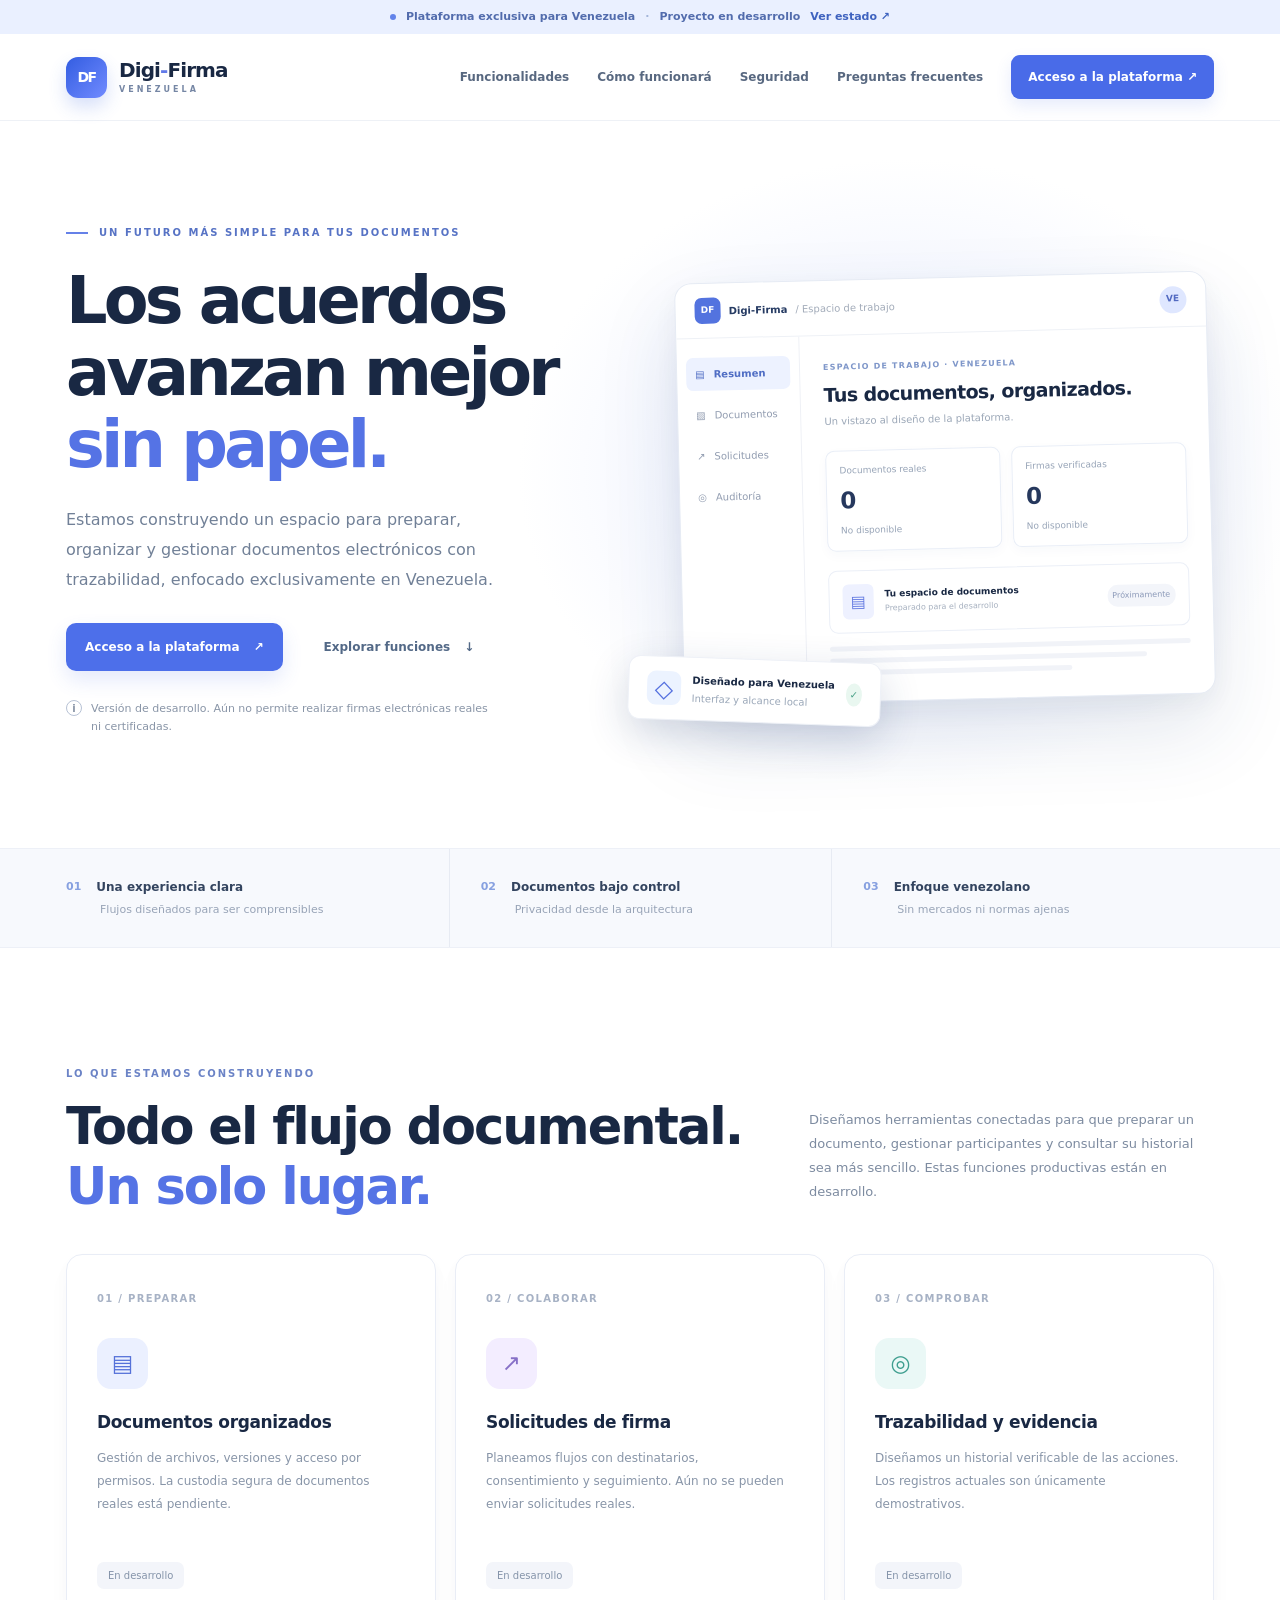
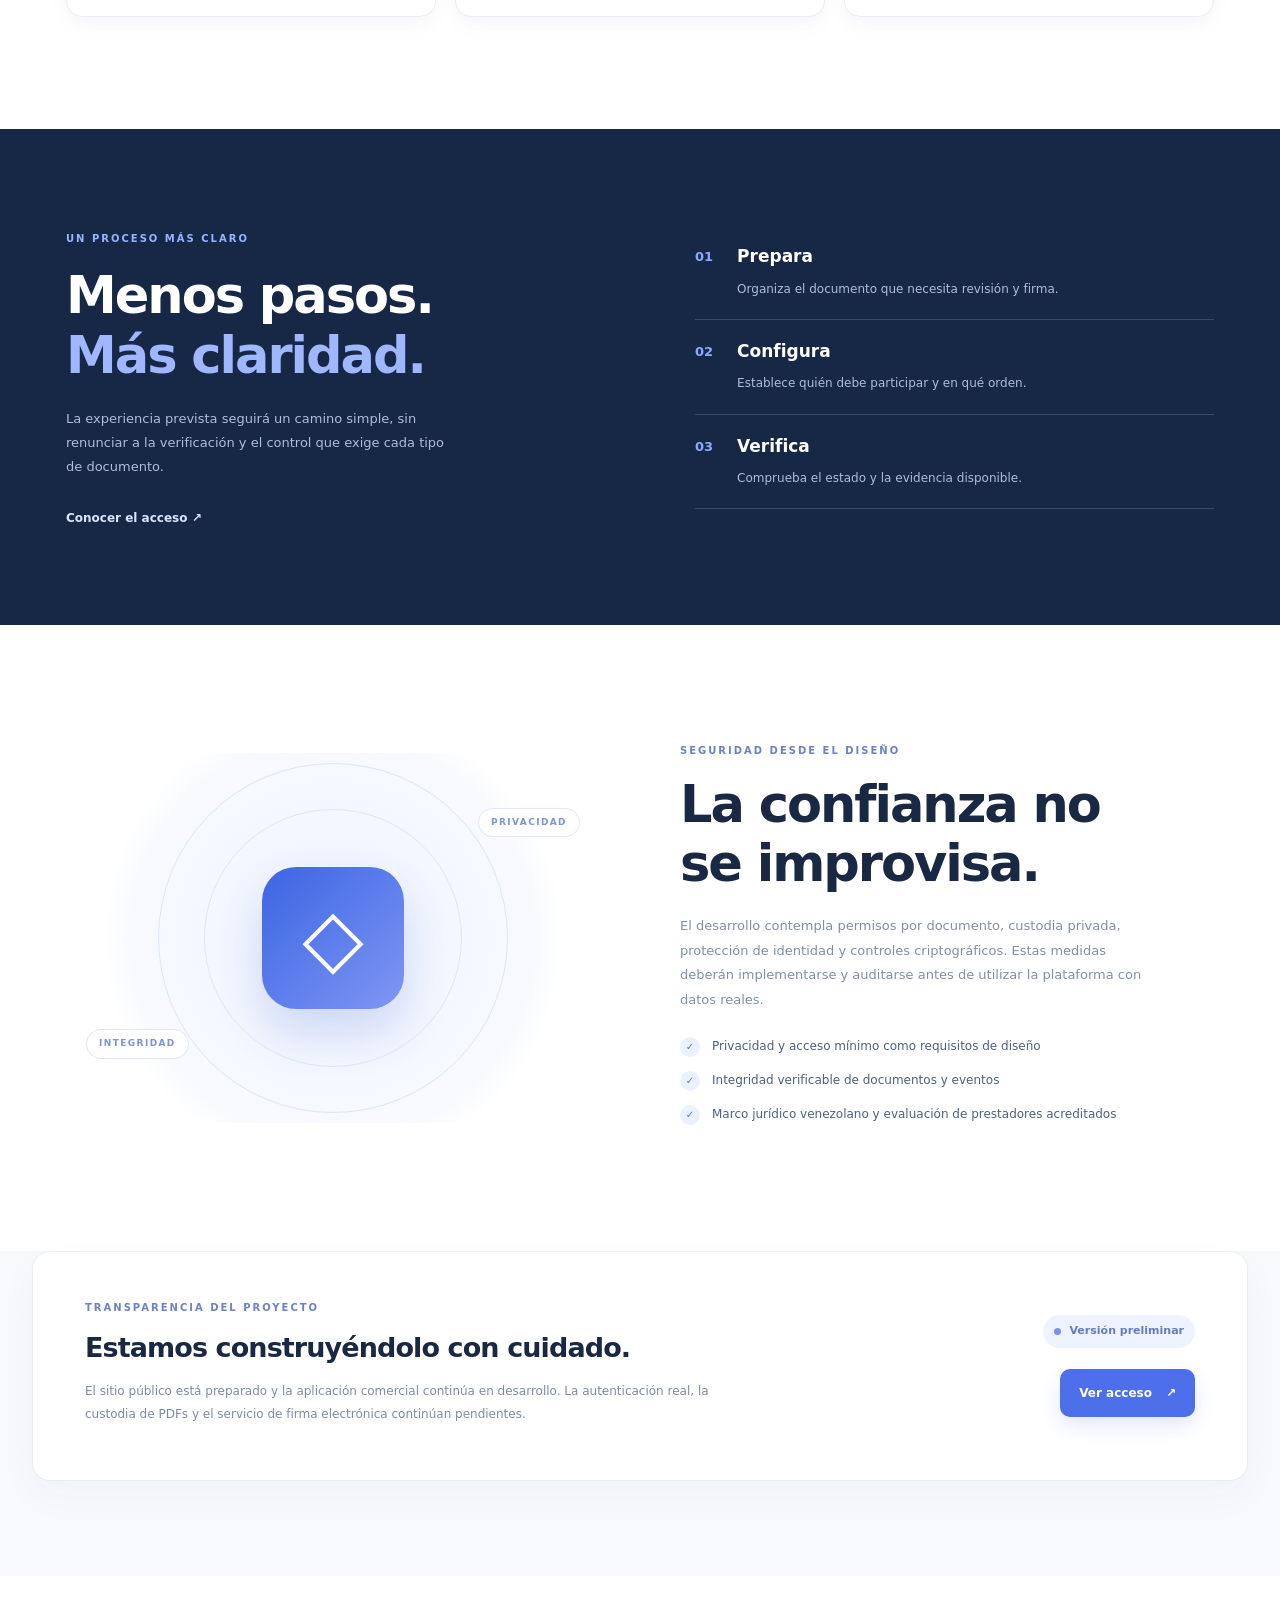
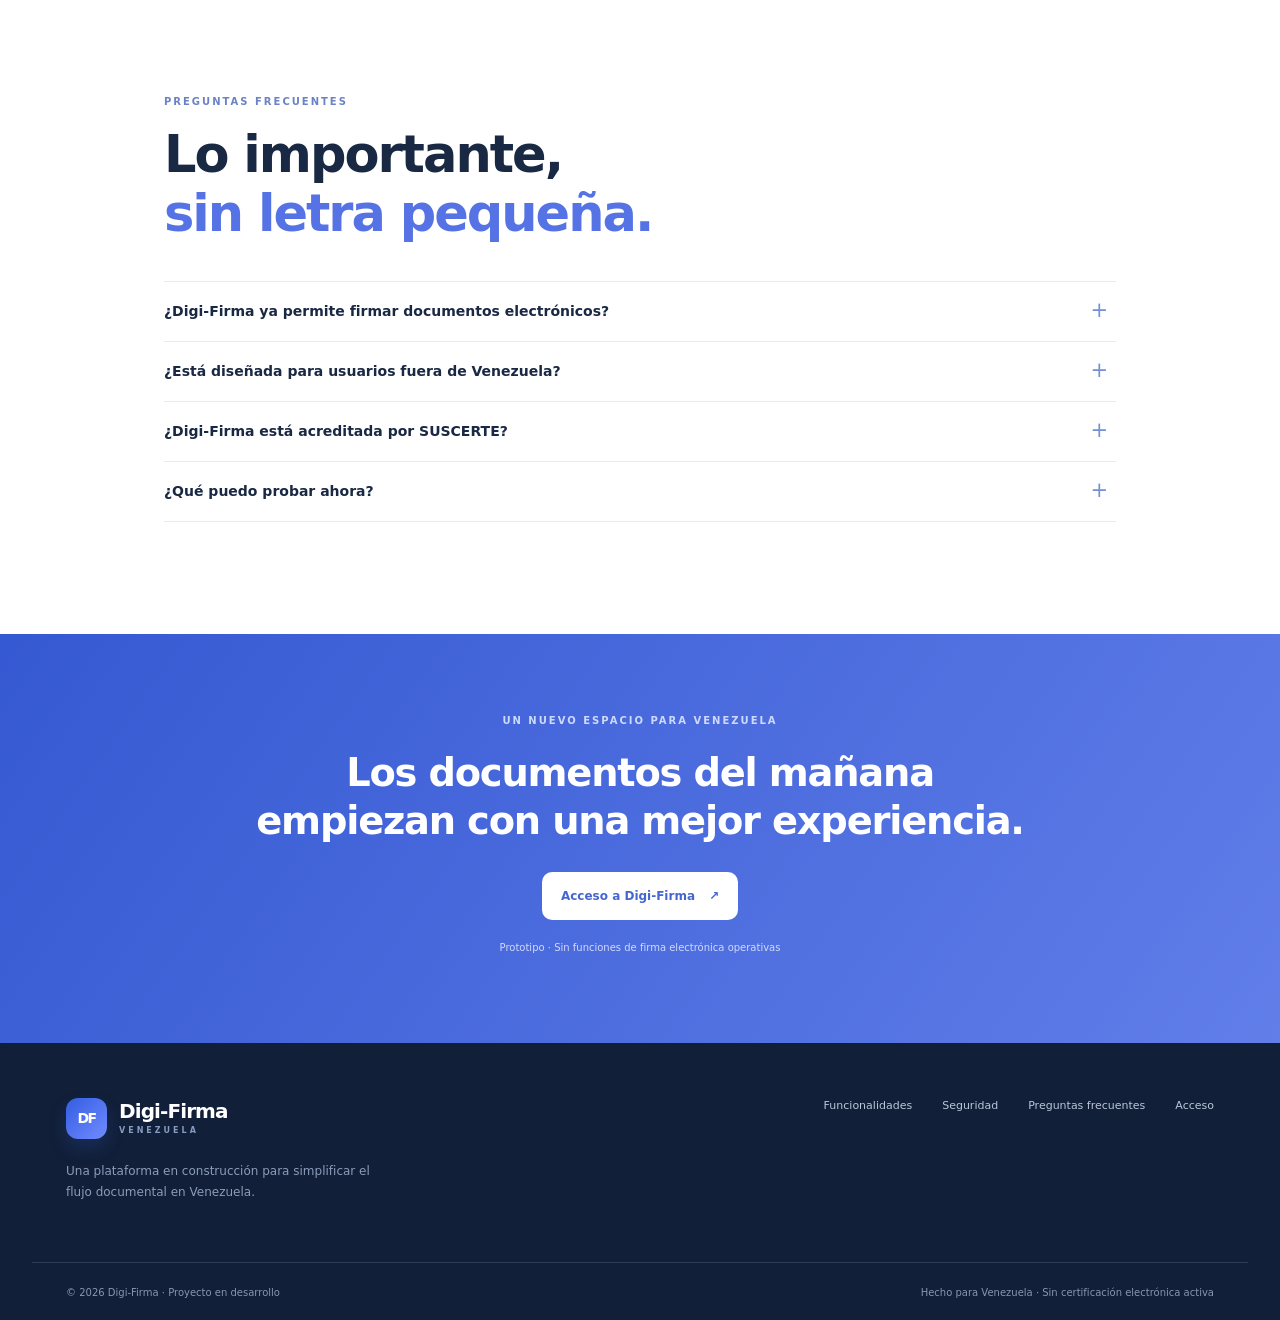
==== index.html @ 8fe1af33 "Publish static Digi-Firma informational website" ====
<!doctype html>
<html lang="es-VE">
<head>
  <meta charset="utf-8">
  <meta name="viewport" content="width=device-width, initial-scale=1">
  <meta name="theme-color" content="#f7f9fc">
  <meta name="description" content="Digi-Firma Venezuela: plataforma de gestión documental y firma electrónica en desarrollo para el mercado venezolano. Conoce el proyecto y explora la demostración local.">
  <meta name="robots" content="index,follow">
  <meta http-equiv="Content-Security-Policy" content="default-src 'self'; script-src 'self'; style-src 'self'; img-src 'self' data:; object-src 'none'; base-uri 'none'; form-action 'none'">
  <title>Digi-Firma Venezuela · Documentos con claridad, seguridad y control</title>
  <link rel="stylesheet" href="./assets/site.css">
  <script type="module" src="./assets/site.js"></script>
</head>
<body>
<a href="#principal" class="skip-link">Saltar al contenido</a>
<div class="announcement" role="note"><span class="announcement-dot"></span> Plataforma exclusiva para Venezuela <span class="announcement-divider">·</span> Proyecto en desarrollo <a href="#estado">Ver estado <span aria-hidden="true">↗</span></a></div>
<header class="header">
  <div class="wrap nav">
    <a href="./" class="brand" aria-label="Digi-Firma Venezuela, inicio"><span class="brand-symbol" aria-hidden="true"><span>DF</span></span><span>Digi<span class="brand-hyphen">-</span>Firma<small>VENEZUELA</small></span></a>
    <button class="nav-toggle" id="nav-toggle" type="button" aria-expanded="false" aria-controls="site-nav" aria-label="Abrir menú"><span></span><span></span><span></span></button>
    <nav id="site-nav" class="nav-links" aria-label="Navegación principal">
      <a href="#funciones">Funcionalidades</a>
      <a href="#proceso">Cómo funcionará</a>
      <a href="#seguridad">Seguridad</a>
      <a href="#preguntas">Preguntas frecuentes</a>
      <a href="./app/" class="nav-cta">Acceso a la plataforma <span aria-hidden="true">↗</span></a>
    </nav>
  </div>
</header>
<main id="principal">
  <section class="hero wrap" aria-labelledby="hero-title">
    <div class="hero-copy">
      <span class="eyebrow"><span class="eyebrow-line"></span> UN FUTURO MÁS SIMPLE PARA TUS DOCUMENTOS</span>
      <h1 id="hero-title">Los acuerdos<br> avanzan mejor <em>sin papel.</em></h1>
      <p>Estamos construyendo un espacio para preparar, organizar y gestionar documentos electrónicos con trazabilidad, enfocado exclusivamente en Venezuela.</p>
      <div class="hero-actions"><a class="button button-primary" href="./app/">Acceso a la plataforma <span aria-hidden="true">↗</span></a><a class="button button-plain" href="#funciones">Explorar funciones <span aria-hidden="true">↓</span></a></div>
      <div class="hero-note"><span class="hero-note-icon" aria-hidden="true">i</span><span>Versión de desarrollo. Aún no permite realizar firmas electrónicas reales ni certificadas.</span></div>
    </div>
    <div class="hero-visual" aria-label="Vista ilustrativa de la interfaz de gestión documental. No representa datos ni documentos reales.">
      <div class="hero-glow"></div>
      <div class="preview-window">
        <div class="preview-head"><div class="preview-brand"><span class="preview-logo">DF</span><b>Digi-Firma</b><span> / Espacio de trabajo</span></div><div class="preview-profile">VE</div></div>
        <div class="preview-body"><div class="preview-aside"><span class="preview-nav active">▤ <span>Resumen</span></span><span class="preview-nav">▧ <span>Documentos</span></span><span class="preview-nav">↗ <span>Solicitudes</span></span><span class="preview-nav">◎ <span>Auditoría</span></span><div class="preview-aside-foot">Solo demostración</div></div>
          <div class="preview-content"><div class="preview-label">ESPACIO DE TRABAJO · VENEZUELA</div><div class="preview-heading">Tus documentos, organizados.</div><div class="preview-subtitle">Un vistazo al diseño de la plataforma.</div>
            <div class="preview-stats"><div><span>Documentos reales</span><strong>0</strong><small>No disponible</small></div><div><span>Firmas verificadas</span><strong>0</strong><small>No disponible</small></div></div>
            <div class="preview-document"><span class="preview-file">▤</span><div><b>Tu espacio de documentos</b><small>Preparado para el desarrollo</small></div><span class="preview-pill">Próximamente</span></div>
            <div class="preview-lines"><span></span><span></span><span></span></div>
          </div>
        </div>
      </div>
      <div class="float-card"><span class="float-icon">◇</span><div><b>Diseñado para Venezuela</b><small>Interfaz y alcance local</small></div><span class="float-tick">✓</span></div>
    </div>
  </section>

  <section class="benefit-bar"><div class="wrap benefit-grid"><div><span>01</span><strong>Una experiencia clara</strong><small>Flujos diseñados para ser comprensibles</small></div><div><span>02</span><strong>Documentos bajo control</strong><small>Privacidad desde la arquitectura</small></div><div><span>03</span><strong>Enfoque venezolano</strong><small>Sin mercados ni normas ajenas</small></div></div></section>

  <section id="funciones" class="section wrap" aria-labelledby="features-title">
    <div class="section-top"><div><span class="section-kicker">LO QUE ESTAMOS CONSTRUYENDO</span><h2 id="features-title">Todo el flujo documental.<br><em>Un solo lugar.</em></h2></div><p>Diseñamos herramientas conectadas para que preparar un documento, gestionar participantes y consultar su historial sea más sencillo. Estas funciones productivas están en desarrollo.</p></div>
    <div class="feature-cards">
      <article class="feature-card"><span class="feature-number">01 / PREPARAR</span><div class="feature-glyph blue">▤</div><h3>Documentos organizados</h3><p>Gestión de archivos, versiones y acceso por permisos. La custodia segura de documentos reales está pendiente.</p><span class="feature-status">En desarrollo</span></article>
      <article class="feature-card"><span class="feature-number">02 / COLABORAR</span><div class="feature-glyph purple">↗</div><h3>Solicitudes de firma</h3><p>Planeamos flujos con destinatarios, consentimiento y seguimiento. Aún no se pueden enviar solicitudes reales.</p><span class="feature-status">En desarrollo</span></article>
      <article class="feature-card"><span class="feature-number">03 / COMPROBAR</span><div class="feature-glyph mint">◎</div><h3>Trazabilidad y evidencia</h3><p>Diseñamos un historial verificable de las acciones. Los registros actuales son únicamente demostrativos.</p><span class="feature-status">En desarrollo</span></article>
    </div>
  </section>

  <section id="proceso" class="process-section"><div class="wrap process-grid"><div><span class="section-kicker light">UN PROCESO MÁS CLARO</span><h2>Menos pasos.<br><em>Más claridad.</em></h2><p>La experiencia prevista seguirá un camino simple, sin renunciar a la verificación y el control que exige cada tipo de documento.</p><a href="./app/" class="link-light">Conocer el acceso <span aria-hidden="true">↗</span></a></div><ol class="process-list"><li><span>01</span><div><h3>Prepara</h3><p>Organiza el documento que necesita revisión y firma.</p></div></li><li><span>02</span><div><h3>Configura</h3><p>Establece quién debe participar y en qué orden.</p></div></li><li><span>03</span><div><h3>Verifica</h3><p>Comprueba el estado y la evidencia disponible.</p></div></li></ol></div></section>

  <section id="seguridad" class="section wrap security-grid">
    <div class="security-art" aria-hidden="true"><div class="shield-orbit outer"></div><div class="shield-orbit middle"></div><div class="shield-inner">◇</div><span class="shield-label upper">PRIVACIDAD</span><span class="shield-label lower">INTEGRIDAD</span></div>
    <div class="security-copy"><span class="section-kicker">SEGURIDAD DESDE EL DISEÑO</span><h2>La confianza no<br>se improvisa.</h2><p>El desarrollo contempla permisos por documento, custodia privada, protección de identidad y controles criptográficos. Estas medidas deberán implementarse y auditarse antes de utilizar la plataforma con datos reales.</p><ul><li>Privacidad y acceso mínimo como requisitos de diseño</li><li>Integridad verificable de documentos y eventos</li><li>Marco jurídico venezolano y evaluación de prestadores acreditados</li></ul></div>
  </section>

  <section id="estado" class="status-section"><div class="wrap status-card"><div><span class="section-kicker">TRANSPARENCIA DEL PROYECTO</span><h2>Estamos construyéndolo con cuidado.</h2><p>El sitio público está preparado y la aplicación comercial continúa en desarrollo. La autenticación real, la custodia de PDFs y el servicio de firma electrónica continúan pendientes.</p></div><div class="status-side"><span class="status-pill"><i></i> Versión preliminar</span><a class="button button-primary" href="./app/">Ver acceso <span aria-hidden="true">↗</span></a></div></div></section>

  <section id="preguntas" class="section wrap faq" aria-labelledby="faq-title"><div class="section-top"><div><span class="section-kicker">PREGUNTAS FRECUENTES</span><h2 id="faq-title">Lo importante,<br><em>sin letra pequeña.</em></h2></div></div><div class="faq-list">
    <details><summary>¿Digi-Firma ya permite firmar documentos electrónicos?</summary><p>No. En esta etapa solo existe una interfaz en desarrollo y herramientas de prueba. No se genera una firma electrónica real ni certificada.</p></details>
    <details><summary>¿Está diseñada para usuarios fuera de Venezuela?</summary><p>No. El mercado del producto es exclusivamente Venezuela. La elegibilidad de firmantes y operaciones debe determinarse jurídicamente por caso, no por la dirección IP.</p></details>
    <details><summary>¿Digi-Firma está acreditada por SUSCERTE?</summary><p>No se ha obtenido ni afirmado una acreditación. Si se ofrece certificación electrónica en el futuro, deberá evaluarse la integración con un prestador acreditado y el marco jurídico aplicable.</p></details>
    <details><summary>¿Qué puedo probar ahora?</summary><p>Puedes explorar el espacio de trabajo, crear borradores ficticios en un servidor local y calcular huellas SHA-256 de PDFs directamente en el navegador, sin transmitirlos.</p></details>
  </div></section>

  <section class="closing-section"><div class="wrap closing"><span>UN NUEVO ESPACIO PARA VENEZUELA</span><h2>Los documentos del mañana<br>empiezan con una mejor experiencia.</h2><a href="./app/" class="button button-white">Acceso a Digi-Firma <span aria-hidden="true">↗</span></a><p>Prototipo · Sin funciones de firma electrónica operativas</p></div></section>
</main>
<footer class="footer"><div class="wrap footer-main"><div><a class="brand" href="./"><span class="brand-symbol" aria-hidden="true"><span>DF</span></span><span>Digi-Firma<small>VENEZUELA</small></span></a><p>Una plataforma en construcción para simplificar el flujo documental en Venezuela.</p></div><nav aria-label="Enlaces del pie"><a href="#funciones">Funcionalidades</a><a href="#seguridad">Seguridad</a><a href="#preguntas">Preguntas frecuentes</a><a href="./app/">Acceso</a></nav></div><div class="wrap footer-bottom"><span>© <span id="copyright-year">2026</span> Digi-Firma · Proyecto en desarrollo</span><span>Hecho para Venezuela · Sin certificación electrónica activa</span></div></footer>
</body>
</html>
---- assets/site.css ----
:root{--ink:#192843;--muted:#66768d;--brand:#4869e8;--light:#f7f9fc;--line:#e8edf6;--navy:#111f3a;font:16px/1.5 system-ui,-apple-system,"Segoe UI",Roboto,sans-serif;color:var(--ink);background:#fff;font-synthesis:none;-webkit-font-smoothing:antialiased;scroll-behavior:smooth}*{box-sizing:border-box}body{margin:0;overflow-x:hidden}a{color:inherit;text-decoration:none}button{font:inherit}button:focus-visible,a:focus-visible,summary:focus-visible{outline:3px solid #7496ff;outline-offset:4px}.wrap{max-width:1216px;margin-inline:auto;padding-inline:34px}.skip-link{position:absolute;top:-60px;left:12px;background:#fff;color:#15254a;padding:12px;z-index:99}.skip-link:focus{top:8px}.announcement{min-height:34px;background:#eaf0ff;text-align:center;display:flex;gap:10px;align-items:center;justify-content:center;color:#526cad;font-size:11px;font-weight:600;padding:8px 16px}.announcement-dot{background:#6283ea;width:6px;height:6px;border-radius:50%}.announcement-divider{color:#a4b5d9}.announcement a{color:#3e62bf;font-weight:750}.header{height:87px;background:#fff;border-bottom:1px solid #eef1f6;position:relative;z-index:12}.nav{height:100%;display:flex;align-items:center;justify-content:space-between;gap:22px}.brand{display:flex;align-items:center;gap:12px;font-size:20px;font-weight:800;letter-spacing:-.9px;line-height:1.05;white-space:nowrap}.brand>span:last-child{display:block}.brand small{display:block;margin-top:5px;font-size:8px;letter-spacing:3px;font-weight:850;color:#7586a4}.brand-symbol{width:41px;height:41px;border-radius:12px;background:linear-gradient(135deg,#335de1,#718bff);display:grid;place-items:center;color:#fff;box-shadow:0 9px 18px #3862df33}.brand-symbol span{font-weight:850;font-size:14px;letter-spacing:-1.7px}.brand-hyphen{color:#637be9}.nav-links{display:flex;align-items:center;gap:28px;color:#586880;font-size:12px;font-weight:650}.nav-links>a:not(.nav-cta):hover{color:#4769e3}.nav-cta{color:#fff;background:#496be8;border-radius:9px;padding:13px 17px;box-shadow:0 7px 16px #4265e620;transition:transform .2s,box-shadow .2s}.nav-cta:hover,.button-primary:hover{transform:translateY(-2px);box-shadow:0 12px 25px #4265e632}.nav-toggle{display:none;border:0;background:transparent;padding:12px}.nav-toggle span{display:block;width:23px;height:2px;background:#273953;margin:4px 0}.hero{display:grid;grid-template-columns:1.02fr 1fr;align-items:center;gap:52px;padding-top:104px;padding-bottom:112px;min-height:655px}.eyebrow{font-size:10px;font-weight:800;letter-spacing:2px;color:#5773c5;display:flex;gap:11px;align-items:center}.eyebrow-line{width:22px;height:2px;background:#6581e8}.hero h1{font-size:clamp(44px,5.1vw,75px);line-height:1.105;letter-spacing:-3.8px;font-weight:780;margin:24px 0 25px;max-width:700px}.hero h1 em,.section h2 em,.process-section h2 em,.faq h2 em{font-style:normal;color:#5573e5}.hero-copy>p{font-size:16px;max-width:475px;line-height:1.86;color:#718097;margin:0 0 28px}.hero-actions{display:flex;align-items:center;gap:22px;flex-wrap:wrap}.button{display:inline-flex;align-items:center;justify-content:center;gap:14px;font-size:12px;font-weight:750;border-radius:10px;padding:15px 19px;transition:transform .2s,box-shadow .2s}.button-primary{background:#4d6fea;color:#fff;box-shadow:0 9px 20px #4265e624}.button-plain{color:#536987}.button-plain:hover{color:#3c61d6}.hero-note{margin-top:29px;display:flex;align-items:flex-start;gap:9px;color:#8995a7;font-size:11px;line-height:1.65;max-width:430px}.hero-note-icon{width:16px;height:16px;border:1px solid #b7c2d5;border-radius:50%;display:grid;place-items:center;font-size:10px;font-weight:800;flex:none}.hero-visual{position:relative;padding:43px 3px 26px 8px;min-width:0}.hero-glow{position:absolute;inset:-17% -17% -14% -30%;background:radial-gradient(ellipse,#e5ecff 0%,#f3f6ff 35%,transparent 69%);z-index:-1}.preview-window{border:1px solid #e6ebf4;border-radius:17px;overflow:hidden;background:#fff;box-shadow:0 35px 80px #213c7b20,0 10px 26px #17254f0b;transform:rotate(-1.4deg)}.preview-head{height:55px;display:flex;align-items:center;justify-content:space-between;padding:0 19px;border-bottom:1px solid #eef1f6}.preview-brand{font-size:10px;display:flex;align-items:center;gap:8px;color:#263b63}.preview-brand>span:last-child{color:#a2abb9;font-weight:500}.preview-logo{display:grid;place-items:center;background:#5373df;color:#fff;border-radius:7px;width:26px;height:26px;font-weight:800;font-size:9px}.preview-profile{width:27px;height:27px;border-radius:50%;background:#dfe7ff;color:#526ac1;display:grid;place-items:center;font-size:9px;font-weight:800}.preview-body{display:grid;grid-template-columns:123px 1fr;min-height:315px}.preview-aside{border-right:1px solid #eff1f6;padding:19px 9px;display:flex;flex-direction:column;gap:8px}.preview-nav{display:flex;gap:9px;align-items:center;padding:9px;border-radius:7px;color:#919cb0;font-size:10px}.preview-nav.active{background:#edf2ff;color:#4f6dc4;font-weight:700}.preview-aside-foot{margin-top:auto;color:#b2bac6;font-size:8px;padding:8px}.preview-content{padding:26px 23px}.preview-label{font-size:8px;letter-spacing:1.2px;color:#7e96c9;font-weight:800}.preview-heading{font-size:19px;font-weight:800;letter-spacing:-.6px;margin:7px 0 4px}.preview-subtitle{font-size:10px;color:#9ba7b7}.preview-stats{display:grid;grid-template-columns:1fr 1fr;gap:11px;margin:22px 0 19px}.preview-stats>div{border:1px solid #e9eef7;border-radius:9px;padding:13px;box-shadow:0 4px 12px #2a478408}.preview-stats span,.preview-stats small{display:block;color:#97a4b7;font-size:9px}.preview-stats strong{display:block;font-size:23px;margin:6px 0;color:#26385d}.preview-document{display:flex;align-items:center;gap:11px;border:1px solid #ebeff7;border-radius:9px;padding:13px}.preview-file{display:grid;place-items:center;width:31px;height:35px;background:#eef1ff;border-radius:6px;color:#647be2}.preview-document b,.preview-document small{display:block;font-size:9px}.preview-document small{font-size:8px;color:#a6b0bf;margin-top:2px}.preview-pill{margin-left:auto;color:#8b99b8;background:#f3f5fa;border-radius:10px;padding:5px;font-size:8px;white-space:nowrap}.preview-lines{margin-top:13px;display:grid;gap:7px}.preview-lines span{height:5px;background:#f1f3f8;border-radius:9px;width:100%}.preview-lines span:nth-child(2){width:88%}.preview-lines span:nth-child(3){width:67%}.float-card{position:absolute;left:-43px;bottom:3px;display:flex;align-items:center;gap:11px;background:#fff;padding:14px 18px;border-radius:12px;box-shadow:0 14px 40px #223b7130;border:1px solid #eef1f7;transform:rotate(2deg)}.float-icon{width:34px;height:34px;border-radius:9px;background:#ecf3ff;color:#5470df;display:grid;place-items:center;font-size:24px}.float-card b,.float-card small{display:block;font-size:10px}.float-card small{color:#9aa7b8;margin-top:3px}.float-tick{color:#479f85;background:#e9f7f0;border-radius:50%;font-size:10px;padding:4px}.benefit-bar{background:#f7f9fd;border-block:1px solid #edf0f7}.benefit-grid{display:grid;grid-template-columns:repeat(3,1fr)}.benefit-grid>div{padding:29px 18px 29px 0;display:flex;gap:6px 15px;align-items:center;flex-wrap:wrap}.benefit-grid>div+div{border-left:1px solid #e7ebf3;padding-left:31px}.benefit-grid span{font-size:11px;font-weight:800;color:#86a0e0}.benefit-grid strong{font-size:12px;color:#33445f}.benefit-grid small{width:100%;margin-left:34px;font-size:11px;color:#98a4b7}.section{padding-block:112px}.section-top{display:flex;align-items:end;justify-content:space-between;gap:55px;margin-bottom:37px}.section-kicker{font-size:10px;letter-spacing:2px;font-weight:800;color:#6b83c6}.section h2,.process-section h2{font-size:clamp(34px,4vw,51px);letter-spacing:-2px;line-height:1.17;margin:13px 0 0}.section-top>p{max-width:405px;color:#7d8ba0;font-size:13px;line-height:1.85}.feature-cards{display:grid;grid-template-columns:repeat(3,1fr);gap:19px}.feature-card{border-radius:16px;border:1px solid #e9edf6;padding:30px;box-shadow:0 6px 15px #243c7306,0 12px 30px #243c7305;transition:transform .2s,box-shadow .2s}.feature-card:hover{transform:translateY(-4px);box-shadow:0 16px 40px #203b7412}.feature-number{font-size:10px;font-weight:800;letter-spacing:1.3px;color:#a7b2c5}.feature-glyph{margin:29px 0 21px;width:51px;height:51px;border-radius:14px;display:grid;place-items:center;font-size:23px}.feature-glyph.blue{color:#5571d9;background:#ebf0ff}.feature-glyph.purple{color:#8670c7;background:#f3edff}.feature-glyph.mint{color:#3e9e8f;background:#eaf8f6}.feature-card h3{font-size:17px;margin:0 0 12px;letter-spacing:-.35px}.feature-card p{font-size:12px;line-height:1.9;color:#8895a8;min-height:91px;margin:0 0 24px}.feature-status{font-size:10px;background:#f3f5fa;border-radius:7px;padding:8px 11px;color:#8493a9}.process-section{background:#172847;color:#fff;padding:96px 0}.process-grid{display:grid;grid-template-columns:1fr 1fr;gap:110px}.section-kicker.light{color:#97b4ff}.process-section h2{margin:17px 0 21px}.process-section h2 em{color:#a0b6ff}.process-section p{color:#aebed5;line-height:1.85;font-size:13px;max-width:390px}.link-light{display:inline-block;margin-top:17px;color:#dae5ff;font-weight:700;font-size:12px}.process-list{list-style:none;padding:0;margin:0}.process-list li{display:flex;gap:24px;padding:19px 0;border-bottom:1px solid #374764}.process-list li>span{font-size:13px;font-weight:800;color:#8ca8fb;margin-top:3px}.process-list h3{font-size:17px;margin:0 0 8px}.process-list p{font-size:12px;margin:0}.security-grid{display:grid;grid-template-columns:1fr 1fr;align-items:center;gap:80px}.security-art{height:370px;position:relative;display:grid;place-items:center;overflow:hidden;background:radial-gradient(circle,#ecf2ff 0%,#f8faff 62%,transparent 71%)}.shield-orbit{position:absolute;border-radius:50%;border:1px solid #dce6ff}.shield-orbit.outer{width:350px;height:350px}.shield-orbit.middle{width:258px;height:258px}.shield-inner{width:142px;height:142px;border-radius:34px;display:grid;place-items:center;background:linear-gradient(135deg,#3b65e3,#8096f4);box-shadow:0 24px 45px #3a60ce30;color:#fff;font-size:80px}.shield-label{position:absolute;letter-spacing:1.4px;font-size:9px;font-weight:800;color:#7b96d5;border-radius:20px;border:1px solid #e0e7f9;padding:7px 12px;background:#fff}.shield-label.upper{right:20px;top:55px}.shield-label.lower{left:20px;bottom:64px}.security-copy h2{margin:14px 0 20px}.security-copy>p{color:#8190a4;font-size:13px;line-height:1.9;max-width:470px}.security-copy ul{padding:0;list-style:none;margin:24px 0 0}.security-copy li{font-size:12px;color:#4d617f;margin:14px 0;display:flex;gap:12px;align-items:flex-start}.security-copy li:before{content:"✓";background:#eaf1ff;border-radius:50%;color:#5571d9;width:20px;height:20px;flex:none;display:grid;place-items:center;font-size:10px;font-weight:900}.status-section{background:#f7f9fd;padding:0 0 95px}.status-card{background:#fff;border:1px solid #e8edf6;border-radius:18px;box-shadow:0 15px 40px #233d7309;padding:42px 52px;display:grid;grid-template-columns:1fr auto;gap:30px;align-items:center}.status-card h2{font-size:27px;letter-spacing:-.9px;margin:10px 0}.status-card p{max-width:650px;font-size:12px;line-height:1.9;color:#7e8ca1}.status-side{display:flex;flex-direction:column;gap:21px;align-items:flex-end}.status-pill{font-size:11px;font-weight:700;color:#627cc1;background:#eff3ff;border-radius:20px;padding:8px 11px;display:inline-flex;align-items:center;gap:8px}.status-pill i{width:7px;height:7px;background:#7594eb;border-radius:50%}.faq{max-width:1020px}.faq-list{border-top:1px solid #e6ebf4}.faq-list details{border-bottom:1px solid #e6ebf4;padding:19px 0}.faq-list summary{font-size:14px;font-weight:700;cursor:pointer;list-style:none;position:relative;padding-right:35px}.faq-list summary::-webkit-details-marker{display:none}.faq-list summary:after{content:"+";position:absolute;right:8px;font-size:21px;color:#7690d5;top:-6px;font-weight:400}.faq-list details[open] summary:after{content:"−"}.faq-list p{font-size:12px;color:#8290a4;line-height:1.9;max-width:780px}.closing-section{background:linear-gradient(125deg,#3559d2,#617ee9);color:#fff;padding:73px 0 78px;text-align:center}.closing>span{font-size:10px;font-weight:800;letter-spacing:2px;color:#ced9ff}.closing h2{font-size:clamp(26px,3vw,40px);letter-spacing:-1.2px;line-height:1.25;margin:18px 0 27px}.button-white{background:#fff;color:#4566d2}.closing p{font-size:10px;color:#d1dafe;margin-top:20px}.footer{background:#111f38;color:#e7edff;padding:55px 0 20px}.footer .brand{color:#fff}.footer .brand small{color:#869bc2}.footer-main{display:flex;justify-content:space-between;align-items:start;gap:50px}.footer-main>div>p{max-width:320px;color:#8c9db9;font-size:12px;line-height:1.7;margin:22px 0}.footer-main nav{display:flex;gap:30px;font-size:11px;color:#bbc6da;flex-wrap:wrap}.footer-main nav a:hover{color:#fff}.footer-bottom{border-top:1px solid #293b57;margin-top:38px;padding-top:22px;display:flex;justify-content:space-between;gap:12px;color:#8797b2;font-size:10px}
@media(max-width:1060px){.nav-links{gap:14px}.hero{gap:25px}.hero h1{font-size:54px}.float-card{left:-12px}.preview-body{grid-template-columns:88px 1fr}.preview-aside-foot{font-size:7px}.preview-nav{gap:5px}.preview-content{padding:21px 12px}.process-grid{gap:45px}}
@media(max-width:780px){.wrap{padding-inline:24px}.header{height:70px}.nav-toggle{display:block}.nav-links{display:none;position:absolute;top:70px;left:0;right:0;background:#fff;box-shadow:0 15px 30px #172f5f17;border-top:1px solid #e9eef5;padding:18px 24px 24px;flex-direction:column;align-items:stretch;gap:8px}.nav-links.open{display:flex}.nav-links a{padding:11px 8px}.nav-links .nav-cta{text-align:center}.hero{grid-template-columns:1fr;gap:10px;padding-top:65px;padding-bottom:75px}.hero h1{font-size:clamp(43px,8vw,62px)}.hero-visual{max-width:600px;width:95%;margin:auto}.float-card{left:0}.benefit-grid{grid-template-columns:1fr}.benefit-grid>div,.benefit-grid>div+div{padding:19px 0;border:0;border-bottom:1px solid #e8edf5}.benefit-grid small{margin-left:29px}.section{padding-block:75px}.section-top{flex-direction:column;align-items:flex-start;gap:8px}.feature-cards{grid-template-columns:1fr}.feature-card p{min-height:0}.process-grid,.security-grid{grid-template-columns:1fr;gap:30px}.process-section{padding:75px 0}.security-art{height:310px;grid-row:2}.status-card{grid-template-columns:1fr;padding:30px}.status-side{align-items:flex-start}.footer-main,.footer-bottom{flex-direction:column;gap:25px}.footer-main nav{gap:15px 25px}}
@media(max-width:410px){.wrap{padding-inline:18px}.announcement{font-size:9px;gap:5px}.hero h1{letter-spacing:-2.5px}.preview-body{grid-template-columns:71px 1fr}.preview-aside{padding:13px 4px}.preview-nav{font-size:10px}.preview-nav span{display:none}.preview-content{padding:18px 9px}.preview-stats{gap:7px}.preview-stats>div{padding:10px 7px}.preview-document{padding:7px}.preview-pill{display:none}.float-card{padding:8px}.float-card b{font-size:9px}.section h2,.process-section h2{letter-spacing:-1.3px}.security-art{height:270px}}
@media(prefers-reduced-motion:reduce){:root{scroll-behavior:auto}.feature-card,.nav-cta,.button{transition:none}}
/* Pantalla de acceso no operativo: parte del paquete público, no de la demo. */
.public-access{min-height:calc(100svh - 220px);display:flex;flex-direction:column;align-items:flex-start;justify-content:center;padding-top:70px;padding-bottom:95px}
.public-access h1{font-size:clamp(34px,5vw,57px);max-width:780px;line-height:1.12;letter-spacing:-2px;margin:18px 0 20px}
.public-access>p{max-width:720px;color:#6b7e9a;line-height:1.85;font-size:15px}
.public-access .status-pill{margin:16px 0}
.public-access>.button{margin-top:15px}
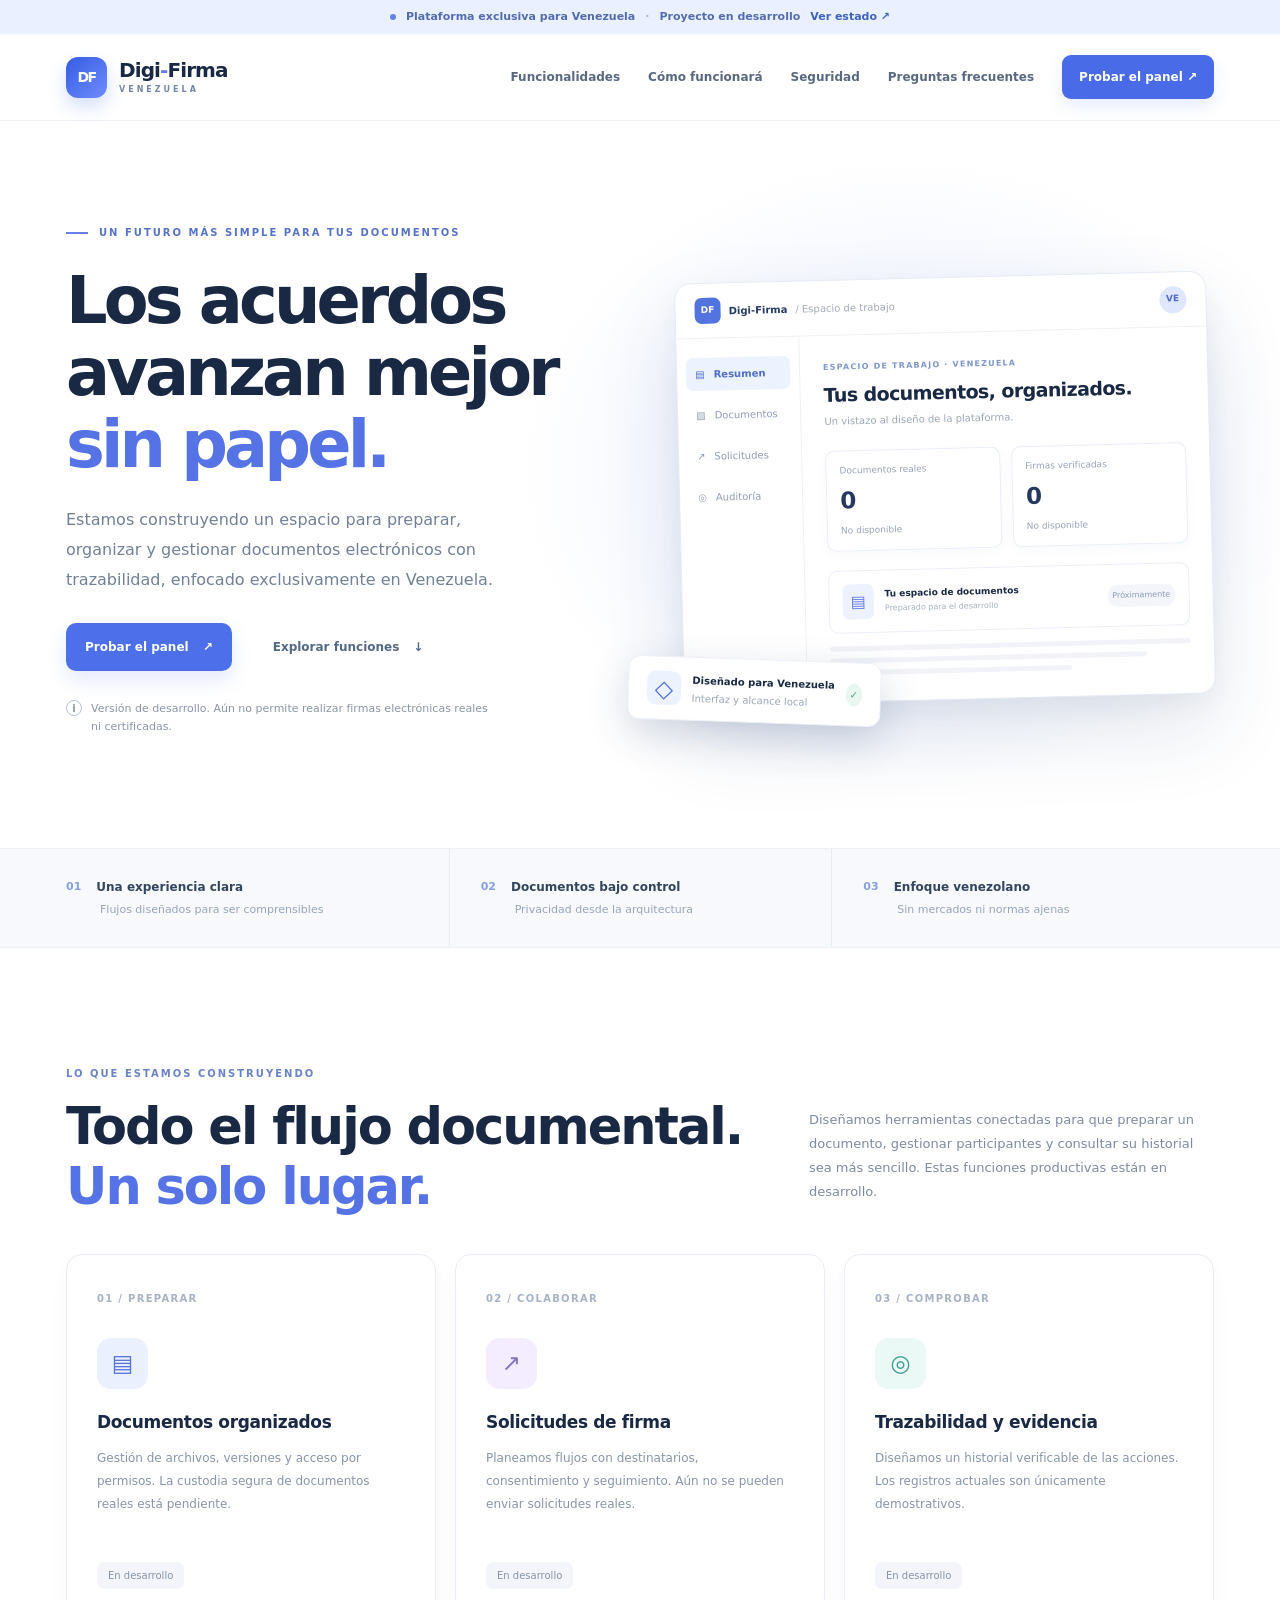
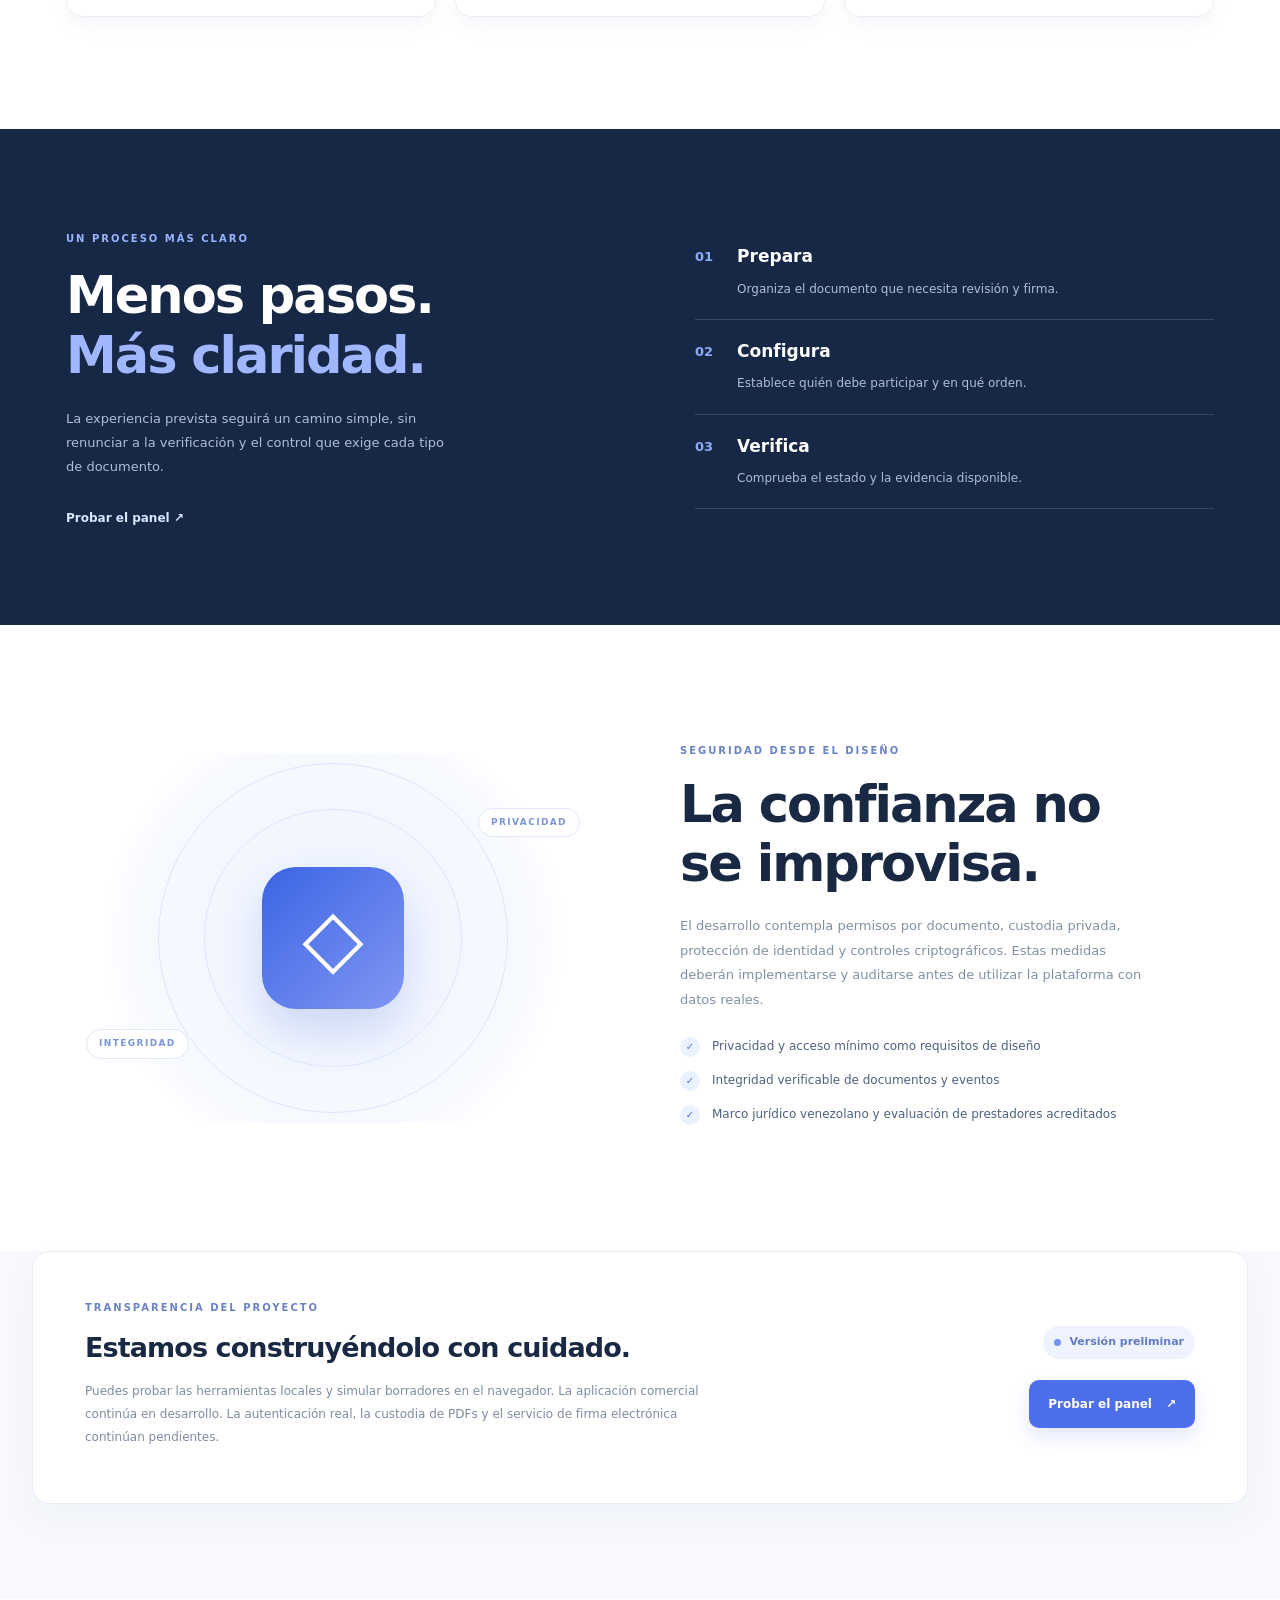
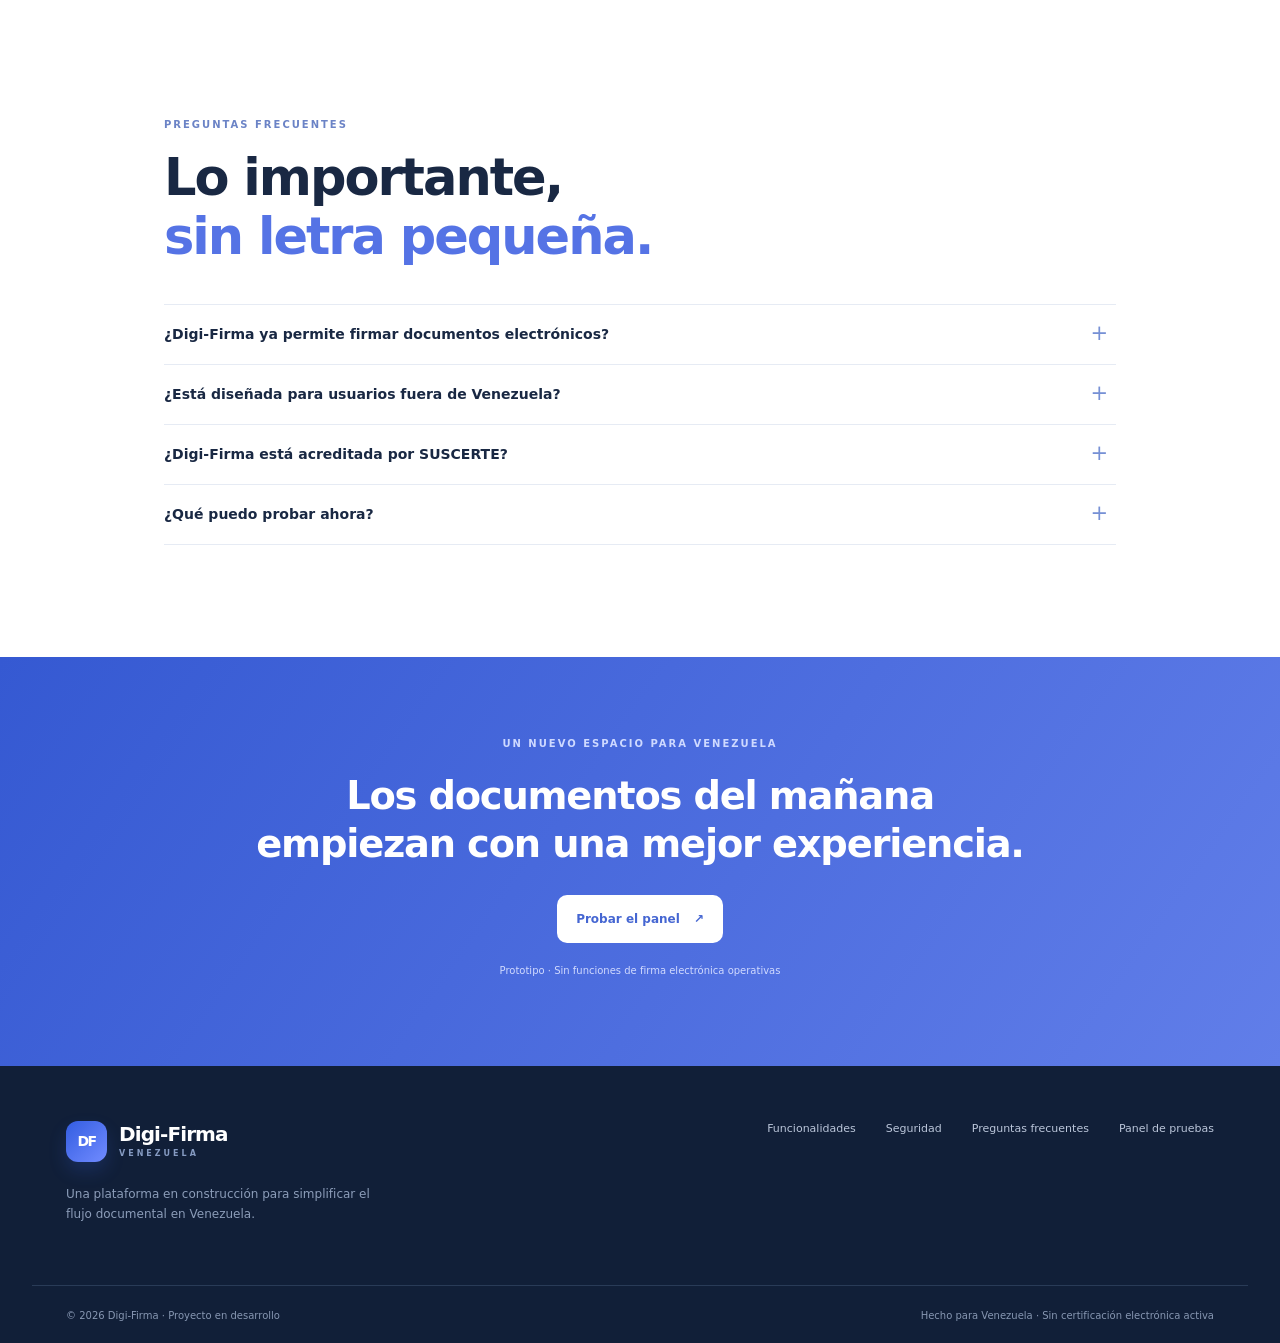
==== commit 2545bb12: "Publish browser demo panel from ad69414" ====
--- a/index.html
+++ b/index.html
@@ -23,7 +23,7 @@
       <a href="#proceso">Cómo funcionará</a>
       <a href="#seguridad">Seguridad</a>
       <a href="#preguntas">Preguntas frecuentes</a>
-      <a href="./app/" class="nav-cta">Acceso a la plataforma <span aria-hidden="true">↗</span></a>
+      <a href="./app/" class="nav-cta">Probar el panel <span aria-hidden="true">↗</span></a>
     </nav>
   </div>
 </header>
@@ -33,7 +33,7 @@
       <span class="eyebrow"><span class="eyebrow-line"></span> UN FUTURO MÁS SIMPLE PARA TUS DOCUMENTOS</span>
       <h1 id="hero-title">Los acuerdos<br> avanzan mejor <em>sin papel.</em></h1>
       <p>Estamos construyendo un espacio para preparar, organizar y gestionar documentos electrónicos con trazabilidad, enfocado exclusivamente en Venezuela.</p>
-      <div class="hero-actions"><a class="button button-primary" href="./app/">Acceso a la plataforma <span aria-hidden="true">↗</span></a><a class="button button-plain" href="#funciones">Explorar funciones <span aria-hidden="true">↓</span></a></div>
+      <div class="hero-actions"><a class="button button-primary" href="./app/">Probar el panel <span aria-hidden="true">↗</span></a><a class="button button-plain" href="#funciones">Explorar funciones <span aria-hidden="true">↓</span></a></div>
       <div class="hero-note"><span class="hero-note-icon" aria-hidden="true">i</span><span>Versión de desarrollo. Aún no permite realizar firmas electrónicas reales ni certificadas.</span></div>
     </div>
     <div class="hero-visual" aria-label="Vista ilustrativa de la interfaz de gestión documental. No representa datos ni documentos reales.">
@@ -63,24 +63,24 @@
     </div>
   </section>
 
-  <section id="proceso" class="process-section"><div class="wrap process-grid"><div><span class="section-kicker light">UN PROCESO MÁS CLARO</span><h2>Menos pasos.<br><em>Más claridad.</em></h2><p>La experiencia prevista seguirá un camino simple, sin renunciar a la verificación y el control que exige cada tipo de documento.</p><a href="./app/" class="link-light">Conocer el acceso <span aria-hidden="true">↗</span></a></div><ol class="process-list"><li><span>01</span><div><h3>Prepara</h3><p>Organiza el documento que necesita revisión y firma.</p></div></li><li><span>02</span><div><h3>Configura</h3><p>Establece quién debe participar y en qué orden.</p></div></li><li><span>03</span><div><h3>Verifica</h3><p>Comprueba el estado y la evidencia disponible.</p></div></li></ol></div></section>
+  <section id="proceso" class="process-section"><div class="wrap process-grid"><div><span class="section-kicker light">UN PROCESO MÁS CLARO</span><h2>Menos pasos.<br><em>Más claridad.</em></h2><p>La experiencia prevista seguirá un camino simple, sin renunciar a la verificación y el control que exige cada tipo de documento.</p><a href="./app/" class="link-light">Probar el panel <span aria-hidden="true">↗</span></a></div><ol class="process-list"><li><span>01</span><div><h3>Prepara</h3><p>Organiza el documento que necesita revisión y firma.</p></div></li><li><span>02</span><div><h3>Configura</h3><p>Establece quién debe participar y en qué orden.</p></div></li><li><span>03</span><div><h3>Verifica</h3><p>Comprueba el estado y la evidencia disponible.</p></div></li></ol></div></section>
 
   <section id="seguridad" class="section wrap security-grid">
     <div class="security-art" aria-hidden="true"><div class="shield-orbit outer"></div><div class="shield-orbit middle"></div><div class="shield-inner">◇</div><span class="shield-label upper">PRIVACIDAD</span><span class="shield-label lower">INTEGRIDAD</span></div>
     <div class="security-copy"><span class="section-kicker">SEGURIDAD DESDE EL DISEÑO</span><h2>La confianza no<br>se improvisa.</h2><p>El desarrollo contempla permisos por documento, custodia privada, protección de identidad y controles criptográficos. Estas medidas deberán implementarse y auditarse antes de utilizar la plataforma con datos reales.</p><ul><li>Privacidad y acceso mínimo como requisitos de diseño</li><li>Integridad verificable de documentos y eventos</li><li>Marco jurídico venezolano y evaluación de prestadores acreditados</li></ul></div>
   </section>
 
-  <section id="estado" class="status-section"><div class="wrap status-card"><div><span class="section-kicker">TRANSPARENCIA DEL PROYECTO</span><h2>Estamos construyéndolo con cuidado.</h2><p>El sitio público está preparado y la aplicación comercial continúa en desarrollo. La autenticación real, la custodia de PDFs y el servicio de firma electrónica continúan pendientes.</p></div><div class="status-side"><span class="status-pill"><i></i> Versión preliminar</span><a class="button button-primary" href="./app/">Ver acceso <span aria-hidden="true">↗</span></a></div></div></section>
+  <section id="estado" class="status-section"><div class="wrap status-card"><div><span class="section-kicker">TRANSPARENCIA DEL PROYECTO</span><h2>Estamos construyéndolo con cuidado.</h2><p>Puedes probar las herramientas locales y simular borradores en el navegador. La aplicación comercial continúa en desarrollo. La autenticación real, la custodia de PDFs y el servicio de firma electrónica continúan pendientes.</p></div><div class="status-side"><span class="status-pill"><i></i> Versión preliminar</span><a class="button button-primary" href="./app/">Probar el panel <span aria-hidden="true">↗</span></a></div></div></section>
 
   <section id="preguntas" class="section wrap faq" aria-labelledby="faq-title"><div class="section-top"><div><span class="section-kicker">PREGUNTAS FRECUENTES</span><h2 id="faq-title">Lo importante,<br><em>sin letra pequeña.</em></h2></div></div><div class="faq-list">
     <details><summary>¿Digi-Firma ya permite firmar documentos electrónicos?</summary><p>No. En esta etapa solo existe una interfaz en desarrollo y herramientas de prueba. No se genera una firma electrónica real ni certificada.</p></details>
     <details><summary>¿Está diseñada para usuarios fuera de Venezuela?</summary><p>No. El mercado del producto es exclusivamente Venezuela. La elegibilidad de firmantes y operaciones debe determinarse jurídicamente por caso, no por la dirección IP.</p></details>
     <details><summary>¿Digi-Firma está acreditada por SUSCERTE?</summary><p>No se ha obtenido ni afirmado una acreditación. Si se ofrece certificación electrónica en el futuro, deberá evaluarse la integración con un prestador acreditado y el marco jurídico aplicable.</p></details>
-    <details><summary>¿Qué puedo probar ahora?</summary><p>Puedes explorar el espacio de trabajo, crear borradores ficticios en un servidor local y calcular huellas SHA-256 de PDFs directamente en el navegador, sin transmitirlos.</p></details>
+    <details><summary>¿Qué puedo probar ahora?</summary><p>Puedes explorar el espacio de trabajo, simular borradores ficticios en el navegador y calcular huellas SHA-256 de PDFs directamente en el navegador, sin transmitirlos.</p></details>
   </div></section>
 
-  <section class="closing-section"><div class="wrap closing"><span>UN NUEVO ESPACIO PARA VENEZUELA</span><h2>Los documentos del mañana<br>empiezan con una mejor experiencia.</h2><a href="./app/" class="button button-white">Acceso a Digi-Firma <span aria-hidden="true">↗</span></a><p>Prototipo · Sin funciones de firma electrónica operativas</p></div></section>
+  <section class="closing-section"><div class="wrap closing"><span>UN NUEVO ESPACIO PARA VENEZUELA</span><h2>Los documentos del mañana<br>empiezan con una mejor experiencia.</h2><a href="./app/" class="button button-white">Probar el panel <span aria-hidden="true">↗</span></a><p>Prototipo · Sin funciones de firma electrónica operativas</p></div></section>
 </main>
-<footer class="footer"><div class="wrap footer-main"><div><a class="brand" href="./"><span class="brand-symbol" aria-hidden="true"><span>DF</span></span><span>Digi-Firma<small>VENEZUELA</small></span></a><p>Una plataforma en construcción para simplificar el flujo documental en Venezuela.</p></div><nav aria-label="Enlaces del pie"><a href="#funciones">Funcionalidades</a><a href="#seguridad">Seguridad</a><a href="#preguntas">Preguntas frecuentes</a><a href="./app/">Acceso</a></nav></div><div class="wrap footer-bottom"><span>© <span id="copyright-year">2026</span> Digi-Firma · Proyecto en desarrollo</span><span>Hecho para Venezuela · Sin certificación electrónica activa</span></div></footer>
+<footer class="footer"><div class="wrap footer-main"><div><a class="brand" href="./"><span class="brand-symbol" aria-hidden="true"><span>DF</span></span><span>Digi-Firma<small>VENEZUELA</small></span></a><p>Una plataforma en construcción para simplificar el flujo documental en Venezuela.</p></div><nav aria-label="Enlaces del pie"><a href="#funciones">Funcionalidades</a><a href="#seguridad">Seguridad</a><a href="#preguntas">Preguntas frecuentes</a><a href="./app/">Panel de pruebas</a></nav></div><div class="wrap footer-bottom"><span>© <span id="copyright-year">2026</span> Digi-Firma · Proyecto en desarrollo</span><span>Hecho para Venezuela · Sin certificación electrónica activa</span></div></footer>
 </body>
 </html>
--- a/assets/site.css
+++ b/assets/site.css
@@ -2,10 +2,4 @@
 @media(max-width:1060px){.nav-links{gap:14px}.hero{gap:25px}.hero h1{font-size:54px}.float-card{left:-12px}.preview-body{grid-template-columns:88px 1fr}.preview-aside-foot{font-size:7px}.preview-nav{gap:5px}.preview-content{padding:21px 12px}.process-grid{gap:45px}}
 @media(max-width:780px){.wrap{padding-inline:24px}.header{height:70px}.nav-toggle{display:block}.nav-links{display:none;position:absolute;top:70px;left:0;right:0;background:#fff;box-shadow:0 15px 30px #172f5f17;border-top:1px solid #e9eef5;padding:18px 24px 24px;flex-direction:column;align-items:stretch;gap:8px}.nav-links.open{display:flex}.nav-links a{padding:11px 8px}.nav-links .nav-cta{text-align:center}.hero{grid-template-columns:1fr;gap:10px;padding-top:65px;padding-bottom:75px}.hero h1{font-size:clamp(43px,8vw,62px)}.hero-visual{max-width:600px;width:95%;margin:auto}.float-card{left:0}.benefit-grid{grid-template-columns:1fr}.benefit-grid>div,.benefit-grid>div+div{padding:19px 0;border:0;border-bottom:1px solid #e8edf5}.benefit-grid small{margin-left:29px}.section{padding-block:75px}.section-top{flex-direction:column;align-items:flex-start;gap:8px}.feature-cards{grid-template-columns:1fr}.feature-card p{min-height:0}.process-grid,.security-grid{grid-template-columns:1fr;gap:30px}.process-section{padding:75px 0}.security-art{height:310px;grid-row:2}.status-card{grid-template-columns:1fr;padding:30px}.status-side{align-items:flex-start}.footer-main,.footer-bottom{flex-direction:column;gap:25px}.footer-main nav{gap:15px 25px}}
 @media(max-width:410px){.wrap{padding-inline:18px}.announcement{font-size:9px;gap:5px}.hero h1{letter-spacing:-2.5px}.preview-body{grid-template-columns:71px 1fr}.preview-aside{padding:13px 4px}.preview-nav{font-size:10px}.preview-nav span{display:none}.preview-content{padding:18px 9px}.preview-stats{gap:7px}.preview-stats>div{padding:10px 7px}.preview-document{padding:7px}.preview-pill{display:none}.float-card{padding:8px}.float-card b{font-size:9px}.section h2,.process-section h2{letter-spacing:-1.3px}.security-art{height:270px}}
-@media(prefers-reduced-motion:reduce){:root{scroll-behavior:auto}.feature-card,.nav-cta,.button{transition:none}}
-/* Pantalla de acceso no operativo: parte del paquete público, no de la demo. */
-.public-access{min-height:calc(100svh - 220px);display:flex;flex-direction:column;align-items:flex-start;justify-content:center;padding-top:70px;padding-bottom:95px}
-.public-access h1{font-size:clamp(34px,5vw,57px);max-width:780px;line-height:1.12;letter-spacing:-2px;margin:18px 0 20px}
-.public-access>p{max-width:720px;color:#6b7e9a;line-height:1.85;font-size:15px}
-.public-access .status-pill{margin:16px 0}
-.public-access>.button{margin-top:15px}
+@media(prefers-reduced-motion:reduce){:root{scroll-behavior:auto}.feature-card,.nav-cta,.button{transition:none}}
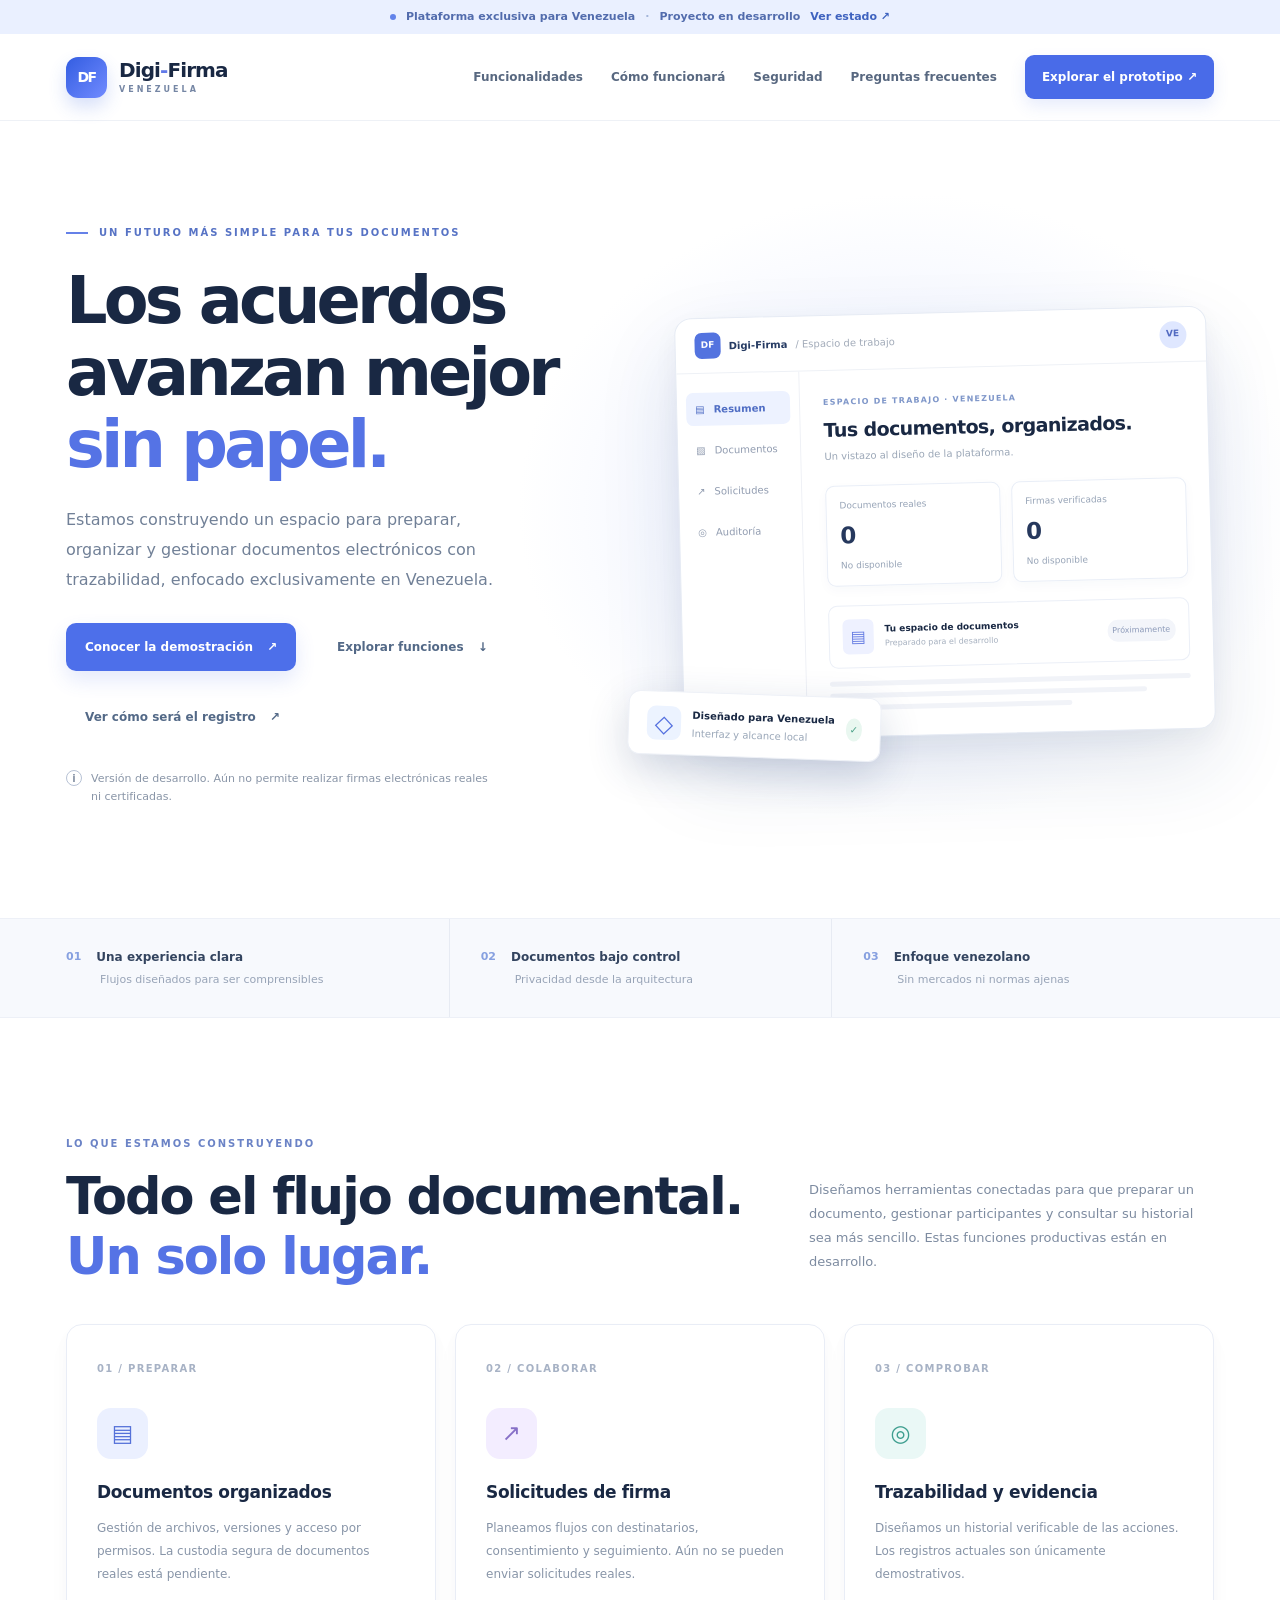
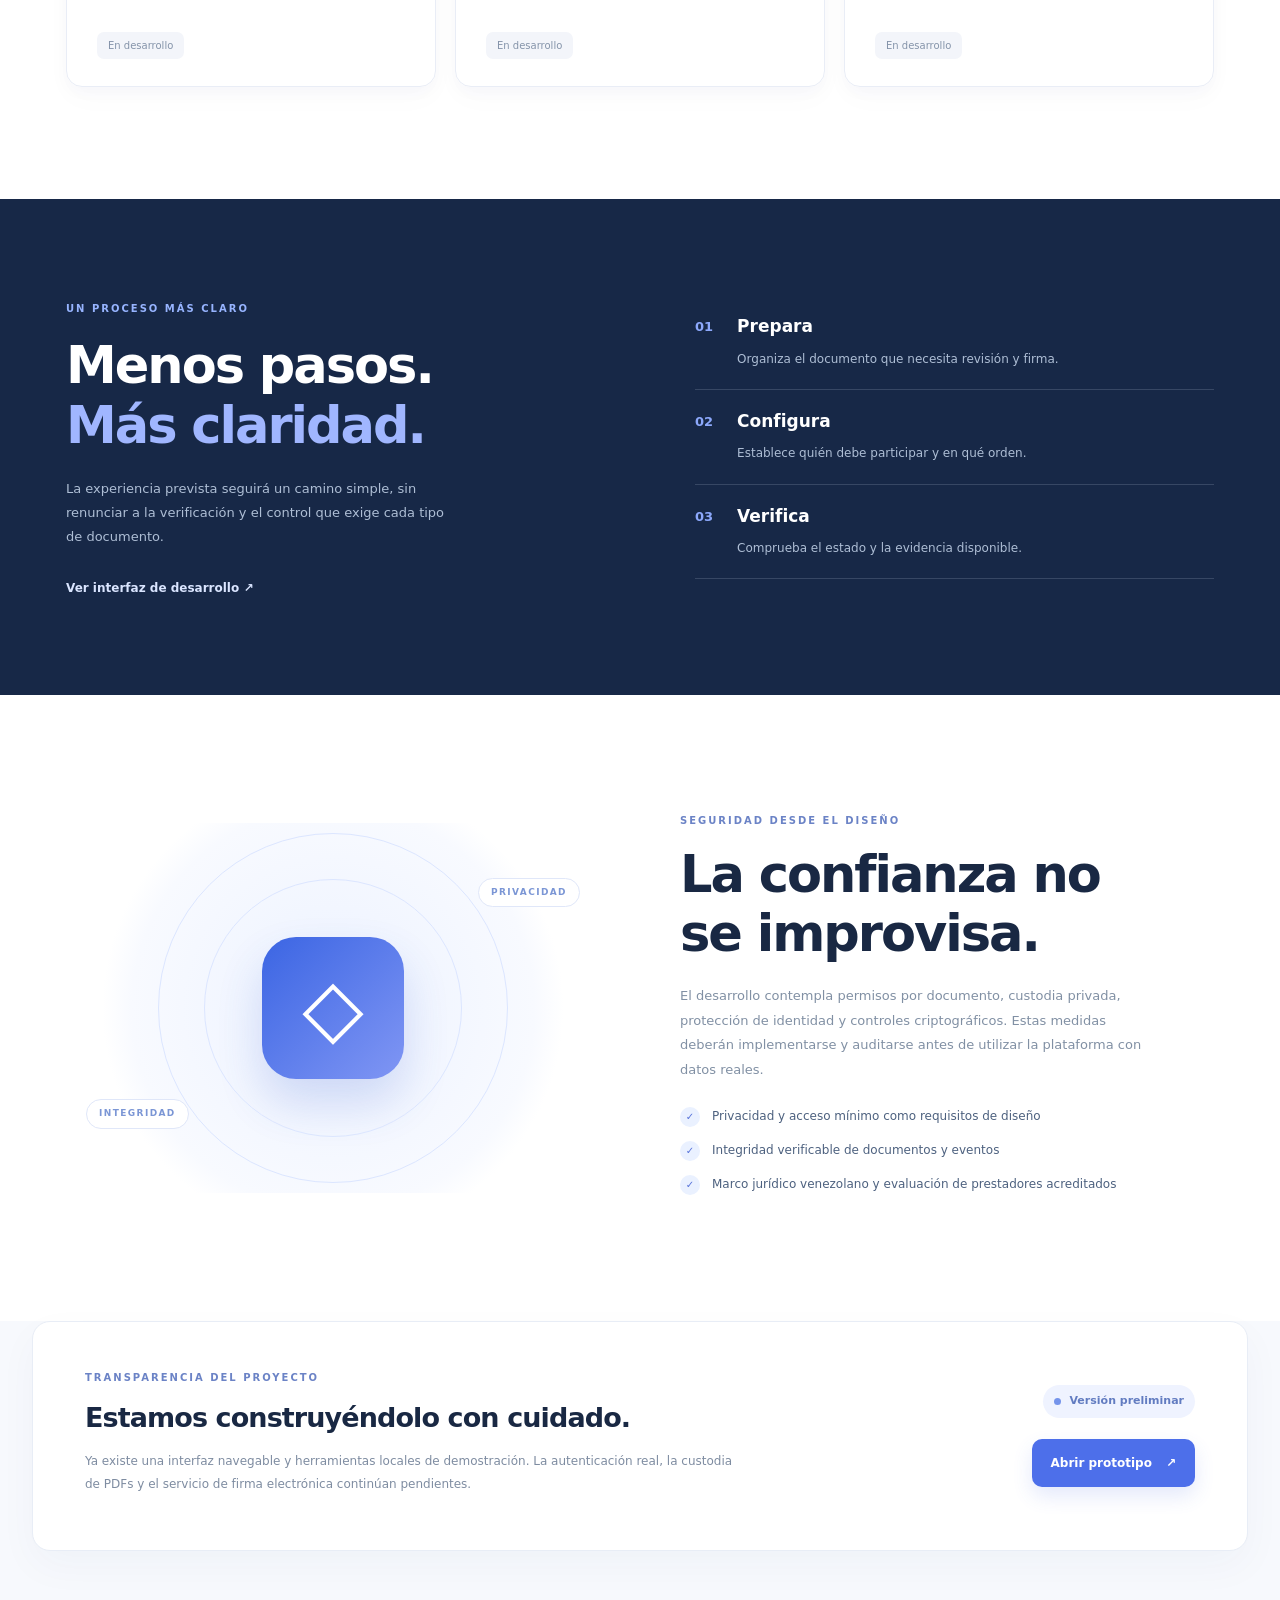
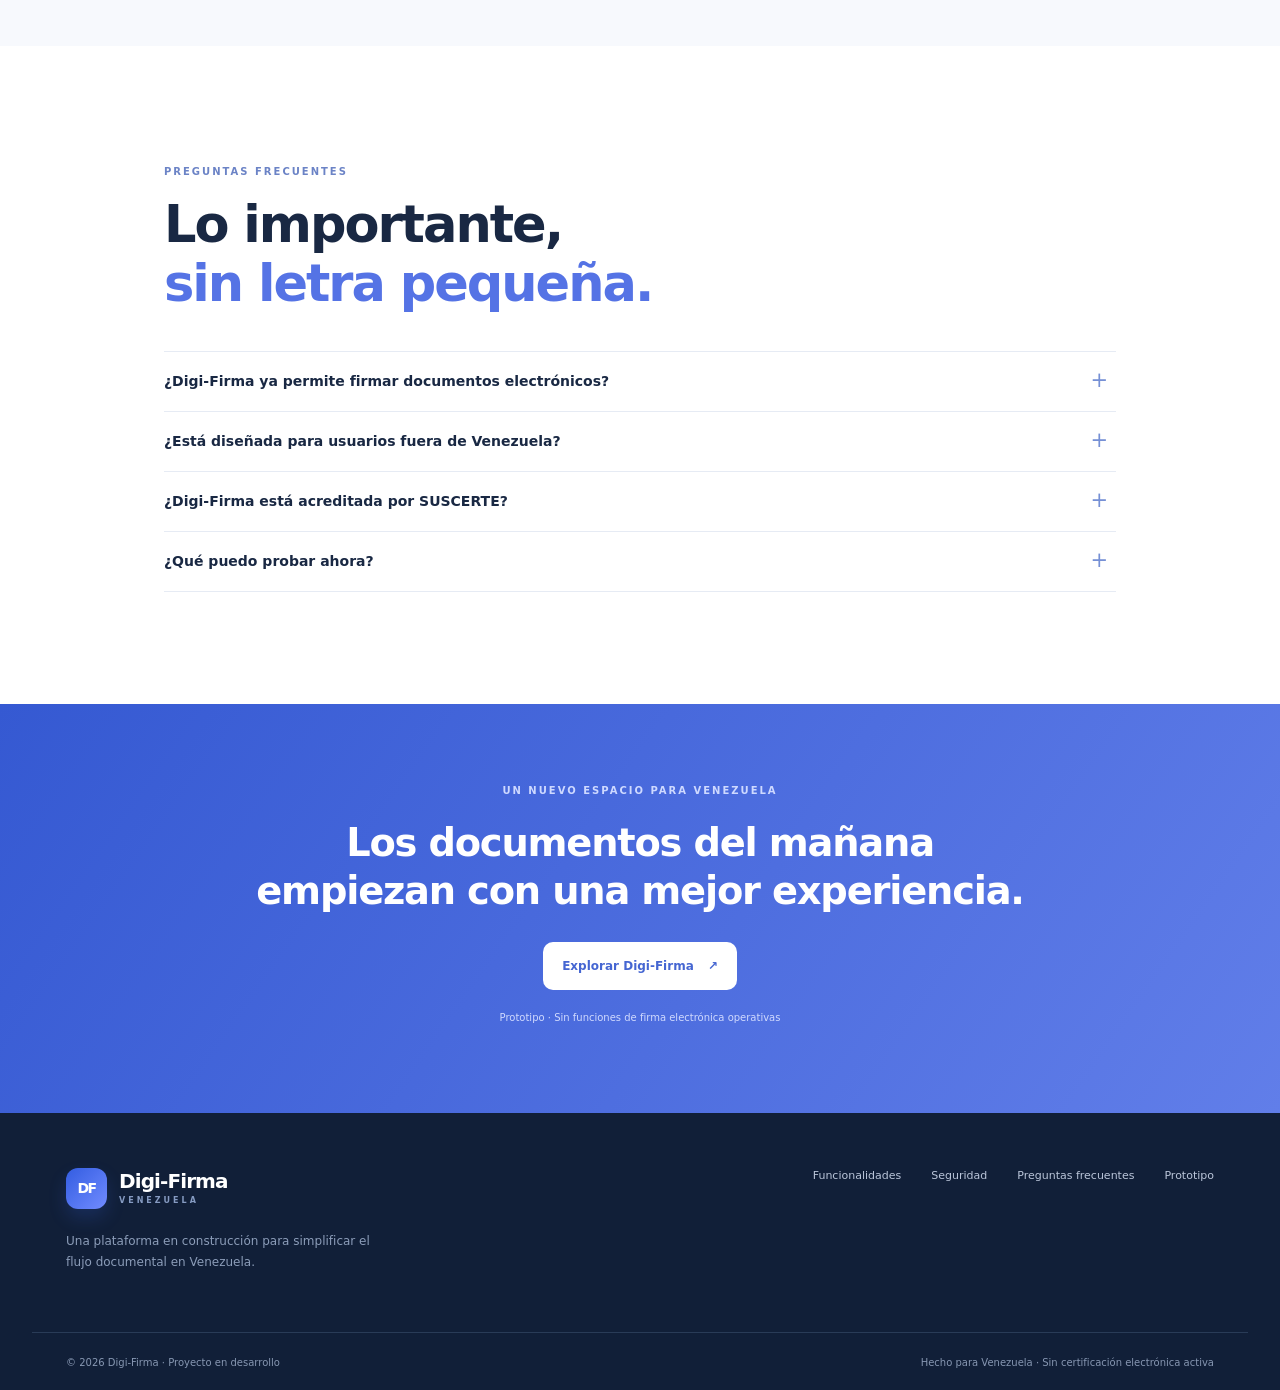
==== commit 445da8c0: "feat: include safe static registration preview in allowlisted Pages build" ====
--- a/index.html
+++ b/index.html
@@ -5,7 +5,7 @@
   <meta name="viewport" content="width=device-width, initial-scale=1">
   <meta name="theme-color" content="#f7f9fc">
   <meta name="description" content="Digi-Firma Venezuela: plataforma de gestión documental y firma electrónica en desarrollo para el mercado venezolano. Conoce el proyecto y explora la demostración local.">
-  <meta name="robots" content="index,follow">
+  <meta name="robots" content="noindex,nofollow,noarchive">
   <meta http-equiv="Content-Security-Policy" content="default-src 'self'; script-src 'self'; style-src 'self'; img-src 'self' data:; object-src 'none'; base-uri 'none'; form-action 'none'">
   <title>Digi-Firma Venezuela · Documentos con claridad, seguridad y control</title>
   <link rel="stylesheet" href="./assets/site.css">
@@ -23,7 +23,7 @@
       <a href="#proceso">Cómo funcionará</a>
       <a href="#seguridad">Seguridad</a>
       <a href="#preguntas">Preguntas frecuentes</a>
-      <a href="./app/" class="nav-cta">Probar el panel <span aria-hidden="true">↗</span></a>
+      <a href="./app/" class="nav-cta">Explorar el prototipo <span aria-hidden="true">↗</span></a>
     </nav>
   </div>
 </header>
@@ -33,7 +33,7 @@
       <span class="eyebrow"><span class="eyebrow-line"></span> UN FUTURO MÁS SIMPLE PARA TUS DOCUMENTOS</span>
       <h1 id="hero-title">Los acuerdos<br> avanzan mejor <em>sin papel.</em></h1>
       <p>Estamos construyendo un espacio para preparar, organizar y gestionar documentos electrónicos con trazabilidad, enfocado exclusivamente en Venezuela.</p>
-      <div class="hero-actions"><a class="button button-primary" href="./app/">Probar el panel <span aria-hidden="true">↗</span></a><a class="button button-plain" href="#funciones">Explorar funciones <span aria-hidden="true">↓</span></a></div>
+      <div class="hero-actions"><a class="button button-primary" href="./app/">Conocer la demostración <span aria-hidden="true">↗</span></a><a class="button button-plain" href="#funciones">Explorar funciones <span aria-hidden="true">↓</span></a><a class="button button-plain" href="./registro/">Ver cómo será el registro <span aria-hidden="true">↗</span></a></div>
       <div class="hero-note"><span class="hero-note-icon" aria-hidden="true">i</span><span>Versión de desarrollo. Aún no permite realizar firmas electrónicas reales ni certificadas.</span></div>
     </div>
     <div class="hero-visual" aria-label="Vista ilustrativa de la interfaz de gestión documental. No representa datos ni documentos reales.">
@@ -63,24 +63,24 @@
     </div>
   </section>
 
-  <section id="proceso" class="process-section"><div class="wrap process-grid"><div><span class="section-kicker light">UN PROCESO MÁS CLARO</span><h2>Menos pasos.<br><em>Más claridad.</em></h2><p>La experiencia prevista seguirá un camino simple, sin renunciar a la verificación y el control que exige cada tipo de documento.</p><a href="./app/" class="link-light">Probar el panel <span aria-hidden="true">↗</span></a></div><ol class="process-list"><li><span>01</span><div><h3>Prepara</h3><p>Organiza el documento que necesita revisión y firma.</p></div></li><li><span>02</span><div><h3>Configura</h3><p>Establece quién debe participar y en qué orden.</p></div></li><li><span>03</span><div><h3>Verifica</h3><p>Comprueba el estado y la evidencia disponible.</p></div></li></ol></div></section>
+  <section id="proceso" class="process-section"><div class="wrap process-grid"><div><span class="section-kicker light">UN PROCESO MÁS CLARO</span><h2>Menos pasos.<br><em>Más claridad.</em></h2><p>La experiencia prevista seguirá un camino simple, sin renunciar a la verificación y el control que exige cada tipo de documento.</p><a href="./app/" class="link-light">Ver interfaz de desarrollo <span aria-hidden="true">↗</span></a></div><ol class="process-list"><li><span>01</span><div><h3>Prepara</h3><p>Organiza el documento que necesita revisión y firma.</p></div></li><li><span>02</span><div><h3>Configura</h3><p>Establece quién debe participar y en qué orden.</p></div></li><li><span>03</span><div><h3>Verifica</h3><p>Comprueba el estado y la evidencia disponible.</p></div></li></ol></div></section>
 
   <section id="seguridad" class="section wrap security-grid">
     <div class="security-art" aria-hidden="true"><div class="shield-orbit outer"></div><div class="shield-orbit middle"></div><div class="shield-inner">◇</div><span class="shield-label upper">PRIVACIDAD</span><span class="shield-label lower">INTEGRIDAD</span></div>
     <div class="security-copy"><span class="section-kicker">SEGURIDAD DESDE EL DISEÑO</span><h2>La confianza no<br>se improvisa.</h2><p>El desarrollo contempla permisos por documento, custodia privada, protección de identidad y controles criptográficos. Estas medidas deberán implementarse y auditarse antes de utilizar la plataforma con datos reales.</p><ul><li>Privacidad y acceso mínimo como requisitos de diseño</li><li>Integridad verificable de documentos y eventos</li><li>Marco jurídico venezolano y evaluación de prestadores acreditados</li></ul></div>
   </section>
 
-  <section id="estado" class="status-section"><div class="wrap status-card"><div><span class="section-kicker">TRANSPARENCIA DEL PROYECTO</span><h2>Estamos construyéndolo con cuidado.</h2><p>Puedes probar las herramientas locales y simular borradores en el navegador. La aplicación comercial continúa en desarrollo. La autenticación real, la custodia de PDFs y el servicio de firma electrónica continúan pendientes.</p></div><div class="status-side"><span class="status-pill"><i></i> Versión preliminar</span><a class="button button-primary" href="./app/">Probar el panel <span aria-hidden="true">↗</span></a></div></div></section>
+  <section id="estado" class="status-section"><div class="wrap status-card"><div><span class="section-kicker">TRANSPARENCIA DEL PROYECTO</span><h2>Estamos construyéndolo con cuidado.</h2><p>Ya existe una interfaz navegable y herramientas locales de demostración. La autenticación real, la custodia de PDFs y el servicio de firma electrónica continúan pendientes.</p></div><div class="status-side"><span class="status-pill"><i></i> Versión preliminar</span><a class="button button-primary" href="./app/">Abrir prototipo <span aria-hidden="true">↗</span></a></div></div></section>
 
   <section id="preguntas" class="section wrap faq" aria-labelledby="faq-title"><div class="section-top"><div><span class="section-kicker">PREGUNTAS FRECUENTES</span><h2 id="faq-title">Lo importante,<br><em>sin letra pequeña.</em></h2></div></div><div class="faq-list">
     <details><summary>¿Digi-Firma ya permite firmar documentos electrónicos?</summary><p>No. En esta etapa solo existe una interfaz en desarrollo y herramientas de prueba. No se genera una firma electrónica real ni certificada.</p></details>
     <details><summary>¿Está diseñada para usuarios fuera de Venezuela?</summary><p>No. El mercado del producto es exclusivamente Venezuela. La elegibilidad de firmantes y operaciones debe determinarse jurídicamente por caso, no por la dirección IP.</p></details>
     <details><summary>¿Digi-Firma está acreditada por SUSCERTE?</summary><p>No se ha obtenido ni afirmado una acreditación. Si se ofrece certificación electrónica en el futuro, deberá evaluarse la integración con un prestador acreditado y el marco jurídico aplicable.</p></details>
-    <details><summary>¿Qué puedo probar ahora?</summary><p>Puedes explorar el espacio de trabajo, simular borradores ficticios en el navegador y calcular huellas SHA-256 de PDFs directamente en el navegador, sin transmitirlos.</p></details>
+    <details><summary>¿Qué puedo probar ahora?</summary><p>Puedes explorar el espacio de trabajo, crear borradores ficticios en un servidor local y calcular huellas SHA-256 de PDFs directamente en el navegador, sin transmitirlos.</p></details>
   </div></section>
 
-  <section class="closing-section"><div class="wrap closing"><span>UN NUEVO ESPACIO PARA VENEZUELA</span><h2>Los documentos del mañana<br>empiezan con una mejor experiencia.</h2><a href="./app/" class="button button-white">Probar el panel <span aria-hidden="true">↗</span></a><p>Prototipo · Sin funciones de firma electrónica operativas</p></div></section>
+  <section class="closing-section"><div class="wrap closing"><span>UN NUEVO ESPACIO PARA VENEZUELA</span><h2>Los documentos del mañana<br>empiezan con una mejor experiencia.</h2><a href="./app/" class="button button-white">Explorar Digi-Firma <span aria-hidden="true">↗</span></a><p>Prototipo · Sin funciones de firma electrónica operativas</p></div></section>
 </main>
-<footer class="footer"><div class="wrap footer-main"><div><a class="brand" href="./"><span class="brand-symbol" aria-hidden="true"><span>DF</span></span><span>Digi-Firma<small>VENEZUELA</small></span></a><p>Una plataforma en construcción para simplificar el flujo documental en Venezuela.</p></div><nav aria-label="Enlaces del pie"><a href="#funciones">Funcionalidades</a><a href="#seguridad">Seguridad</a><a href="#preguntas">Preguntas frecuentes</a><a href="./app/">Panel de pruebas</a></nav></div><div class="wrap footer-bottom"><span>© <span id="copyright-year">2026</span> Digi-Firma · Proyecto en desarrollo</span><span>Hecho para Venezuela · Sin certificación electrónica activa</span></div></footer>
+<footer class="footer"><div class="wrap footer-main"><div><a class="brand" href="./"><span class="brand-symbol" aria-hidden="true"><span>DF</span></span><span>Digi-Firma<small>VENEZUELA</small></span></a><p>Una plataforma en construcción para simplificar el flujo documental en Venezuela.</p></div><nav aria-label="Enlaces del pie"><a href="#funciones">Funcionalidades</a><a href="#seguridad">Seguridad</a><a href="#preguntas">Preguntas frecuentes</a><a href="./app/">Prototipo</a></nav></div><div class="wrap footer-bottom"><span>© <span id="copyright-year">2026</span> Digi-Firma · Proyecto en desarrollo</span><span>Hecho para Venezuela · Sin certificación electrónica activa</span></div></footer>
 </body>
 </html>
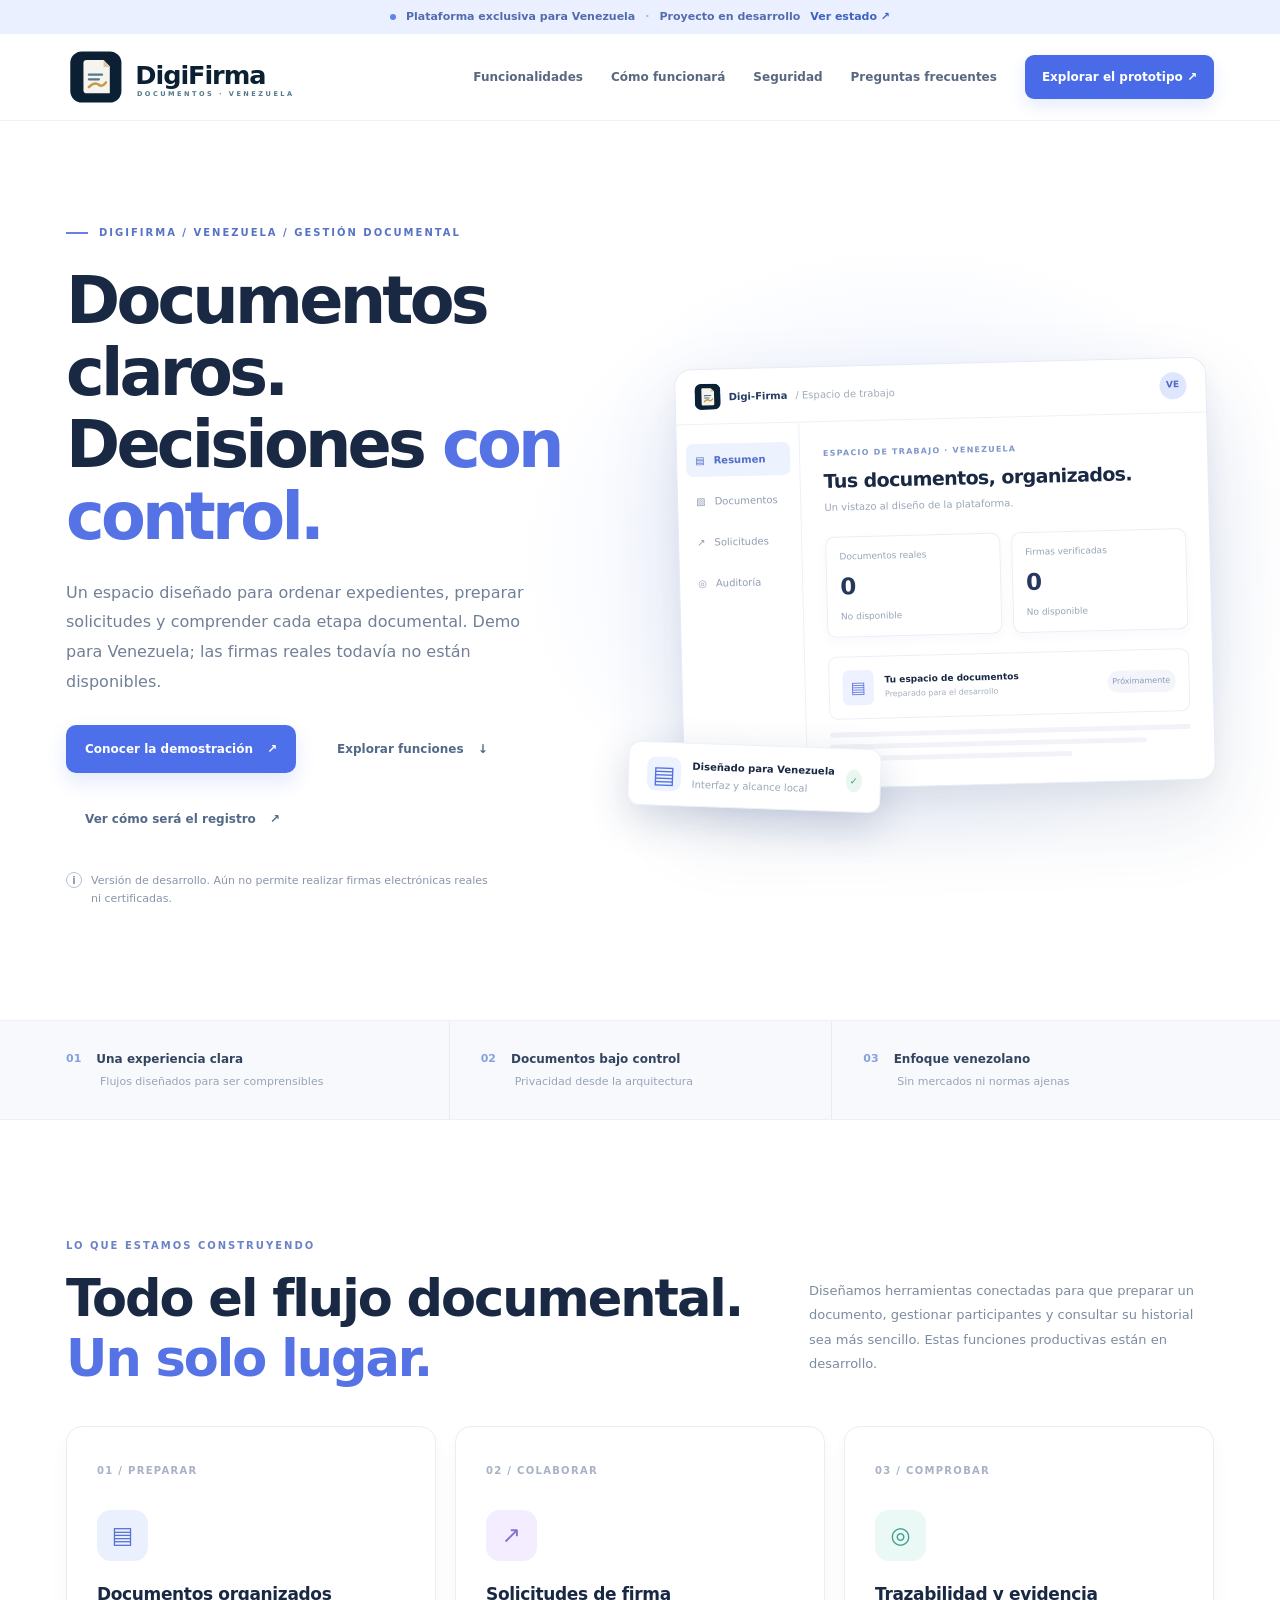
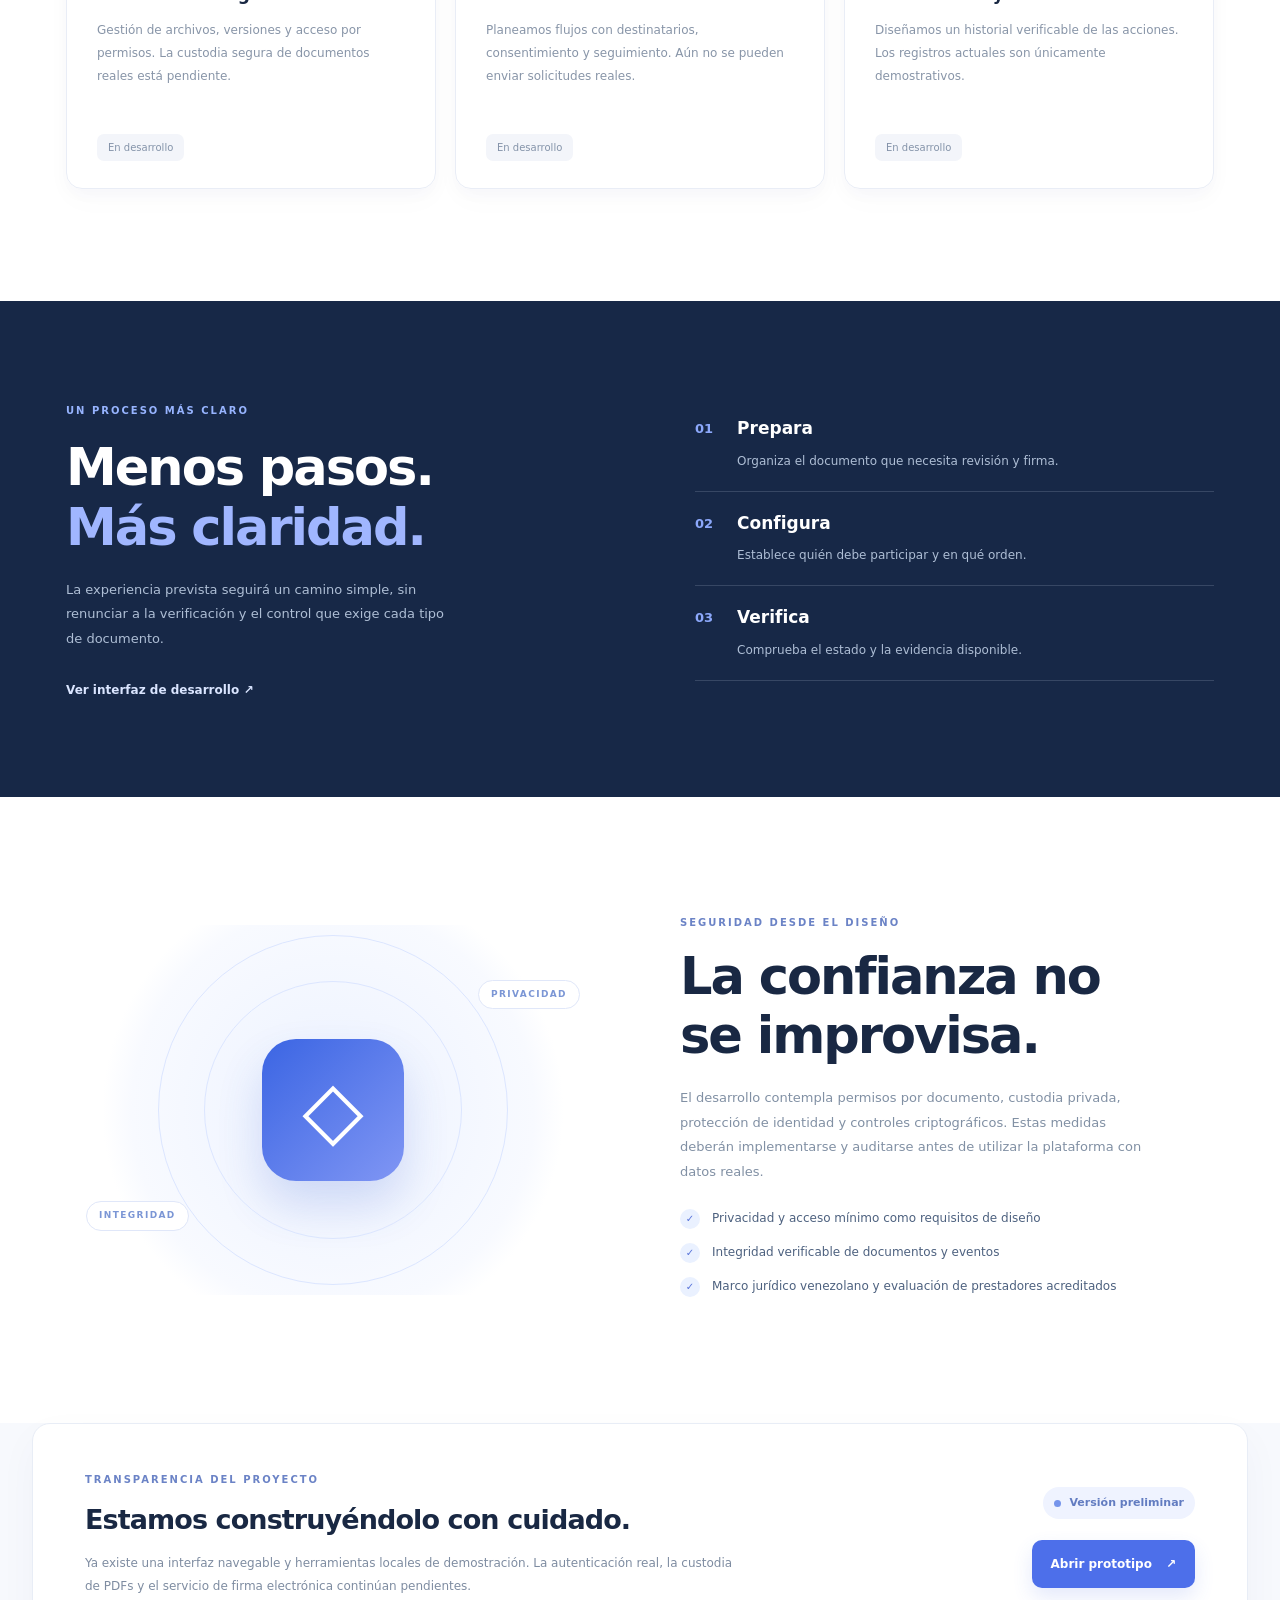
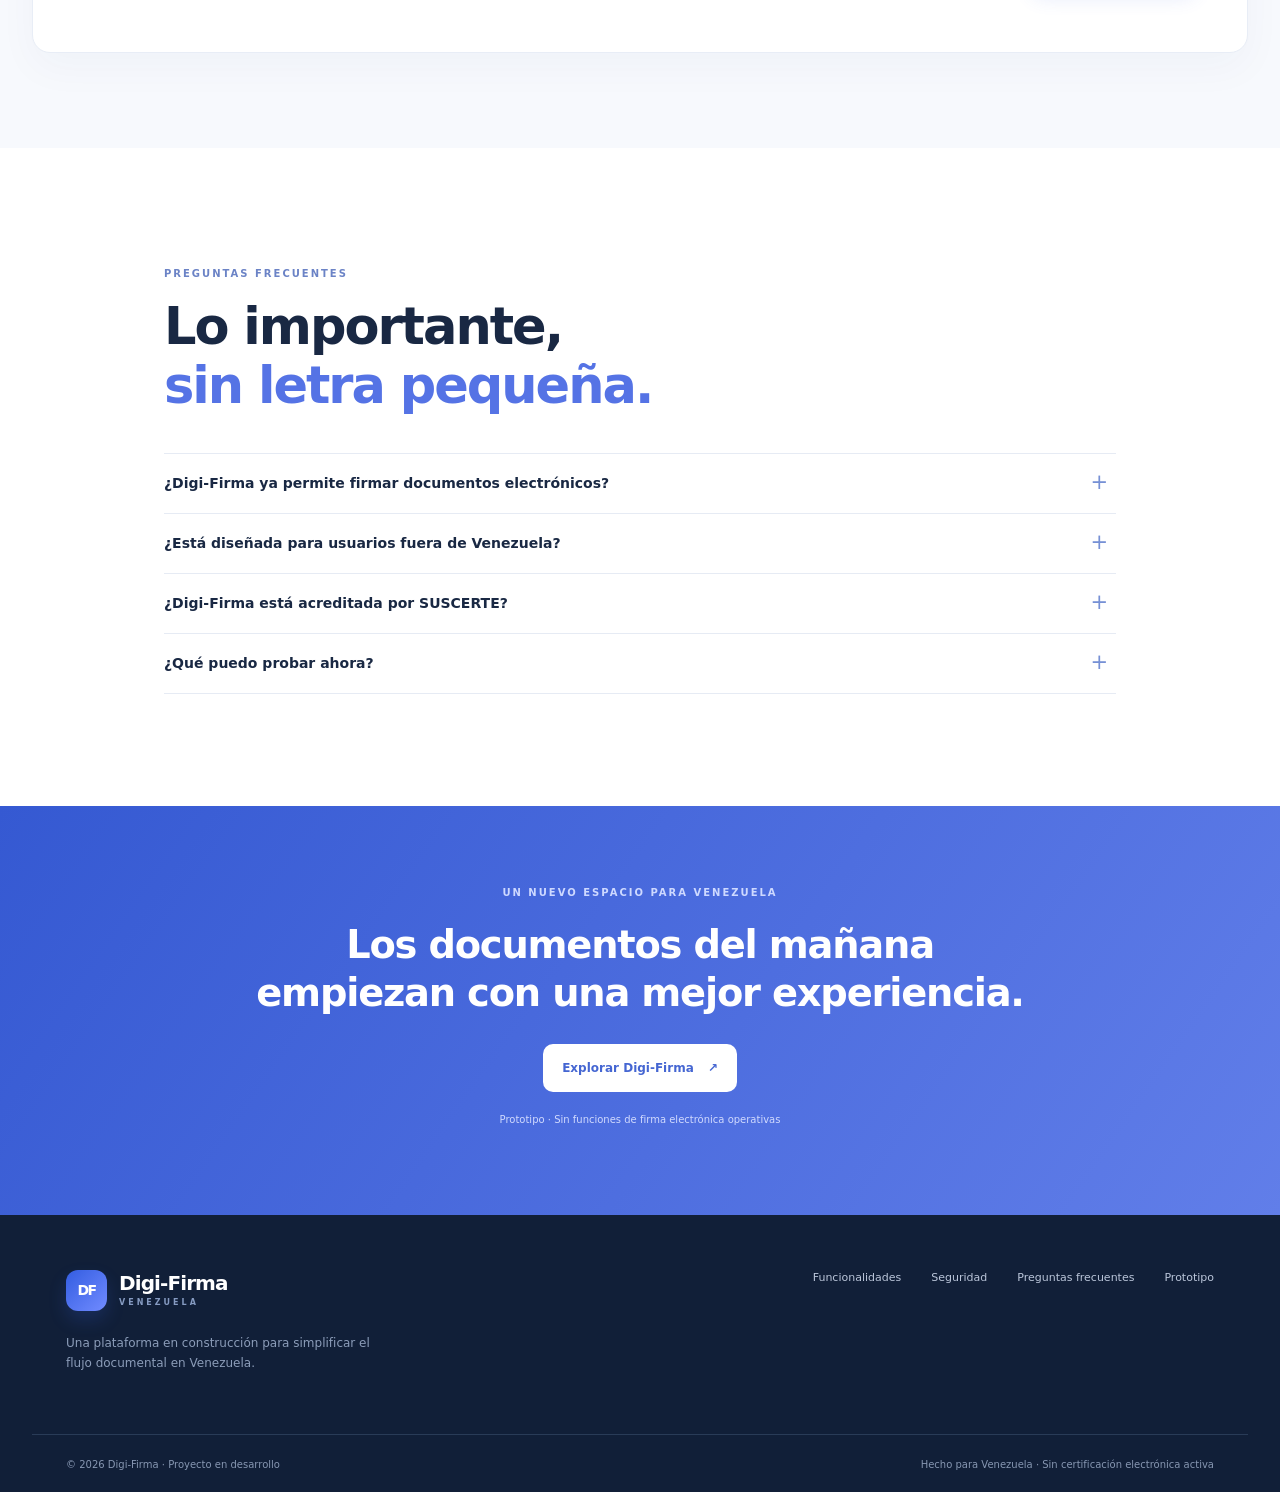
==== commit fdbe418c: "feat(brand): introduce DigiFirma logo, favicon and editorial landing" ====
--- a/index.html
+++ b/index.html
@@ -3,11 +3,12 @@
 <head>
   <meta charset="utf-8">
   <meta name="viewport" content="width=device-width, initial-scale=1">
-  <meta name="theme-color" content="#f7f9fc">
+  <meta name="theme-color" content="#0B2033">
   <meta name="description" content="Digi-Firma Venezuela: plataforma de gestión documental y firma electrónica en desarrollo para el mercado venezolano. Conoce el proyecto y explora la demostración local.">
   <meta name="robots" content="noindex,nofollow,noarchive">
   <meta http-equiv="Content-Security-Policy" content="default-src 'self'; script-src 'self'; style-src 'self'; img-src 'self' data:; object-src 'none'; base-uri 'none'; form-action 'none'">
   <title>Digi-Firma Venezuela · Documentos con claridad, seguridad y control</title>
+  <link rel="icon" type="image/svg+xml" href="./assets/brand/digifirma-mark.svg">
   <link rel="stylesheet" href="./assets/site.css">
   <script type="module" src="./assets/site.js"></script>
 </head>
@@ -16,7 +17,7 @@
 <div class="announcement" role="note"><span class="announcement-dot"></span> Plataforma exclusiva para Venezuela <span class="announcement-divider">·</span> Proyecto en desarrollo <a href="#estado">Ver estado <span aria-hidden="true">↗</span></a></div>
 <header class="header">
   <div class="wrap nav">
-    <a href="./" class="brand" aria-label="Digi-Firma Venezuela, inicio"><span class="brand-symbol" aria-hidden="true"><span>DF</span></span><span>Digi<span class="brand-hyphen">-</span>Firma<small>VENEZUELA</small></span></a>
+    <a href="./" class="brand" aria-label="DigiFirma Venezuela, inicio"><img class="brand-lockup" src="./assets/brand/digifirma-logo.svg" width="255" height="62" alt="DigiFirma · Documentos Venezuela"></a>
     <button class="nav-toggle" id="nav-toggle" type="button" aria-expanded="false" aria-controls="site-nav" aria-label="Abrir menú"><span></span><span></span><span></span></button>
     <nav id="site-nav" class="nav-links" aria-label="Navegación principal">
       <a href="#funciones">Funcionalidades</a>
@@ -30,16 +31,16 @@
 <main id="principal">
   <section class="hero wrap" aria-labelledby="hero-title">
     <div class="hero-copy">
-      <span class="eyebrow"><span class="eyebrow-line"></span> UN FUTURO MÁS SIMPLE PARA TUS DOCUMENTOS</span>
-      <h1 id="hero-title">Los acuerdos<br> avanzan mejor <em>sin papel.</em></h1>
-      <p>Estamos construyendo un espacio para preparar, organizar y gestionar documentos electrónicos con trazabilidad, enfocado exclusivamente en Venezuela.</p>
+      <span class="eyebrow"><span class="eyebrow-line"></span> DIGIFIRMA / VENEZUELA / GESTIÓN DOCUMENTAL</span>
+      <h1 id="hero-title">Documentos claros.<br> Decisiones <em>con control.</em></h1>
+      <p>Un espacio diseñado para ordenar expedientes, preparar solicitudes y comprender cada etapa documental. Demo para Venezuela; las firmas reales todavía no están disponibles.</p>
       <div class="hero-actions"><a class="button button-primary" href="./app/">Conocer la demostración <span aria-hidden="true">↗</span></a><a class="button button-plain" href="#funciones">Explorar funciones <span aria-hidden="true">↓</span></a><a class="button button-plain" href="./registro/">Ver cómo será el registro <span aria-hidden="true">↗</span></a></div>
       <div class="hero-note"><span class="hero-note-icon" aria-hidden="true">i</span><span>Versión de desarrollo. Aún no permite realizar firmas electrónicas reales ni certificadas.</span></div>
     </div>
     <div class="hero-visual" aria-label="Vista ilustrativa de la interfaz de gestión documental. No representa datos ni documentos reales.">
       <div class="hero-glow"></div>
       <div class="preview-window">
-        <div class="preview-head"><div class="preview-brand"><span class="preview-logo">DF</span><b>Digi-Firma</b><span> / Espacio de trabajo</span></div><div class="preview-profile">VE</div></div>
+        <div class="preview-head"><div class="preview-brand"><img class="preview-logo brand-mini" src="./assets/brand/digifirma-mark.svg" width="26" height="26" alt=""><b>Digi-Firma</b><span> / Espacio de trabajo</span></div><div class="preview-profile">VE</div></div>
         <div class="preview-body"><div class="preview-aside"><span class="preview-nav active">▤ <span>Resumen</span></span><span class="preview-nav">▧ <span>Documentos</span></span><span class="preview-nav">↗ <span>Solicitudes</span></span><span class="preview-nav">◎ <span>Auditoría</span></span><div class="preview-aside-foot">Solo demostración</div></div>
           <div class="preview-content"><div class="preview-label">ESPACIO DE TRABAJO · VENEZUELA</div><div class="preview-heading">Tus documentos, organizados.</div><div class="preview-subtitle">Un vistazo al diseño de la plataforma.</div>
             <div class="preview-stats"><div><span>Documentos reales</span><strong>0</strong><small>No disponible</small></div><div><span>Firmas verificadas</span><strong>0</strong><small>No disponible</small></div></div>
@@ -48,7 +49,7 @@
           </div>
         </div>
       </div>
-      <div class="float-card"><span class="float-icon">◇</span><div><b>Diseñado para Venezuela</b><small>Interfaz y alcance local</small></div><span class="float-tick">✓</span></div>
+      <div class="float-card"><span class="float-icon" aria-hidden="true">▤</span><div><b>Diseñado para Venezuela</b><small>Interfaz y alcance local</small></div><span class="float-tick">✓</span></div>
     </div>
   </section>
 
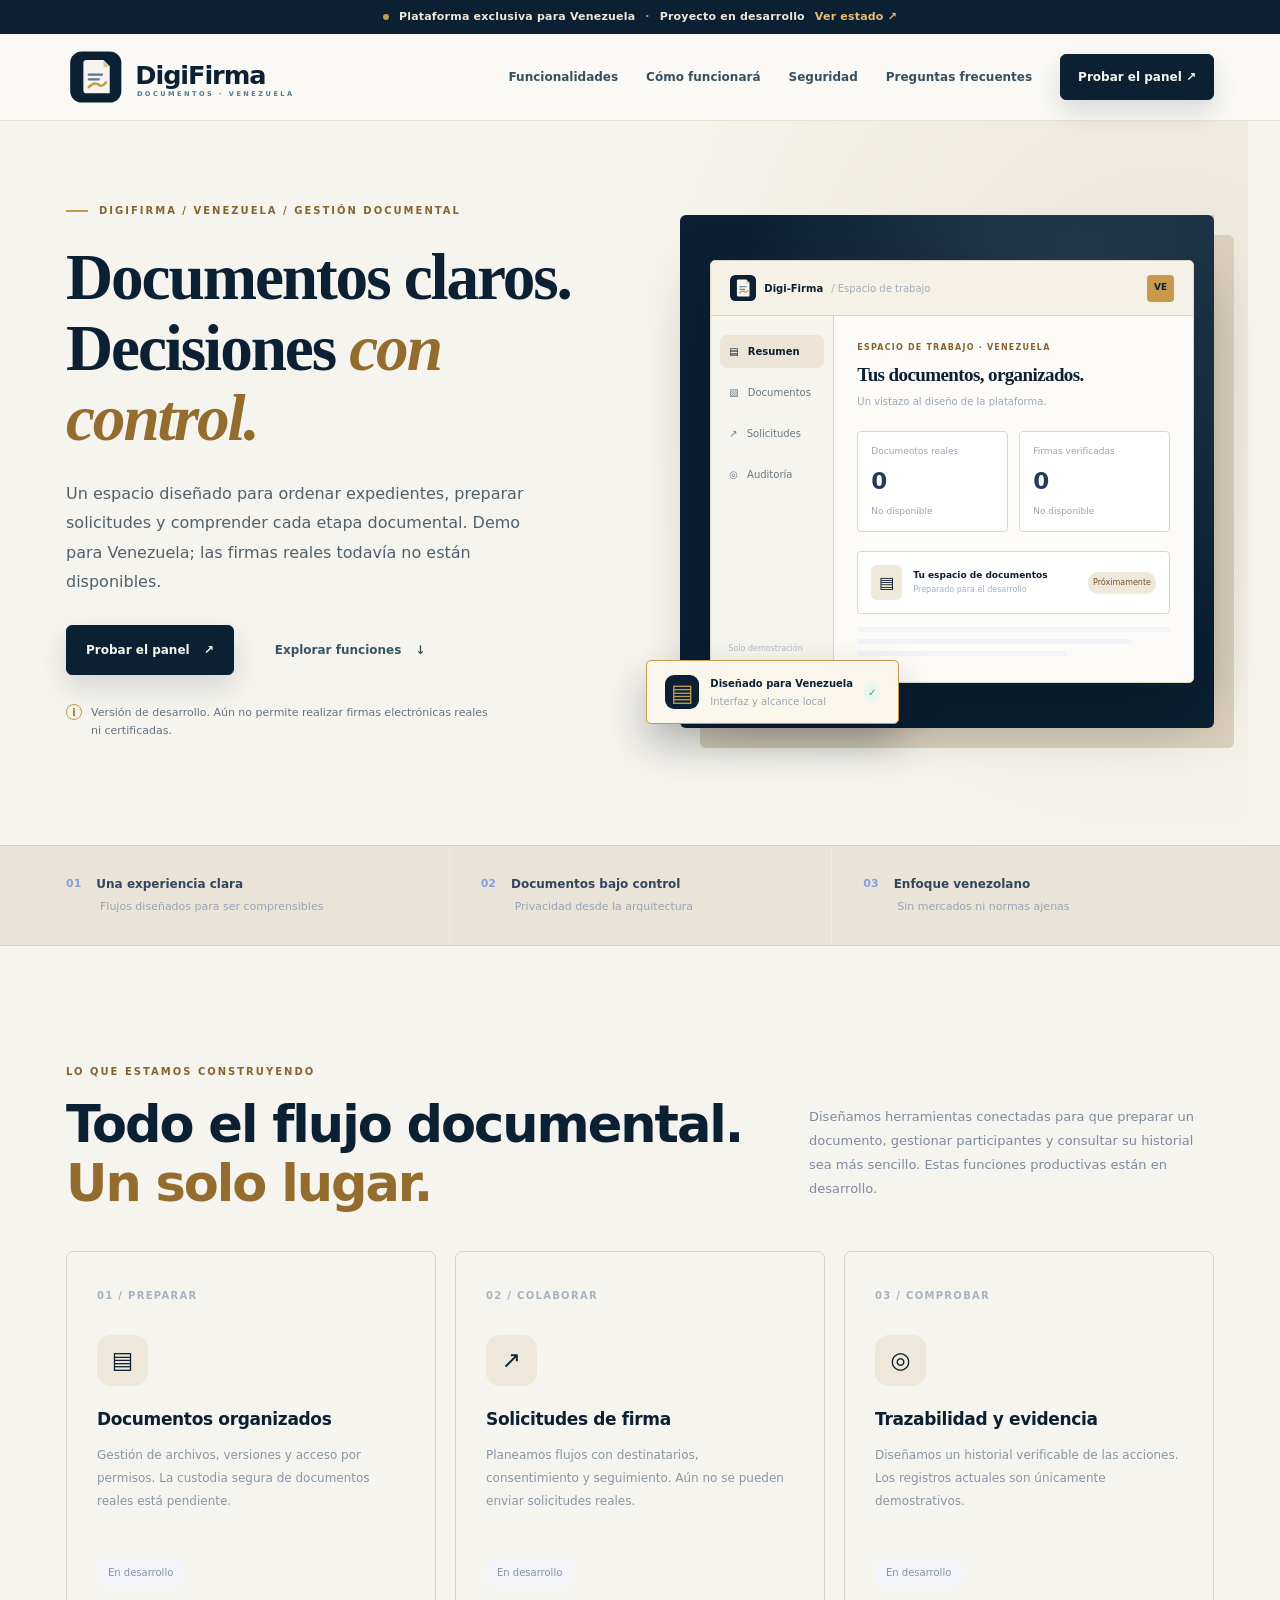
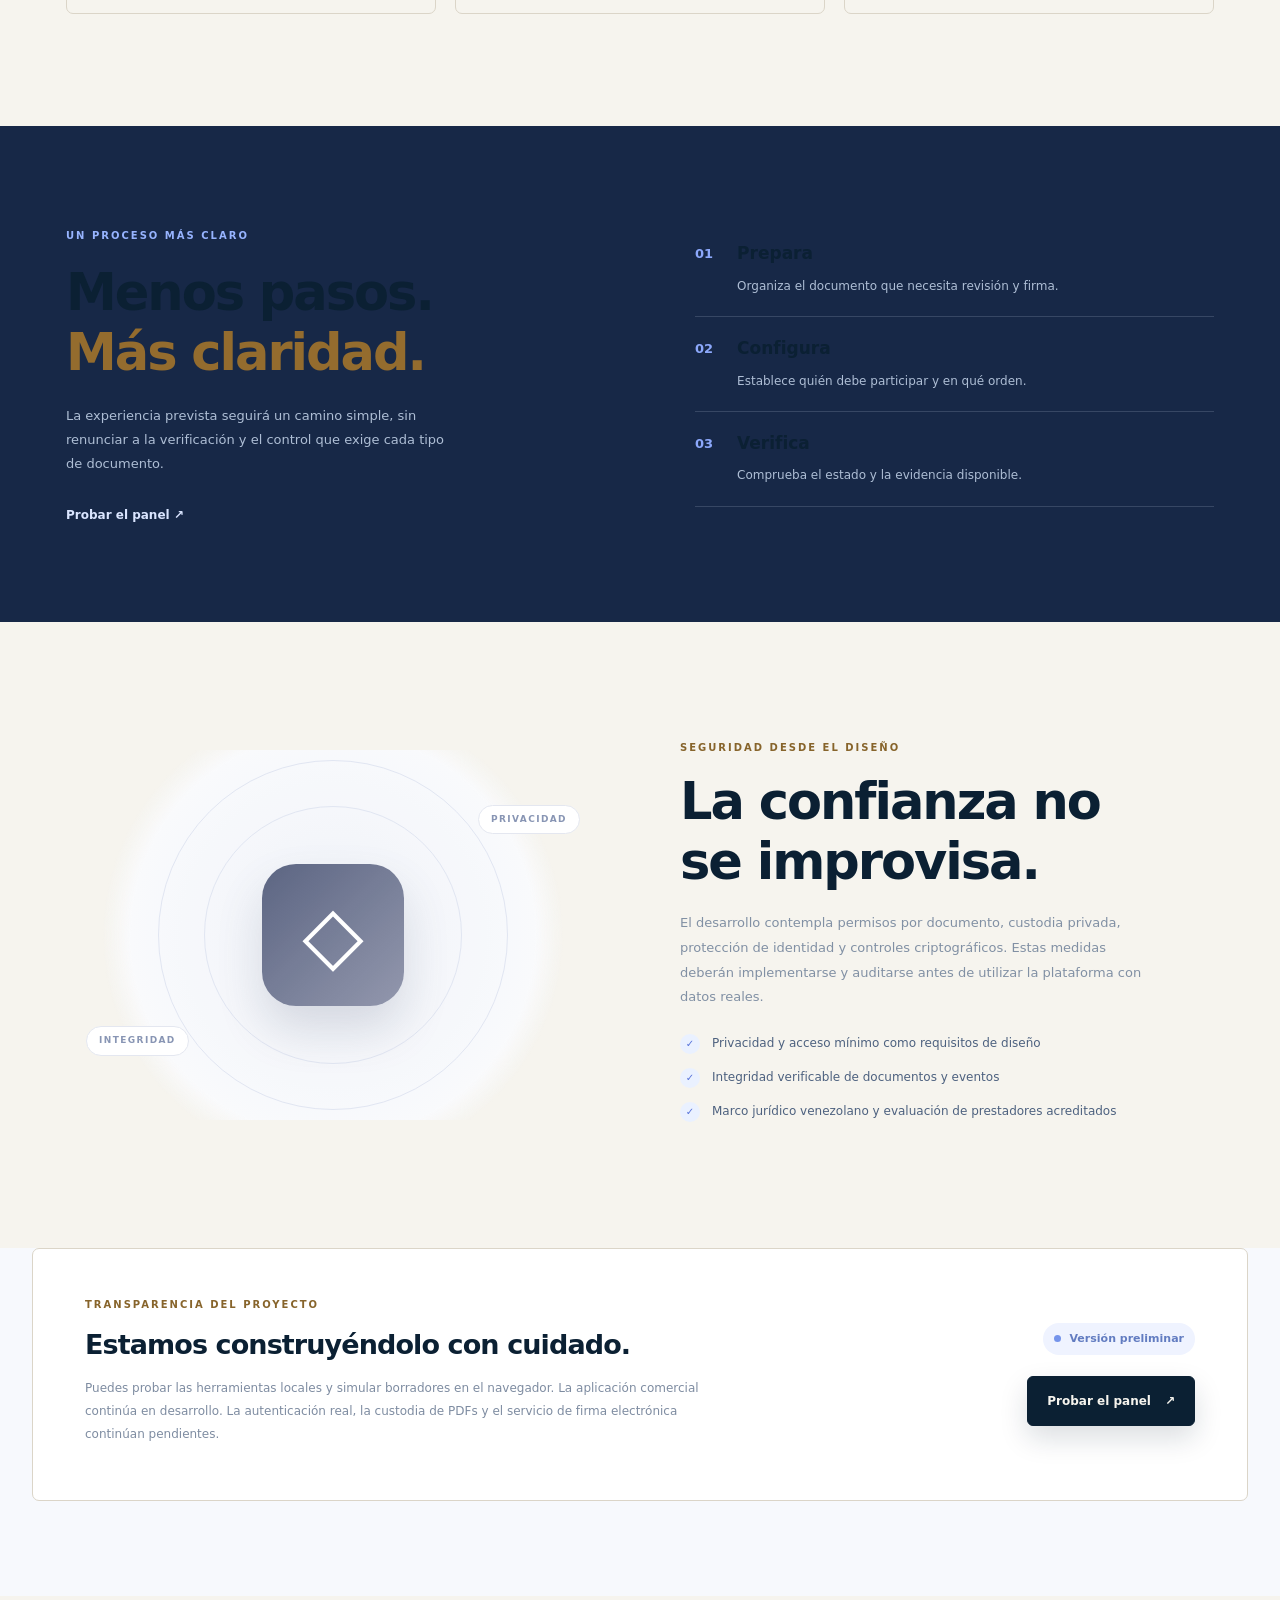
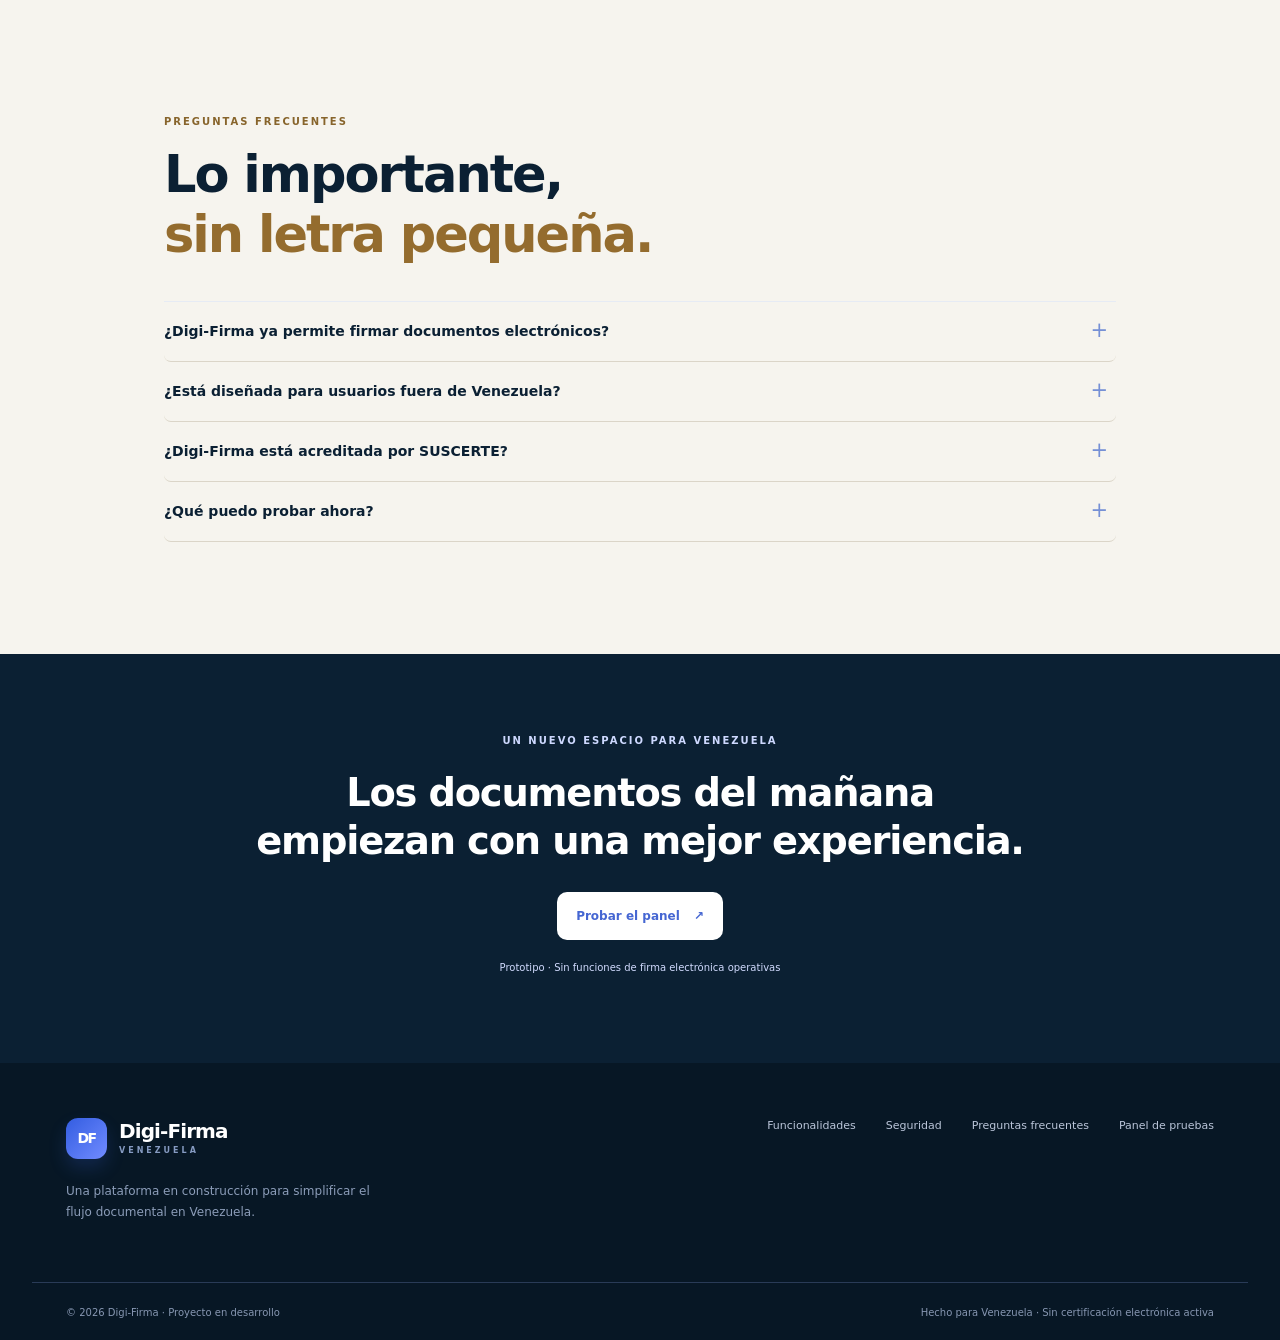
==== commit 0020e684: "feat(pages): stage branded DigiFirma landing and interactive demo, no deployment" ====
--- a/index.html
+++ b/index.html
@@ -5,7 +5,7 @@
   <meta name="viewport" content="width=device-width, initial-scale=1">
   <meta name="theme-color" content="#0B2033">
   <meta name="description" content="Digi-Firma Venezuela: plataforma de gestión documental y firma electrónica en desarrollo para el mercado venezolano. Conoce el proyecto y explora la demostración local.">
-  <meta name="robots" content="noindex,nofollow,noarchive">
+  <meta name="robots" content="index,follow">
   <meta http-equiv="Content-Security-Policy" content="default-src 'self'; script-src 'self'; style-src 'self'; img-src 'self' data:; object-src 'none'; base-uri 'none'; form-action 'none'">
   <title>Digi-Firma Venezuela · Documentos con claridad, seguridad y control</title>
   <link rel="icon" type="image/svg+xml" href="./assets/brand/digifirma-mark.svg">
@@ -24,7 +24,7 @@
       <a href="#proceso">Cómo funcionará</a>
       <a href="#seguridad">Seguridad</a>
       <a href="#preguntas">Preguntas frecuentes</a>
-      <a href="./app/" class="nav-cta">Explorar el prototipo <span aria-hidden="true">↗</span></a>
+      <a href="./app/" class="nav-cta">Probar el panel <span aria-hidden="true">↗</span></a>
     </nav>
   </div>
 </header>
@@ -34,7 +34,7 @@
       <span class="eyebrow"><span class="eyebrow-line"></span> DIGIFIRMA / VENEZUELA / GESTIÓN DOCUMENTAL</span>
       <h1 id="hero-title">Documentos claros.<br> Decisiones <em>con control.</em></h1>
       <p>Un espacio diseñado para ordenar expedientes, preparar solicitudes y comprender cada etapa documental. Demo para Venezuela; las firmas reales todavía no están disponibles.</p>
-      <div class="hero-actions"><a class="button button-primary" href="./app/">Conocer la demostración <span aria-hidden="true">↗</span></a><a class="button button-plain" href="#funciones">Explorar funciones <span aria-hidden="true">↓</span></a><a class="button button-plain" href="./registro/">Ver cómo será el registro <span aria-hidden="true">↗</span></a></div>
+      <div class="hero-actions"><a class="button button-primary" href="./app/">Probar el panel <span aria-hidden="true">↗</span></a><a class="button button-plain" href="#funciones">Explorar funciones <span aria-hidden="true">↓</span></a></div>
       <div class="hero-note"><span class="hero-note-icon" aria-hidden="true">i</span><span>Versión de desarrollo. Aún no permite realizar firmas electrónicas reales ni certificadas.</span></div>
     </div>
     <div class="hero-visual" aria-label="Vista ilustrativa de la interfaz de gestión documental. No representa datos ni documentos reales.">
@@ -64,24 +64,24 @@
     </div>
   </section>
 
-  <section id="proceso" class="process-section"><div class="wrap process-grid"><div><span class="section-kicker light">UN PROCESO MÁS CLARO</span><h2>Menos pasos.<br><em>Más claridad.</em></h2><p>La experiencia prevista seguirá un camino simple, sin renunciar a la verificación y el control que exige cada tipo de documento.</p><a href="./app/" class="link-light">Ver interfaz de desarrollo <span aria-hidden="true">↗</span></a></div><ol class="process-list"><li><span>01</span><div><h3>Prepara</h3><p>Organiza el documento que necesita revisión y firma.</p></div></li><li><span>02</span><div><h3>Configura</h3><p>Establece quién debe participar y en qué orden.</p></div></li><li><span>03</span><div><h3>Verifica</h3><p>Comprueba el estado y la evidencia disponible.</p></div></li></ol></div></section>
+  <section id="proceso" class="process-section"><div class="wrap process-grid"><div><span class="section-kicker light">UN PROCESO MÁS CLARO</span><h2>Menos pasos.<br><em>Más claridad.</em></h2><p>La experiencia prevista seguirá un camino simple, sin renunciar a la verificación y el control que exige cada tipo de documento.</p><a href="./app/" class="link-light">Probar el panel <span aria-hidden="true">↗</span></a></div><ol class="process-list"><li><span>01</span><div><h3>Prepara</h3><p>Organiza el documento que necesita revisión y firma.</p></div></li><li><span>02</span><div><h3>Configura</h3><p>Establece quién debe participar y en qué orden.</p></div></li><li><span>03</span><div><h3>Verifica</h3><p>Comprueba el estado y la evidencia disponible.</p></div></li></ol></div></section>
 
   <section id="seguridad" class="section wrap security-grid">
     <div class="security-art" aria-hidden="true"><div class="shield-orbit outer"></div><div class="shield-orbit middle"></div><div class="shield-inner">◇</div><span class="shield-label upper">PRIVACIDAD</span><span class="shield-label lower">INTEGRIDAD</span></div>
     <div class="security-copy"><span class="section-kicker">SEGURIDAD DESDE EL DISEÑO</span><h2>La confianza no<br>se improvisa.</h2><p>El desarrollo contempla permisos por documento, custodia privada, protección de identidad y controles criptográficos. Estas medidas deberán implementarse y auditarse antes de utilizar la plataforma con datos reales.</p><ul><li>Privacidad y acceso mínimo como requisitos de diseño</li><li>Integridad verificable de documentos y eventos</li><li>Marco jurídico venezolano y evaluación de prestadores acreditados</li></ul></div>
   </section>
 
-  <section id="estado" class="status-section"><div class="wrap status-card"><div><span class="section-kicker">TRANSPARENCIA DEL PROYECTO</span><h2>Estamos construyéndolo con cuidado.</h2><p>Ya existe una interfaz navegable y herramientas locales de demostración. La autenticación real, la custodia de PDFs y el servicio de firma electrónica continúan pendientes.</p></div><div class="status-side"><span class="status-pill"><i></i> Versión preliminar</span><a class="button button-primary" href="./app/">Abrir prototipo <span aria-hidden="true">↗</span></a></div></div></section>
+  <section id="estado" class="status-section"><div class="wrap status-card"><div><span class="section-kicker">TRANSPARENCIA DEL PROYECTO</span><h2>Estamos construyéndolo con cuidado.</h2><p>Puedes probar las herramientas locales y simular borradores en el navegador. La aplicación comercial continúa en desarrollo. La autenticación real, la custodia de PDFs y el servicio de firma electrónica continúan pendientes.</p></div><div class="status-side"><span class="status-pill"><i></i> Versión preliminar</span><a class="button button-primary" href="./app/">Probar el panel <span aria-hidden="true">↗</span></a></div></div></section>
 
   <section id="preguntas" class="section wrap faq" aria-labelledby="faq-title"><div class="section-top"><div><span class="section-kicker">PREGUNTAS FRECUENTES</span><h2 id="faq-title">Lo importante,<br><em>sin letra pequeña.</em></h2></div></div><div class="faq-list">
     <details><summary>¿Digi-Firma ya permite firmar documentos electrónicos?</summary><p>No. En esta etapa solo existe una interfaz en desarrollo y herramientas de prueba. No se genera una firma electrónica real ni certificada.</p></details>
     <details><summary>¿Está diseñada para usuarios fuera de Venezuela?</summary><p>No. El mercado del producto es exclusivamente Venezuela. La elegibilidad de firmantes y operaciones debe determinarse jurídicamente por caso, no por la dirección IP.</p></details>
     <details><summary>¿Digi-Firma está acreditada por SUSCERTE?</summary><p>No se ha obtenido ni afirmado una acreditación. Si se ofrece certificación electrónica en el futuro, deberá evaluarse la integración con un prestador acreditado y el marco jurídico aplicable.</p></details>
-    <details><summary>¿Qué puedo probar ahora?</summary><p>Puedes explorar el espacio de trabajo, crear borradores ficticios en un servidor local y calcular huellas SHA-256 de PDFs directamente en el navegador, sin transmitirlos.</p></details>
+    <details><summary>¿Qué puedo probar ahora?</summary><p>Puedes explorar el espacio de trabajo, simular borradores ficticios en el navegador y calcular huellas SHA-256 de PDFs directamente en el navegador, sin transmitirlos.</p></details>
   </div></section>
 
-  <section class="closing-section"><div class="wrap closing"><span>UN NUEVO ESPACIO PARA VENEZUELA</span><h2>Los documentos del mañana<br>empiezan con una mejor experiencia.</h2><a href="./app/" class="button button-white">Explorar Digi-Firma <span aria-hidden="true">↗</span></a><p>Prototipo · Sin funciones de firma electrónica operativas</p></div></section>
+  <section class="closing-section"><div class="wrap closing"><span>UN NUEVO ESPACIO PARA VENEZUELA</span><h2>Los documentos del mañana<br>empiezan con una mejor experiencia.</h2><a href="./app/" class="button button-white">Probar el panel <span aria-hidden="true">↗</span></a><p>Prototipo · Sin funciones de firma electrónica operativas</p></div></section>
 </main>
-<footer class="footer"><div class="wrap footer-main"><div><a class="brand" href="./"><span class="brand-symbol" aria-hidden="true"><span>DF</span></span><span>Digi-Firma<small>VENEZUELA</small></span></a><p>Una plataforma en construcción para simplificar el flujo documental en Venezuela.</p></div><nav aria-label="Enlaces del pie"><a href="#funciones">Funcionalidades</a><a href="#seguridad">Seguridad</a><a href="#preguntas">Preguntas frecuentes</a><a href="./app/">Prototipo</a></nav></div><div class="wrap footer-bottom"><span>© <span id="copyright-year">2026</span> Digi-Firma · Proyecto en desarrollo</span><span>Hecho para Venezuela · Sin certificación electrónica activa</span></div></footer>
+<footer class="footer"><div class="wrap footer-main"><div><a class="brand" href="./"><span class="brand-symbol" aria-hidden="true"><span>DF</span></span><span>Digi-Firma<small>VENEZUELA</small></span></a><p>Una plataforma en construcción para simplificar el flujo documental en Venezuela.</p></div><nav aria-label="Enlaces del pie"><a href="#funciones">Funcionalidades</a><a href="#seguridad">Seguridad</a><a href="#preguntas">Preguntas frecuentes</a><a href="./app/">Panel de pruebas</a></nav></div><div class="wrap footer-bottom"><span>© <span id="copyright-year">2026</span> Digi-Firma · Proyecto en desarrollo</span><span>Hecho para Venezuela · Sin certificación electrónica activa</span></div></footer>
 </body>
 </html>
--- a/assets/site.css
+++ b/assets/site.css
@@ -2,4 +2,44 @@
 @media(max-width:1060px){.nav-links{gap:14px}.hero{gap:25px}.hero h1{font-size:54px}.float-card{left:-12px}.preview-body{grid-template-columns:88px 1fr}.preview-aside-foot{font-size:7px}.preview-nav{gap:5px}.preview-content{padding:21px 12px}.process-grid{gap:45px}}
 @media(max-width:780px){.wrap{padding-inline:24px}.header{height:70px}.nav-toggle{display:block}.nav-links{display:none;position:absolute;top:70px;left:0;right:0;background:#fff;box-shadow:0 15px 30px #172f5f17;border-top:1px solid #e9eef5;padding:18px 24px 24px;flex-direction:column;align-items:stretch;gap:8px}.nav-links.open{display:flex}.nav-links a{padding:11px 8px}.nav-links .nav-cta{text-align:center}.hero{grid-template-columns:1fr;gap:10px;padding-top:65px;padding-bottom:75px}.hero h1{font-size:clamp(43px,8vw,62px)}.hero-visual{max-width:600px;width:95%;margin:auto}.float-card{left:0}.benefit-grid{grid-template-columns:1fr}.benefit-grid>div,.benefit-grid>div+div{padding:19px 0;border:0;border-bottom:1px solid #e8edf5}.benefit-grid small{margin-left:29px}.section{padding-block:75px}.section-top{flex-direction:column;align-items:flex-start;gap:8px}.feature-cards{grid-template-columns:1fr}.feature-card p{min-height:0}.process-grid,.security-grid{grid-template-columns:1fr;gap:30px}.process-section{padding:75px 0}.security-art{height:310px;grid-row:2}.status-card{grid-template-columns:1fr;padding:30px}.status-side{align-items:flex-start}.footer-main,.footer-bottom{flex-direction:column;gap:25px}.footer-main nav{gap:15px 25px}}
 @media(max-width:410px){.wrap{padding-inline:18px}.announcement{font-size:9px;gap:5px}.hero h1{letter-spacing:-2.5px}.preview-body{grid-template-columns:71px 1fr}.preview-aside{padding:13px 4px}.preview-nav{font-size:10px}.preview-nav span{display:none}.preview-content{padding:18px 9px}.preview-stats{gap:7px}.preview-stats>div{padding:10px 7px}.preview-document{padding:7px}.preview-pill{display:none}.float-card{padding:8px}.float-card b{font-size:9px}.section h2,.process-section h2{letter-spacing:-1.3px}.security-art{height:270px}}
-@media(prefers-reduced-motion:reduce){:root{scroll-behavior:auto}.feature-card,.nav-cta,.button{transition:none}}+@media(prefers-reduced-motion:reduce){:root{scroll-behavior:auto}.feature-card,.nav-cta,.button{transition:none}}
+
+/* DigiFirma: identidad editorial documental, v1 (demo segura). */
+:root{--df-ink:#0B2033;--df-gold:#C79A4B;--df-paper:#F6F4EE;--df-steel:#52788A;--df-line:#D9D7CE;--ink:var(--df-ink);--brand:var(--df-ink);--light:var(--df-paper);--line:var(--df-line)}
+body{background:var(--df-paper);color:var(--df-ink)}
+.announcement{background:var(--df-ink);color:#EEE6D7;letter-spacing:.2px}
+.announcement-dot{background:var(--df-gold)}.announcement-divider{color:#8498A6}.announcement a{color:#E8BD72}
+.header{background:#FAF9F5;border-color:#E8E3D6}
+.brand-lockup{display:block;width:clamp(186px,21vw,255px);height:auto;object-fit:contain}
+.nav-links{color:#375060}.nav-links>a:not(.nav-cta):hover{color:#0B2033}
+.nav-cta,.button-primary{background:#0B2033;color:#F6F4EE;border:1px solid #0B2033;box-shadow:0 12px 28px #0B203326;border-radius:6px}
+.nav-cta:hover,.button-primary:hover{background:#1C394B;box-shadow:0 12px 28px #0B20331f}
+.nav-toggle span{background:#0B2033}
+.hero{padding-top:82px;padding-bottom:105px;gap:70px;background:radial-gradient(circle at 93% 30%,#EBE5D8 0,transparent 44%)}
+.eyebrow,.section-kicker,.preview-label{color:#87642B}.eyebrow-line{background:var(--df-gold)}
+.hero h1{font-family:Georgia,"Times New Roman",serif;font-weight:600;line-height:1.08;letter-spacing:-2.1px;color:#0B2033;max-width:680px}
+.hero h1 em,.section h2 em,.process-section h2 em,.faq h2 em{color:#946C2E;font-style:italic}
+.hero-copy>p{color:#50616C;line-height:1.85;font-size:16px}
+.button-plain{color:#385565}.button-plain:hover{color:#0B2033}
+.hero-note{color:#637381}.hero-note-icon{border-color:#C79A4B;color:#9A702F}
+.hero-visual{background:#0B2033;border-radius:6px;padding:45px 20px 45px 30px;box-shadow:20px 20px 0 #D9CFBA;isolation:isolate}
+.hero-glow{inset:0;background:radial-gradient(circle at 75% 20%,#47607380,transparent 60%);z-index:-1}
+.preview-window{transform:none;background:#F6F4EE;border-color:#DCD6C9;border-radius:5px;box-shadow:0 26px 60px #07152170}
+.preview-head,.preview-aside{border-color:#D9D5C9}.preview-head{background:#F5F1E7}.preview-brand{color:#0B2033}
+.preview-logo.brand-mini{display:block;object-fit:contain;background:none;border-radius:4px;padding:0}
+.preview-profile{background:#C79A4B;color:#0B2033;border-radius:4px}
+.preview-nav.active{background:#ECE4D4;color:#0B2033}.preview-nav{color:#697783}
+.preview-content{background:#FCFBF8}.preview-heading{font-family:Georgia,serif;font-weight:700;color:#0B2033}
+.preview-stats>div,.preview-document{border-color:#DCD7CB;border-radius:4px;box-shadow:none;background:#fff}
+.preview-file{color:#0B2033;background:#EFE9DC}.preview-pill{background:#EFE9DC;color:#745426}
+.float-card{transform:none;left:-34px;bottom:4px;border:1px solid #C79A4B;border-radius:5px;box-shadow:0 20px 40px #07152147;background:#FAF6EB}.float-icon{background:#0B2033;color:#C79A4B}
+.benefit-bar{background:#E9E4D7;border-top:1px solid #D9D1BE;border-bottom:1px solid #D9D1BE}
+.section,.process-section,.status-section,.faq{color:#0B2033}
+.feature-card,.status-card,.faq-list details{border-color:#DBD5C8;border-radius:7px;box-shadow:none}
+.feature-glyph.blue,.feature-glyph.purple,.feature-glyph.mint{background:#EEE8DB;color:#0B2033}
+.process-section.light{background:#EEE9DF}
+.security-art,.shield-inner{filter:saturate(.48)}
+.closing-section,.closing{background:#0B2033}
+.footer{background:#071725;color:#DDE4E9}
+@media(max-width:860px){.hero{gap:32px}.hero-visual{padding:24px 15px}.float-card{left:0}}
+@media(max-width:520px){.brand-lockup{width:185px}.hero{padding-top:48px;padding-bottom:62px}.hero h1{letter-spacing:-1.3px}.hero-visual{padding:19px 12px;box-shadow:8px 9px 0 #D9CFBA}.float-card{position:relative;left:auto;bottom:auto;margin:16px 0 -3px;max-width:100%}}
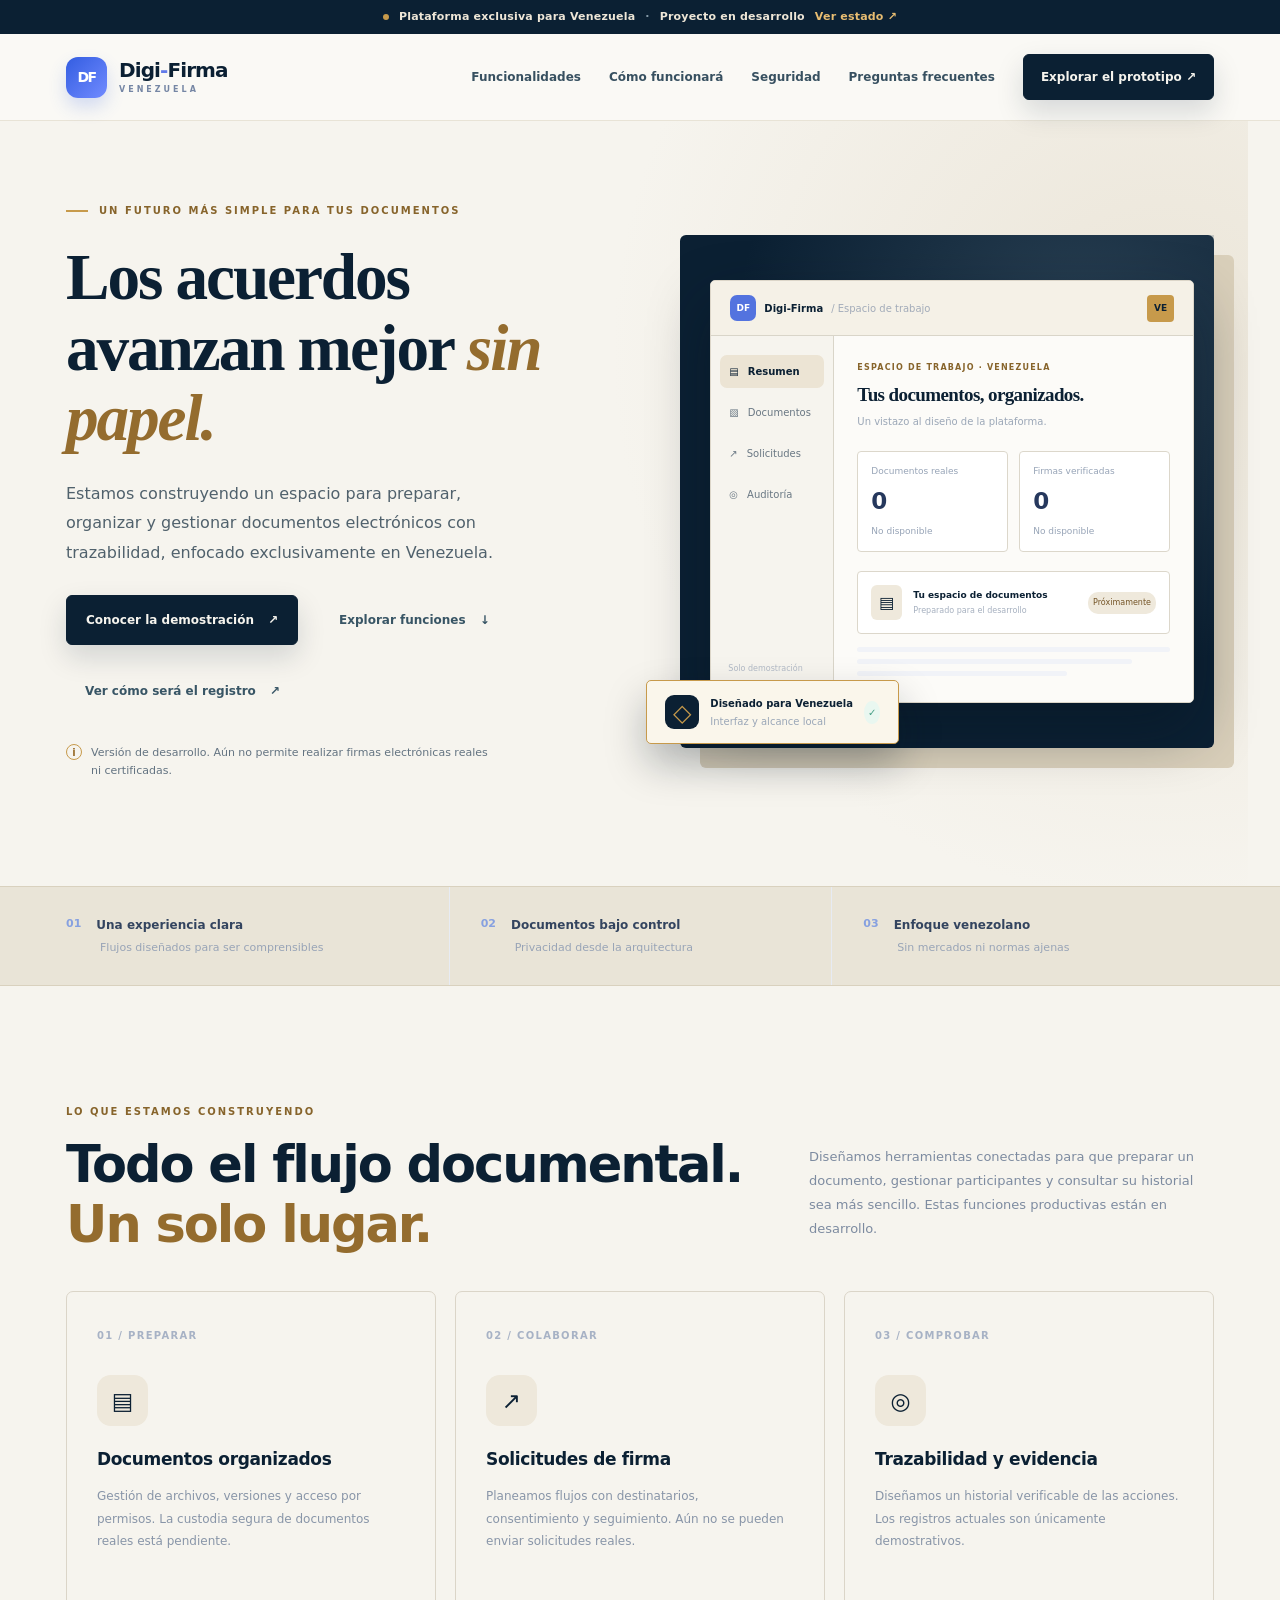
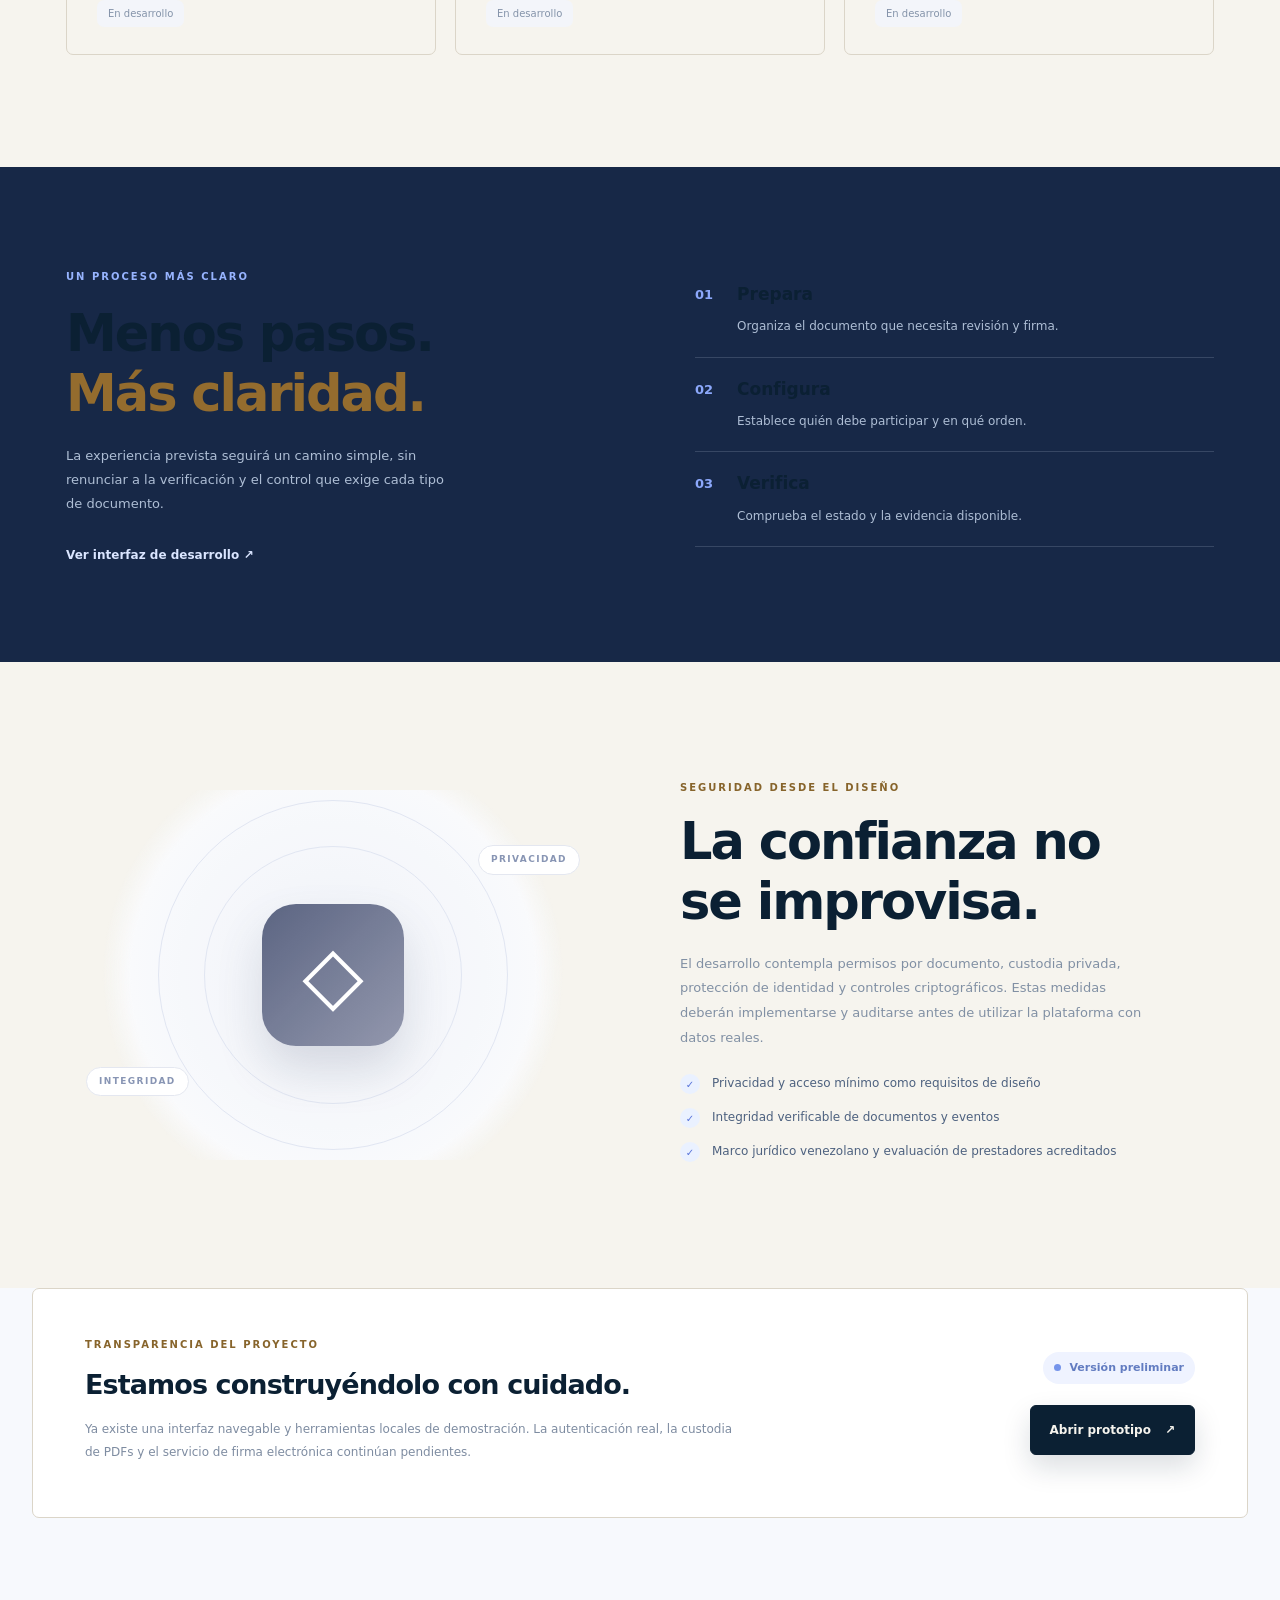
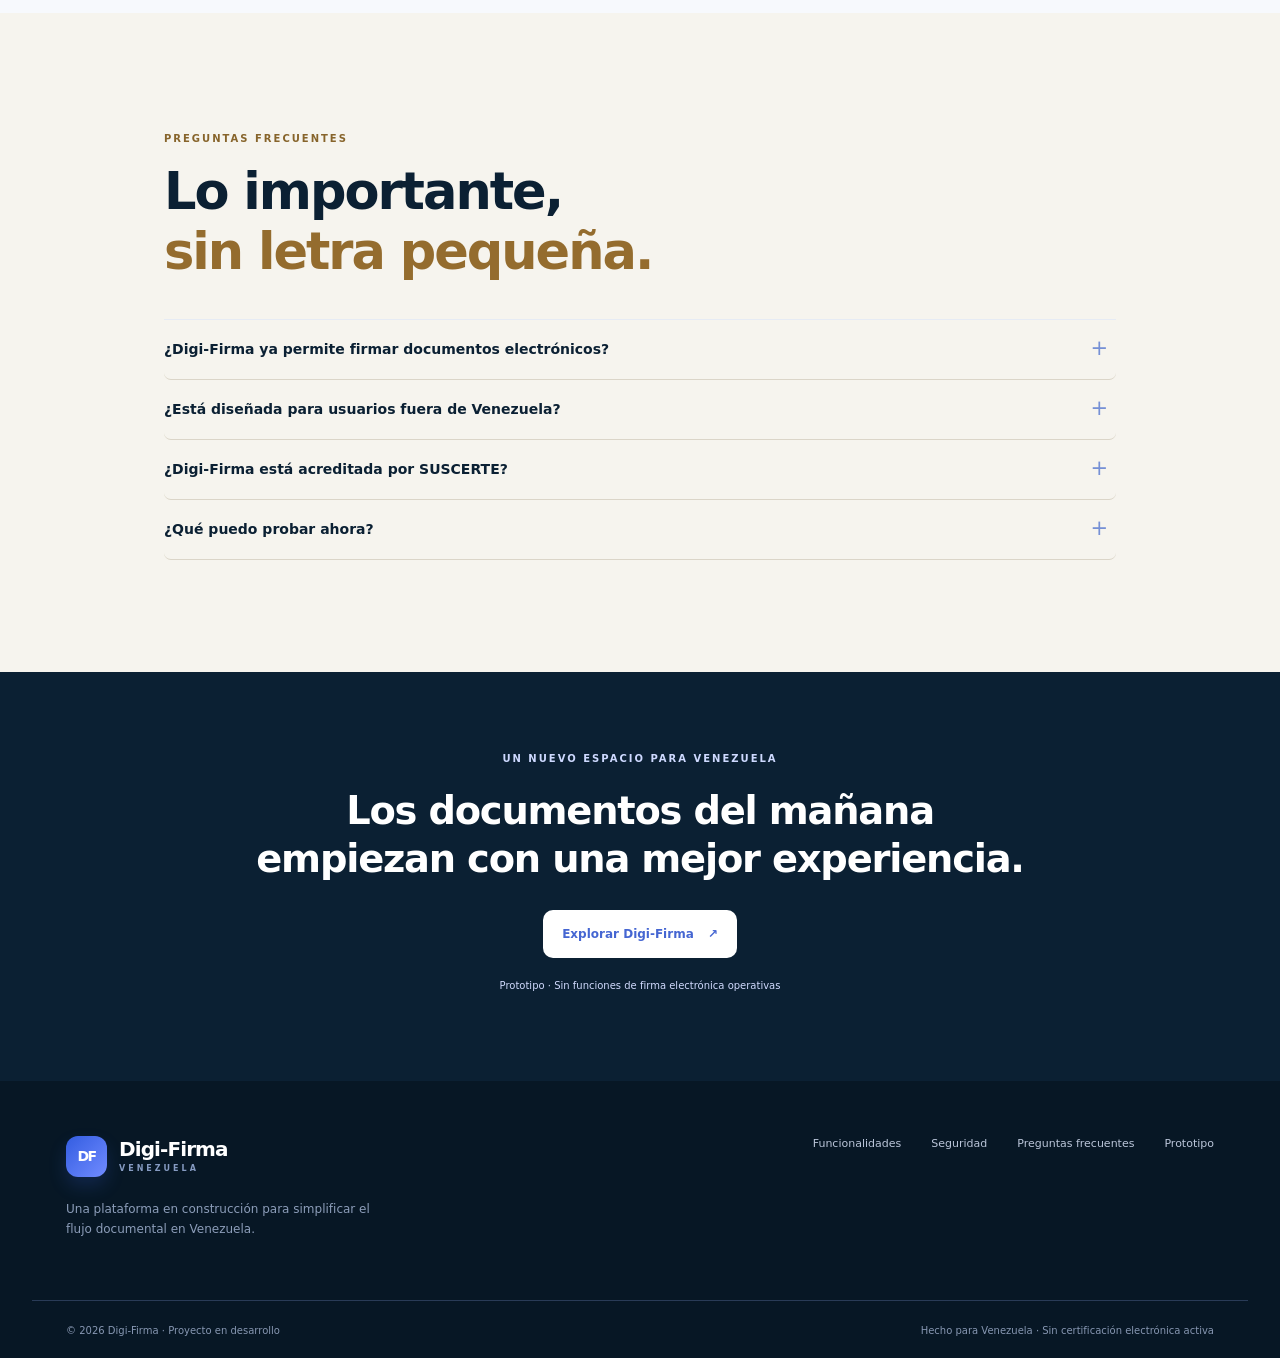
==== commit f5e7db45: "feat(demo): add explicit registration preview and safe public allowlist (#26) feat: vista previa y e" ====
--- a/index.html
+++ b/index.html
@@ -3,12 +3,11 @@
 <head>
   <meta charset="utf-8">
   <meta name="viewport" content="width=device-width, initial-scale=1">
-  <meta name="theme-color" content="#0B2033">
+  <meta name="theme-color" content="#f7f9fc">
   <meta name="description" content="Digi-Firma Venezuela: plataforma de gestión documental y firma electrónica en desarrollo para el mercado venezolano. Conoce el proyecto y explora la demostración local.">
-  <meta name="robots" content="index,follow">
+  <meta name="robots" content="noindex,nofollow,noarchive">
   <meta http-equiv="Content-Security-Policy" content="default-src 'self'; script-src 'self'; style-src 'self'; img-src 'self' data:; object-src 'none'; base-uri 'none'; form-action 'none'">
   <title>Digi-Firma Venezuela · Documentos con claridad, seguridad y control</title>
-  <link rel="icon" type="image/svg+xml" href="./assets/brand/digifirma-mark.svg">
   <link rel="stylesheet" href="./assets/site.css">
   <script type="module" src="./assets/site.js"></script>
 </head>
@@ -17,30 +16,30 @@
 <div class="announcement" role="note"><span class="announcement-dot"></span> Plataforma exclusiva para Venezuela <span class="announcement-divider">·</span> Proyecto en desarrollo <a href="#estado">Ver estado <span aria-hidden="true">↗</span></a></div>
 <header class="header">
   <div class="wrap nav">
-    <a href="./" class="brand" aria-label="DigiFirma Venezuela, inicio"><img class="brand-lockup" src="./assets/brand/digifirma-logo.svg" width="255" height="62" alt="DigiFirma · Documentos Venezuela"></a>
+    <a href="./" class="brand" aria-label="Digi-Firma Venezuela, inicio"><span class="brand-symbol" aria-hidden="true"><span>DF</span></span><span>Digi<span class="brand-hyphen">-</span>Firma<small>VENEZUELA</small></span></a>
     <button class="nav-toggle" id="nav-toggle" type="button" aria-expanded="false" aria-controls="site-nav" aria-label="Abrir menú"><span></span><span></span><span></span></button>
     <nav id="site-nav" class="nav-links" aria-label="Navegación principal">
       <a href="#funciones">Funcionalidades</a>
       <a href="#proceso">Cómo funcionará</a>
       <a href="#seguridad">Seguridad</a>
       <a href="#preguntas">Preguntas frecuentes</a>
-      <a href="./app/" class="nav-cta">Probar el panel <span aria-hidden="true">↗</span></a>
+      <a href="./app/" class="nav-cta">Explorar el prototipo <span aria-hidden="true">↗</span></a>
     </nav>
   </div>
 </header>
 <main id="principal">
   <section class="hero wrap" aria-labelledby="hero-title">
     <div class="hero-copy">
-      <span class="eyebrow"><span class="eyebrow-line"></span> DIGIFIRMA / VENEZUELA / GESTIÓN DOCUMENTAL</span>
-      <h1 id="hero-title">Documentos claros.<br> Decisiones <em>con control.</em></h1>
-      <p>Un espacio diseñado para ordenar expedientes, preparar solicitudes y comprender cada etapa documental. Demo para Venezuela; las firmas reales todavía no están disponibles.</p>
-      <div class="hero-actions"><a class="button button-primary" href="./app/">Probar el panel <span aria-hidden="true">↗</span></a><a class="button button-plain" href="#funciones">Explorar funciones <span aria-hidden="true">↓</span></a></div>
+      <span class="eyebrow"><span class="eyebrow-line"></span> UN FUTURO MÁS SIMPLE PARA TUS DOCUMENTOS</span>
+      <h1 id="hero-title">Los acuerdos<br> avanzan mejor <em>sin papel.</em></h1>
+      <p>Estamos construyendo un espacio para preparar, organizar y gestionar documentos electrónicos con trazabilidad, enfocado exclusivamente en Venezuela.</p>
+      <div class="hero-actions"><a class="button button-primary" href="./app/">Conocer la demostración <span aria-hidden="true">↗</span></a><a class="button button-plain" href="#funciones">Explorar funciones <span aria-hidden="true">↓</span></a><a class="button button-plain" href="./registro/">Ver cómo será el registro <span aria-hidden="true">↗</span></a></div>
       <div class="hero-note"><span class="hero-note-icon" aria-hidden="true">i</span><span>Versión de desarrollo. Aún no permite realizar firmas electrónicas reales ni certificadas.</span></div>
     </div>
     <div class="hero-visual" aria-label="Vista ilustrativa de la interfaz de gestión documental. No representa datos ni documentos reales.">
       <div class="hero-glow"></div>
       <div class="preview-window">
-        <div class="preview-head"><div class="preview-brand"><img class="preview-logo brand-mini" src="./assets/brand/digifirma-mark.svg" width="26" height="26" alt=""><b>Digi-Firma</b><span> / Espacio de trabajo</span></div><div class="preview-profile">VE</div></div>
+        <div class="preview-head"><div class="preview-brand"><span class="preview-logo">DF</span><b>Digi-Firma</b><span> / Espacio de trabajo</span></div><div class="preview-profile">VE</div></div>
         <div class="preview-body"><div class="preview-aside"><span class="preview-nav active">▤ <span>Resumen</span></span><span class="preview-nav">▧ <span>Documentos</span></span><span class="preview-nav">↗ <span>Solicitudes</span></span><span class="preview-nav">◎ <span>Auditoría</span></span><div class="preview-aside-foot">Solo demostración</div></div>
           <div class="preview-content"><div class="preview-label">ESPACIO DE TRABAJO · VENEZUELA</div><div class="preview-heading">Tus documentos, organizados.</div><div class="preview-subtitle">Un vistazo al diseño de la plataforma.</div>
             <div class="preview-stats"><div><span>Documentos reales</span><strong>0</strong><small>No disponible</small></div><div><span>Firmas verificadas</span><strong>0</strong><small>No disponible</small></div></div>
@@ -49,7 +48,7 @@
           </div>
         </div>
       </div>
-      <div class="float-card"><span class="float-icon" aria-hidden="true">▤</span><div><b>Diseñado para Venezuela</b><small>Interfaz y alcance local</small></div><span class="float-tick">✓</span></div>
+      <div class="float-card"><span class="float-icon">◇</span><div><b>Diseñado para Venezuela</b><small>Interfaz y alcance local</small></div><span class="float-tick">✓</span></div>
     </div>
   </section>
 
@@ -64,24 +63,24 @@
     </div>
   </section>
 
-  <section id="proceso" class="process-section"><div class="wrap process-grid"><div><span class="section-kicker light">UN PROCESO MÁS CLARO</span><h2>Menos pasos.<br><em>Más claridad.</em></h2><p>La experiencia prevista seguirá un camino simple, sin renunciar a la verificación y el control que exige cada tipo de documento.</p><a href="./app/" class="link-light">Probar el panel <span aria-hidden="true">↗</span></a></div><ol class="process-list"><li><span>01</span><div><h3>Prepara</h3><p>Organiza el documento que necesita revisión y firma.</p></div></li><li><span>02</span><div><h3>Configura</h3><p>Establece quién debe participar y en qué orden.</p></div></li><li><span>03</span><div><h3>Verifica</h3><p>Comprueba el estado y la evidencia disponible.</p></div></li></ol></div></section>
+  <section id="proceso" class="process-section"><div class="wrap process-grid"><div><span class="section-kicker light">UN PROCESO MÁS CLARO</span><h2>Menos pasos.<br><em>Más claridad.</em></h2><p>La experiencia prevista seguirá un camino simple, sin renunciar a la verificación y el control que exige cada tipo de documento.</p><a href="./app/" class="link-light">Ver interfaz de desarrollo <span aria-hidden="true">↗</span></a></div><ol class="process-list"><li><span>01</span><div><h3>Prepara</h3><p>Organiza el documento que necesita revisión y firma.</p></div></li><li><span>02</span><div><h3>Configura</h3><p>Establece quién debe participar y en qué orden.</p></div></li><li><span>03</span><div><h3>Verifica</h3><p>Comprueba el estado y la evidencia disponible.</p></div></li></ol></div></section>
 
   <section id="seguridad" class="section wrap security-grid">
     <div class="security-art" aria-hidden="true"><div class="shield-orbit outer"></div><div class="shield-orbit middle"></div><div class="shield-inner">◇</div><span class="shield-label upper">PRIVACIDAD</span><span class="shield-label lower">INTEGRIDAD</span></div>
     <div class="security-copy"><span class="section-kicker">SEGURIDAD DESDE EL DISEÑO</span><h2>La confianza no<br>se improvisa.</h2><p>El desarrollo contempla permisos por documento, custodia privada, protección de identidad y controles criptográficos. Estas medidas deberán implementarse y auditarse antes de utilizar la plataforma con datos reales.</p><ul><li>Privacidad y acceso mínimo como requisitos de diseño</li><li>Integridad verificable de documentos y eventos</li><li>Marco jurídico venezolano y evaluación de prestadores acreditados</li></ul></div>
   </section>
 
-  <section id="estado" class="status-section"><div class="wrap status-card"><div><span class="section-kicker">TRANSPARENCIA DEL PROYECTO</span><h2>Estamos construyéndolo con cuidado.</h2><p>Puedes probar las herramientas locales y simular borradores en el navegador. La aplicación comercial continúa en desarrollo. La autenticación real, la custodia de PDFs y el servicio de firma electrónica continúan pendientes.</p></div><div class="status-side"><span class="status-pill"><i></i> Versión preliminar</span><a class="button button-primary" href="./app/">Probar el panel <span aria-hidden="true">↗</span></a></div></div></section>
+  <section id="estado" class="status-section"><div class="wrap status-card"><div><span class="section-kicker">TRANSPARENCIA DEL PROYECTO</span><h2>Estamos construyéndolo con cuidado.</h2><p>Ya existe una interfaz navegable y herramientas locales de demostración. La autenticación real, la custodia de PDFs y el servicio de firma electrónica continúan pendientes.</p></div><div class="status-side"><span class="status-pill"><i></i> Versión preliminar</span><a class="button button-primary" href="./app/">Abrir prototipo <span aria-hidden="true">↗</span></a></div></div></section>
 
   <section id="preguntas" class="section wrap faq" aria-labelledby="faq-title"><div class="section-top"><div><span class="section-kicker">PREGUNTAS FRECUENTES</span><h2 id="faq-title">Lo importante,<br><em>sin letra pequeña.</em></h2></div></div><div class="faq-list">
     <details><summary>¿Digi-Firma ya permite firmar documentos electrónicos?</summary><p>No. En esta etapa solo existe una interfaz en desarrollo y herramientas de prueba. No se genera una firma electrónica real ni certificada.</p></details>
     <details><summary>¿Está diseñada para usuarios fuera de Venezuela?</summary><p>No. El mercado del producto es exclusivamente Venezuela. La elegibilidad de firmantes y operaciones debe determinarse jurídicamente por caso, no por la dirección IP.</p></details>
     <details><summary>¿Digi-Firma está acreditada por SUSCERTE?</summary><p>No se ha obtenido ni afirmado una acreditación. Si se ofrece certificación electrónica en el futuro, deberá evaluarse la integración con un prestador acreditado y el marco jurídico aplicable.</p></details>
-    <details><summary>¿Qué puedo probar ahora?</summary><p>Puedes explorar el espacio de trabajo, simular borradores ficticios en el navegador y calcular huellas SHA-256 de PDFs directamente en el navegador, sin transmitirlos.</p></details>
+    <details><summary>¿Qué puedo probar ahora?</summary><p>Puedes explorar el espacio de trabajo, crear borradores ficticios en un servidor local y calcular huellas SHA-256 de PDFs directamente en el navegador, sin transmitirlos.</p></details>
   </div></section>
 
-  <section class="closing-section"><div class="wrap closing"><span>UN NUEVO ESPACIO PARA VENEZUELA</span><h2>Los documentos del mañana<br>empiezan con una mejor experiencia.</h2><a href="./app/" class="button button-white">Probar el panel <span aria-hidden="true">↗</span></a><p>Prototipo · Sin funciones de firma electrónica operativas</p></div></section>
+  <section class="closing-section"><div class="wrap closing"><span>UN NUEVO ESPACIO PARA VENEZUELA</span><h2>Los documentos del mañana<br>empiezan con una mejor experiencia.</h2><a href="./app/" class="button button-white">Explorar Digi-Firma <span aria-hidden="true">↗</span></a><p>Prototipo · Sin funciones de firma electrónica operativas</p></div></section>
 </main>
-<footer class="footer"><div class="wrap footer-main"><div><a class="brand" href="./"><span class="brand-symbol" aria-hidden="true"><span>DF</span></span><span>Digi-Firma<small>VENEZUELA</small></span></a><p>Una plataforma en construcción para simplificar el flujo documental en Venezuela.</p></div><nav aria-label="Enlaces del pie"><a href="#funciones">Funcionalidades</a><a href="#seguridad">Seguridad</a><a href="#preguntas">Preguntas frecuentes</a><a href="./app/">Panel de pruebas</a></nav></div><div class="wrap footer-bottom"><span>© <span id="copyright-year">2026</span> Digi-Firma · Proyecto en desarrollo</span><span>Hecho para Venezuela · Sin certificación electrónica activa</span></div></footer>
+<footer class="footer"><div class="wrap footer-main"><div><a class="brand" href="./"><span class="brand-symbol" aria-hidden="true"><span>DF</span></span><span>Digi-Firma<small>VENEZUELA</small></span></a><p>Una plataforma en construcción para simplificar el flujo documental en Venezuela.</p></div><nav aria-label="Enlaces del pie"><a href="#funciones">Funcionalidades</a><a href="#seguridad">Seguridad</a><a href="#preguntas">Preguntas frecuentes</a><a href="./app/">Prototipo</a></nav></div><div class="wrap footer-bottom"><span>© <span id="copyright-year">2026</span> Digi-Firma · Proyecto en desarrollo</span><span>Hecho para Venezuela · Sin certificación electrónica activa</span></div></footer>
 </body>
 </html>
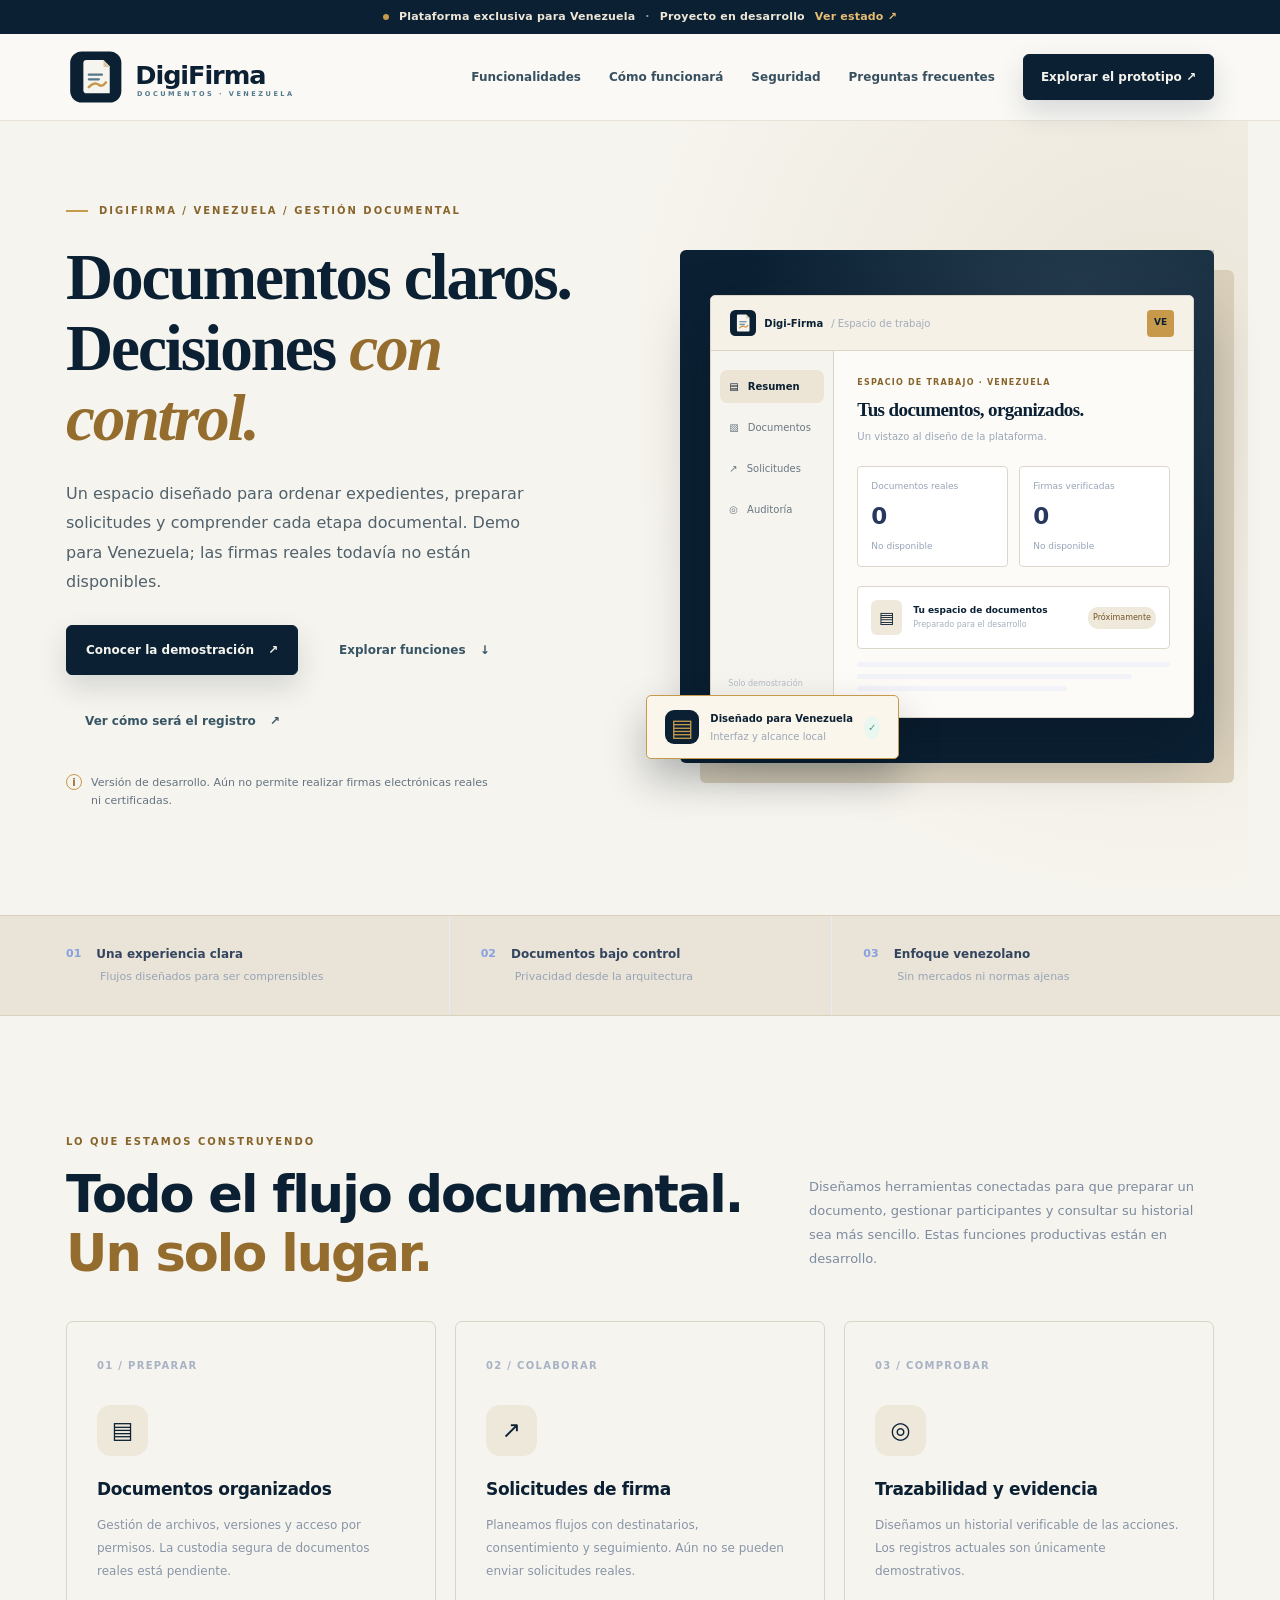
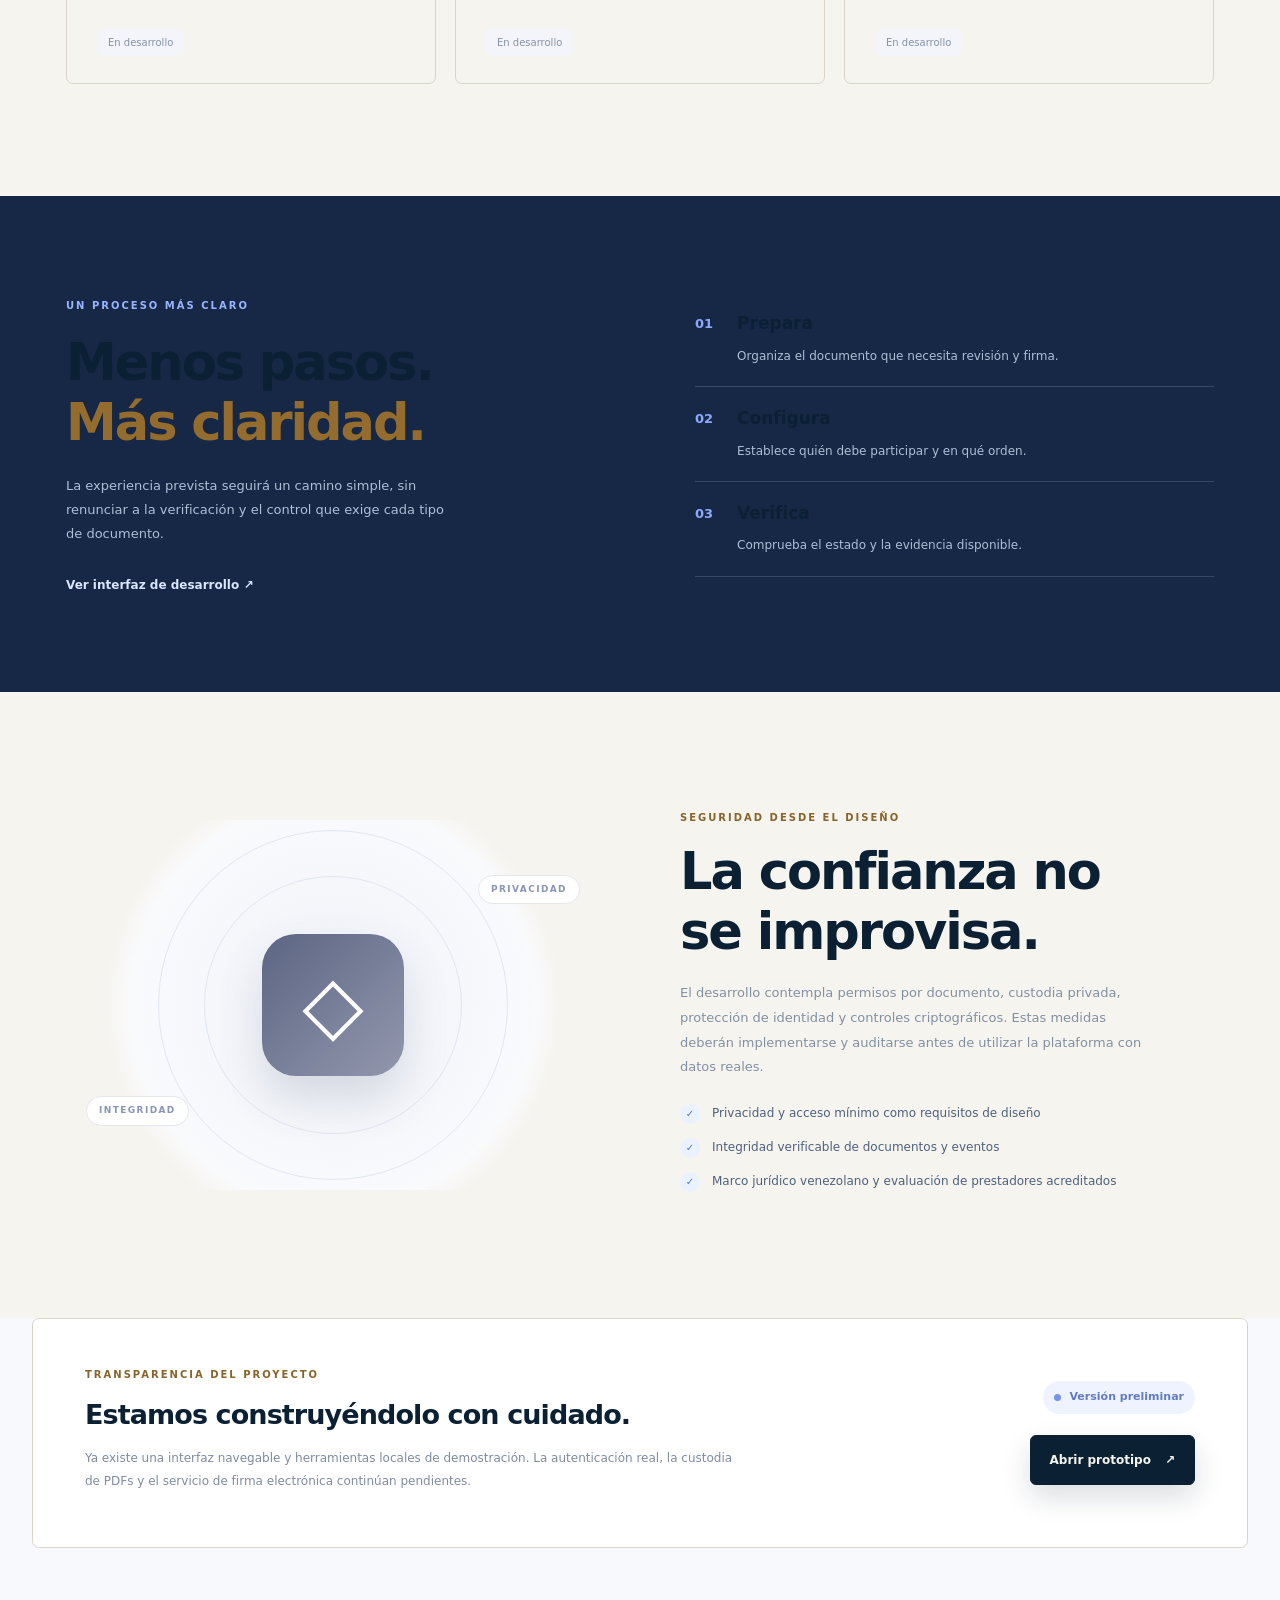
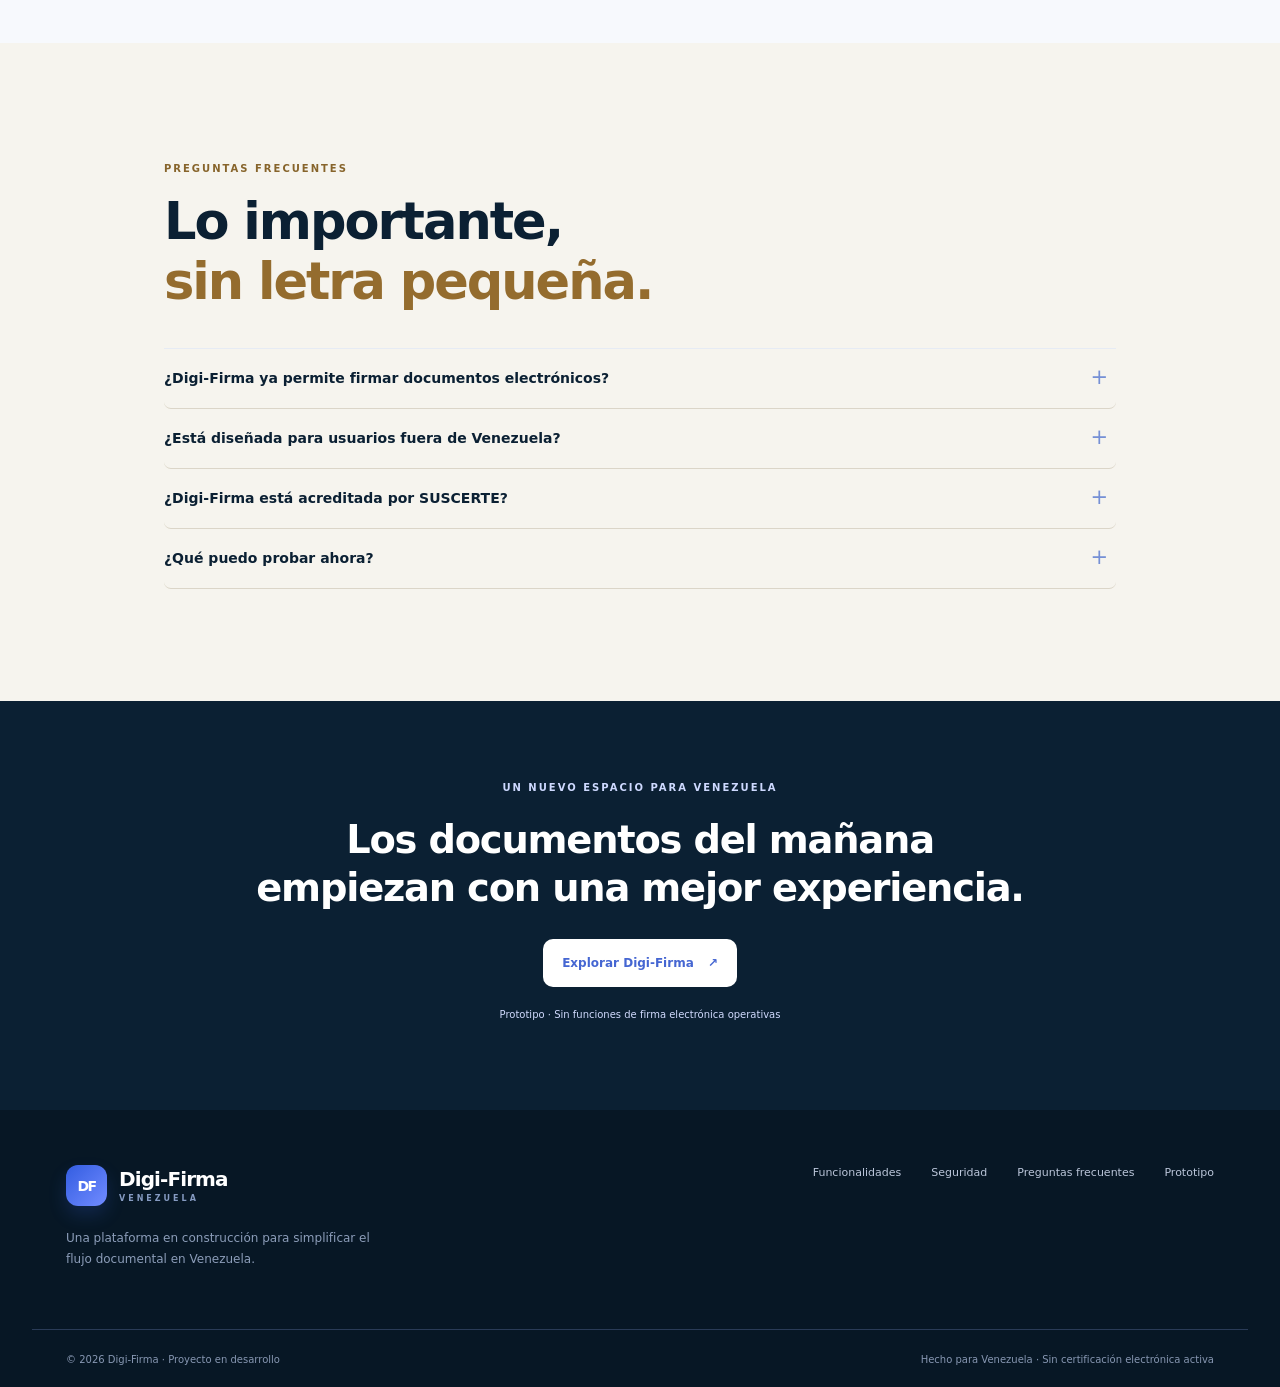
==== commit a706c77a: "feat(branding): ship distinct DigiFirma design and favicon (#29) feat(branding): rediseño DigiFirma " ====
--- a/index.html
+++ b/index.html
@@ -3,11 +3,12 @@
 <head>
   <meta charset="utf-8">
   <meta name="viewport" content="width=device-width, initial-scale=1">
-  <meta name="theme-color" content="#f7f9fc">
+  <meta name="theme-color" content="#0B2033">
   <meta name="description" content="Digi-Firma Venezuela: plataforma de gestión documental y firma electrónica en desarrollo para el mercado venezolano. Conoce el proyecto y explora la demostración local.">
   <meta name="robots" content="noindex,nofollow,noarchive">
   <meta http-equiv="Content-Security-Policy" content="default-src 'self'; script-src 'self'; style-src 'self'; img-src 'self' data:; object-src 'none'; base-uri 'none'; form-action 'none'">
   <title>Digi-Firma Venezuela · Documentos con claridad, seguridad y control</title>
+  <link rel="icon" type="image/svg+xml" href="./assets/brand/digifirma-mark.svg">
   <link rel="stylesheet" href="./assets/site.css">
   <script type="module" src="./assets/site.js"></script>
 </head>
@@ -16,7 +17,7 @@
 <div class="announcement" role="note"><span class="announcement-dot"></span> Plataforma exclusiva para Venezuela <span class="announcement-divider">·</span> Proyecto en desarrollo <a href="#estado">Ver estado <span aria-hidden="true">↗</span></a></div>
 <header class="header">
   <div class="wrap nav">
-    <a href="./" class="brand" aria-label="Digi-Firma Venezuela, inicio"><span class="brand-symbol" aria-hidden="true"><span>DF</span></span><span>Digi<span class="brand-hyphen">-</span>Firma<small>VENEZUELA</small></span></a>
+    <a href="./" class="brand" aria-label="DigiFirma Venezuela, inicio"><img class="brand-lockup" src="./assets/brand/digifirma-logo.svg" width="255" height="62" alt="DigiFirma · Documentos Venezuela"></a>
     <button class="nav-toggle" id="nav-toggle" type="button" aria-expanded="false" aria-controls="site-nav" aria-label="Abrir menú"><span></span><span></span><span></span></button>
     <nav id="site-nav" class="nav-links" aria-label="Navegación principal">
       <a href="#funciones">Funcionalidades</a>
@@ -30,16 +31,16 @@
 <main id="principal">
   <section class="hero wrap" aria-labelledby="hero-title">
     <div class="hero-copy">
-      <span class="eyebrow"><span class="eyebrow-line"></span> UN FUTURO MÁS SIMPLE PARA TUS DOCUMENTOS</span>
-      <h1 id="hero-title">Los acuerdos<br> avanzan mejor <em>sin papel.</em></h1>
-      <p>Estamos construyendo un espacio para preparar, organizar y gestionar documentos electrónicos con trazabilidad, enfocado exclusivamente en Venezuela.</p>
+      <span class="eyebrow"><span class="eyebrow-line"></span> DIGIFIRMA / VENEZUELA / GESTIÓN DOCUMENTAL</span>
+      <h1 id="hero-title">Documentos claros.<br> Decisiones <em>con control.</em></h1>
+      <p>Un espacio diseñado para ordenar expedientes, preparar solicitudes y comprender cada etapa documental. Demo para Venezuela; las firmas reales todavía no están disponibles.</p>
       <div class="hero-actions"><a class="button button-primary" href="./app/">Conocer la demostración <span aria-hidden="true">↗</span></a><a class="button button-plain" href="#funciones">Explorar funciones <span aria-hidden="true">↓</span></a><a class="button button-plain" href="./registro/">Ver cómo será el registro <span aria-hidden="true">↗</span></a></div>
       <div class="hero-note"><span class="hero-note-icon" aria-hidden="true">i</span><span>Versión de desarrollo. Aún no permite realizar firmas electrónicas reales ni certificadas.</span></div>
     </div>
     <div class="hero-visual" aria-label="Vista ilustrativa de la interfaz de gestión documental. No representa datos ni documentos reales.">
       <div class="hero-glow"></div>
       <div class="preview-window">
-        <div class="preview-head"><div class="preview-brand"><span class="preview-logo">DF</span><b>Digi-Firma</b><span> / Espacio de trabajo</span></div><div class="preview-profile">VE</div></div>
+        <div class="preview-head"><div class="preview-brand"><img class="preview-logo brand-mini" src="./assets/brand/digifirma-mark.svg" width="26" height="26" alt=""><b>Digi-Firma</b><span> / Espacio de trabajo</span></div><div class="preview-profile">VE</div></div>
         <div class="preview-body"><div class="preview-aside"><span class="preview-nav active">▤ <span>Resumen</span></span><span class="preview-nav">▧ <span>Documentos</span></span><span class="preview-nav">↗ <span>Solicitudes</span></span><span class="preview-nav">◎ <span>Auditoría</span></span><div class="preview-aside-foot">Solo demostración</div></div>
           <div class="preview-content"><div class="preview-label">ESPACIO DE TRABAJO · VENEZUELA</div><div class="preview-heading">Tus documentos, organizados.</div><div class="preview-subtitle">Un vistazo al diseño de la plataforma.</div>
             <div class="preview-stats"><div><span>Documentos reales</span><strong>0</strong><small>No disponible</small></div><div><span>Firmas verificadas</span><strong>0</strong><small>No disponible</small></div></div>
@@ -48,7 +49,7 @@
           </div>
         </div>
       </div>
-      <div class="float-card"><span class="float-icon">◇</span><div><b>Diseñado para Venezuela</b><small>Interfaz y alcance local</small></div><span class="float-tick">✓</span></div>
+      <div class="float-card"><span class="float-icon" aria-hidden="true">▤</span><div><b>Diseñado para Venezuela</b><small>Interfaz y alcance local</small></div><span class="float-tick">✓</span></div>
     </div>
   </section>
 
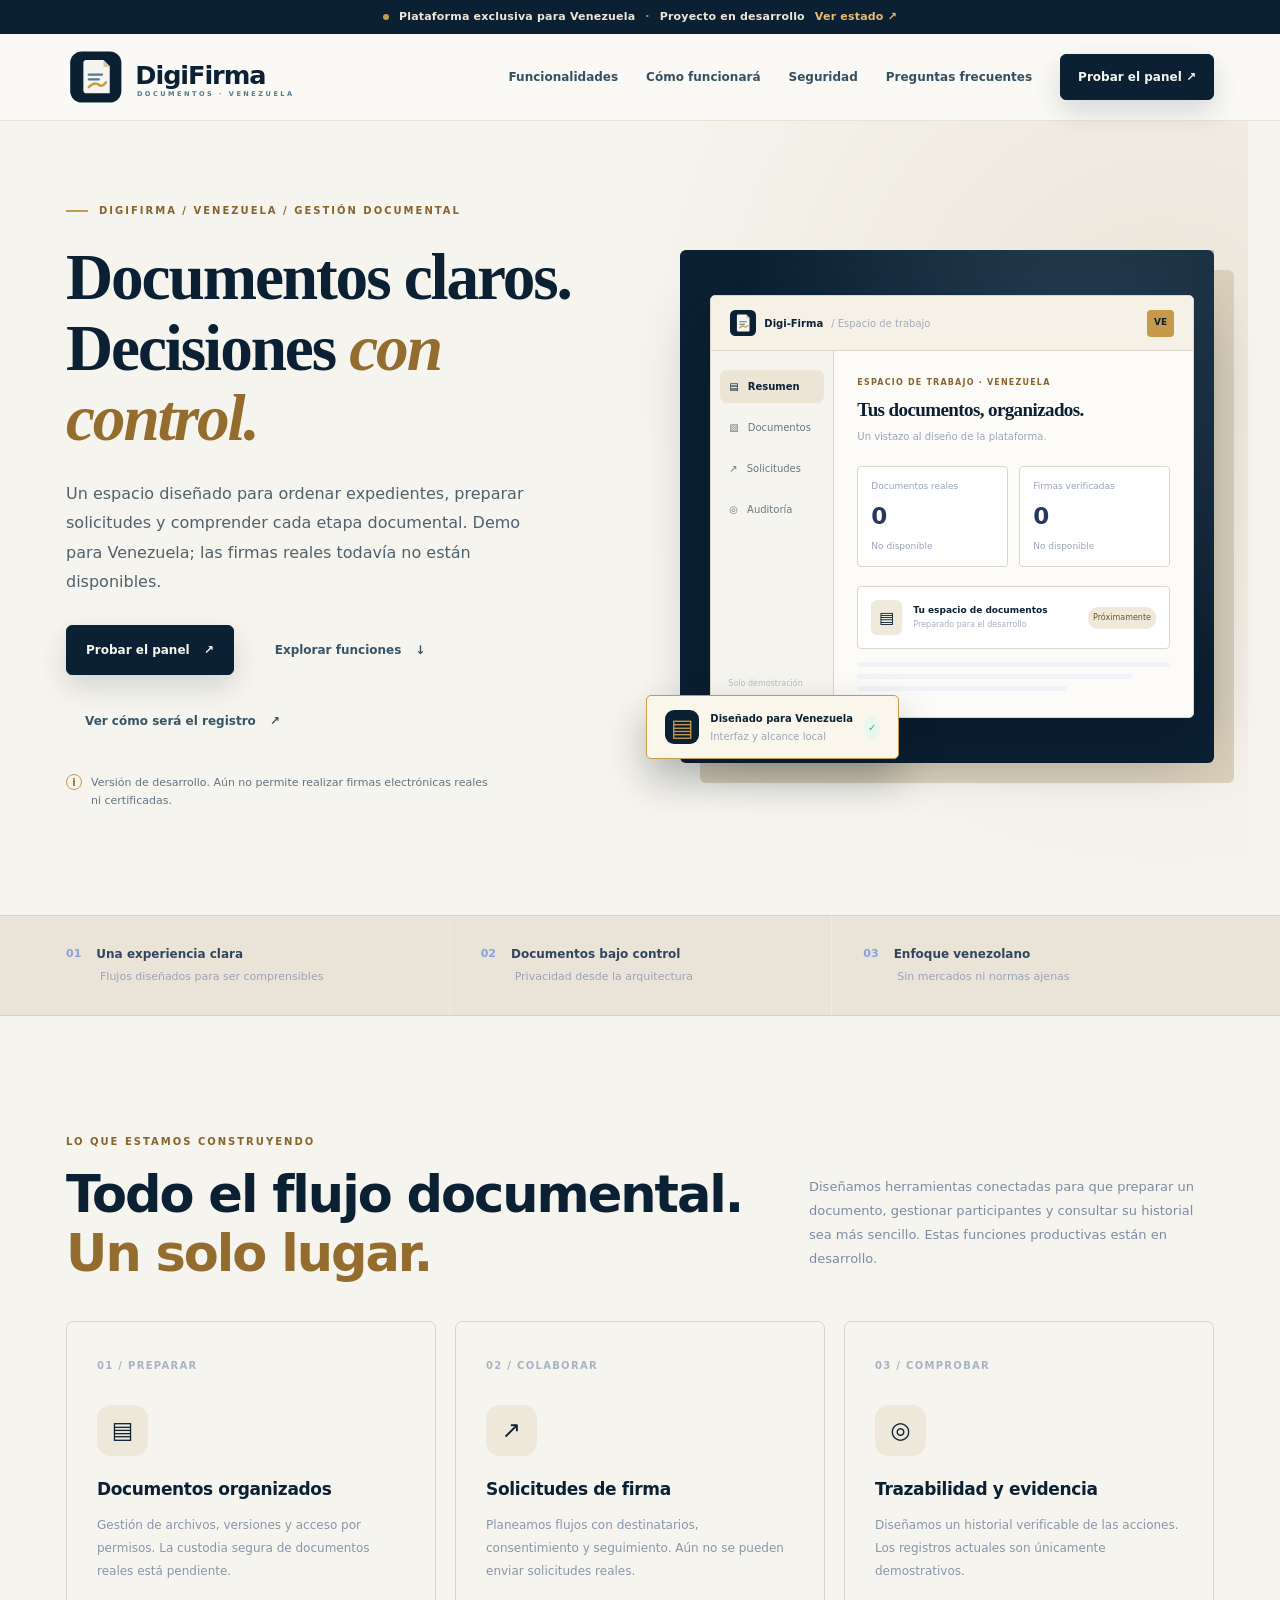
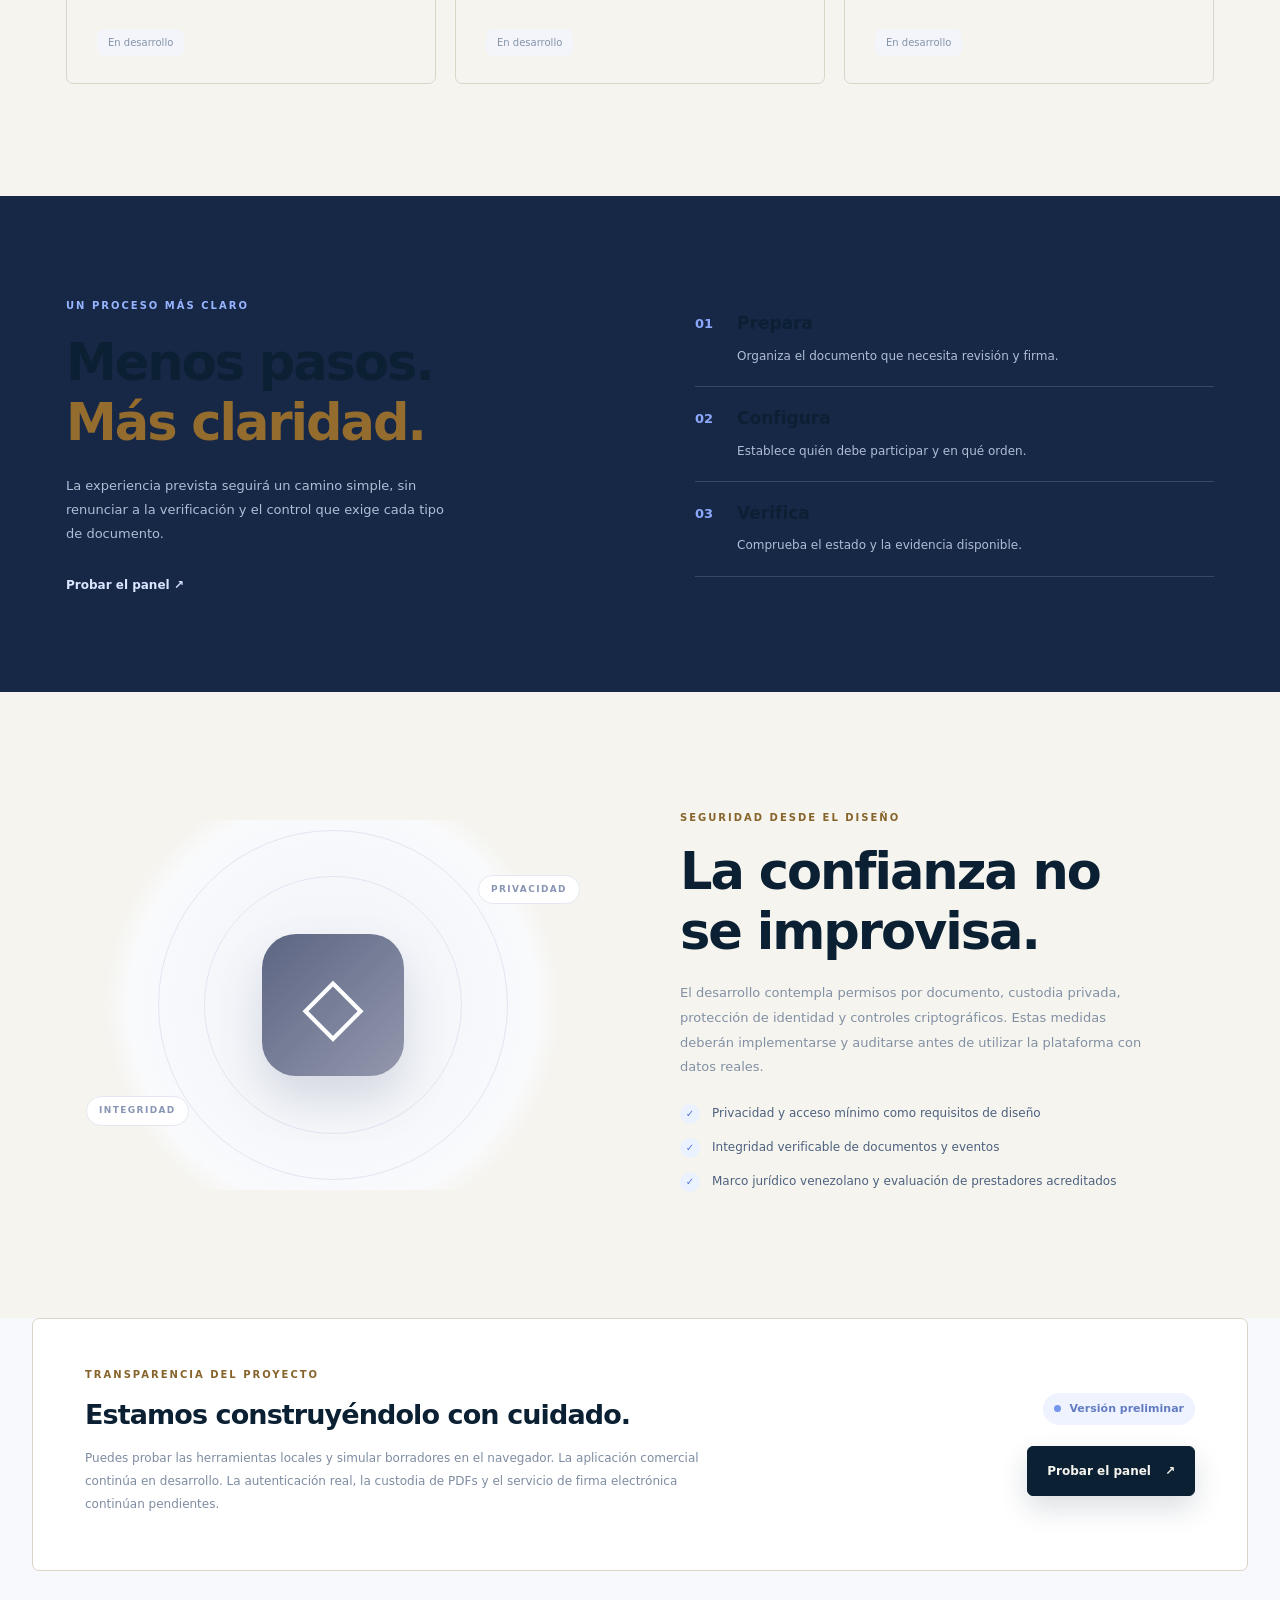
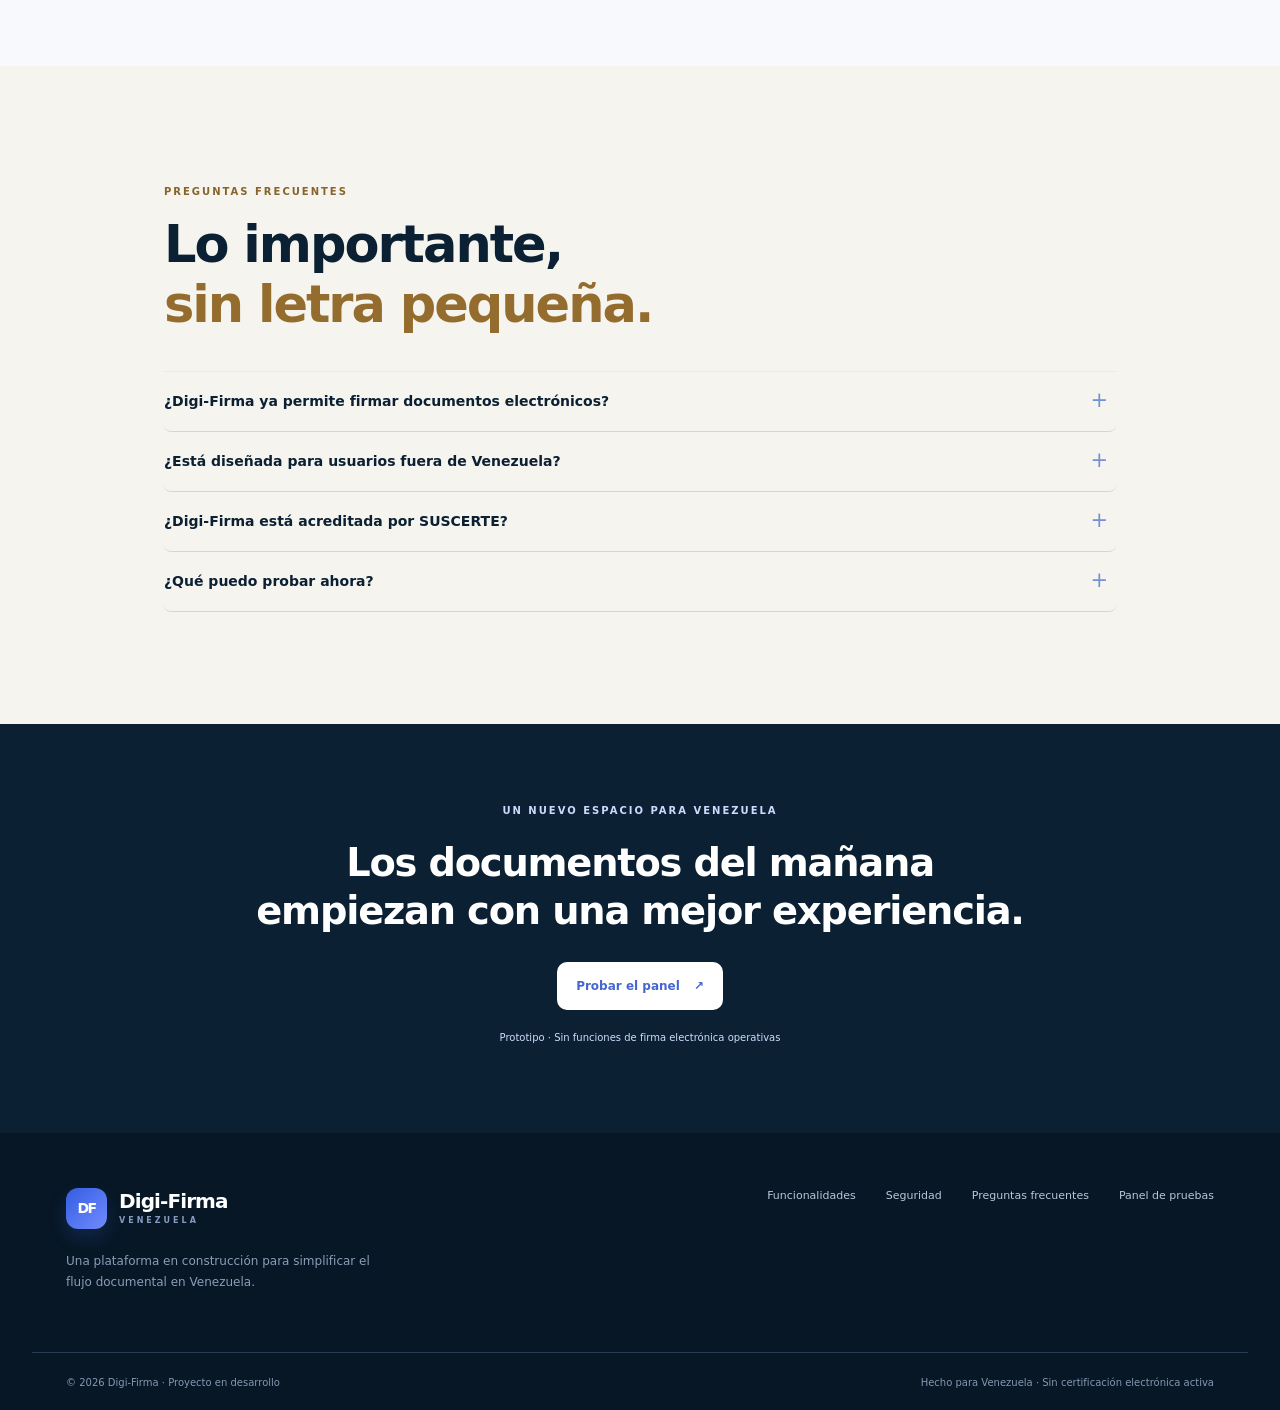
==== commit 0be237d8: "deploy(pages): publish validated DigiFirma registration preview at main a706c77 The published tree m" ====
--- a/index.html
+++ b/index.html
@@ -5,7 +5,7 @@
   <meta name="viewport" content="width=device-width, initial-scale=1">
   <meta name="theme-color" content="#0B2033">
   <meta name="description" content="Digi-Firma Venezuela: plataforma de gestión documental y firma electrónica en desarrollo para el mercado venezolano. Conoce el proyecto y explora la demostración local.">
-  <meta name="robots" content="noindex,nofollow,noarchive">
+  <meta name="robots" content="index,follow">
   <meta http-equiv="Content-Security-Policy" content="default-src 'self'; script-src 'self'; style-src 'self'; img-src 'self' data:; object-src 'none'; base-uri 'none'; form-action 'none'">
   <title>Digi-Firma Venezuela · Documentos con claridad, seguridad y control</title>
   <link rel="icon" type="image/svg+xml" href="./assets/brand/digifirma-mark.svg">
@@ -24,7 +24,7 @@
       <a href="#proceso">Cómo funcionará</a>
       <a href="#seguridad">Seguridad</a>
       <a href="#preguntas">Preguntas frecuentes</a>
-      <a href="./app/" class="nav-cta">Explorar el prototipo <span aria-hidden="true">↗</span></a>
+      <a href="./app/" class="nav-cta">Probar el panel <span aria-hidden="true">↗</span></a>
     </nav>
   </div>
 </header>
@@ -34,7 +34,7 @@
       <span class="eyebrow"><span class="eyebrow-line"></span> DIGIFIRMA / VENEZUELA / GESTIÓN DOCUMENTAL</span>
       <h1 id="hero-title">Documentos claros.<br> Decisiones <em>con control.</em></h1>
       <p>Un espacio diseñado para ordenar expedientes, preparar solicitudes y comprender cada etapa documental. Demo para Venezuela; las firmas reales todavía no están disponibles.</p>
-      <div class="hero-actions"><a class="button button-primary" href="./app/">Conocer la demostración <span aria-hidden="true">↗</span></a><a class="button button-plain" href="#funciones">Explorar funciones <span aria-hidden="true">↓</span></a><a class="button button-plain" href="./registro/">Ver cómo será el registro <span aria-hidden="true">↗</span></a></div>
+      <div class="hero-actions"><a class="button button-primary" href="./app/">Probar el panel <span aria-hidden="true">↗</span></a><a class="button button-plain" href="#funciones">Explorar funciones <span aria-hidden="true">↓</span></a><a class="button button-plain" href="./registro/">Ver cómo será el registro <span aria-hidden="true">↗</span></a></div>
       <div class="hero-note"><span class="hero-note-icon" aria-hidden="true">i</span><span>Versión de desarrollo. Aún no permite realizar firmas electrónicas reales ni certificadas.</span></div>
     </div>
     <div class="hero-visual" aria-label="Vista ilustrativa de la interfaz de gestión documental. No representa datos ni documentos reales.">
@@ -64,24 +64,24 @@
     </div>
   </section>
 
-  <section id="proceso" class="process-section"><div class="wrap process-grid"><div><span class="section-kicker light">UN PROCESO MÁS CLARO</span><h2>Menos pasos.<br><em>Más claridad.</em></h2><p>La experiencia prevista seguirá un camino simple, sin renunciar a la verificación y el control que exige cada tipo de documento.</p><a href="./app/" class="link-light">Ver interfaz de desarrollo <span aria-hidden="true">↗</span></a></div><ol class="process-list"><li><span>01</span><div><h3>Prepara</h3><p>Organiza el documento que necesita revisión y firma.</p></div></li><li><span>02</span><div><h3>Configura</h3><p>Establece quién debe participar y en qué orden.</p></div></li><li><span>03</span><div><h3>Verifica</h3><p>Comprueba el estado y la evidencia disponible.</p></div></li></ol></div></section>
+  <section id="proceso" class="process-section"><div class="wrap process-grid"><div><span class="section-kicker light">UN PROCESO MÁS CLARO</span><h2>Menos pasos.<br><em>Más claridad.</em></h2><p>La experiencia prevista seguirá un camino simple, sin renunciar a la verificación y el control que exige cada tipo de documento.</p><a href="./app/" class="link-light">Probar el panel <span aria-hidden="true">↗</span></a></div><ol class="process-list"><li><span>01</span><div><h3>Prepara</h3><p>Organiza el documento que necesita revisión y firma.</p></div></li><li><span>02</span><div><h3>Configura</h3><p>Establece quién debe participar y en qué orden.</p></div></li><li><span>03</span><div><h3>Verifica</h3><p>Comprueba el estado y la evidencia disponible.</p></div></li></ol></div></section>
 
   <section id="seguridad" class="section wrap security-grid">
     <div class="security-art" aria-hidden="true"><div class="shield-orbit outer"></div><div class="shield-orbit middle"></div><div class="shield-inner">◇</div><span class="shield-label upper">PRIVACIDAD</span><span class="shield-label lower">INTEGRIDAD</span></div>
     <div class="security-copy"><span class="section-kicker">SEGURIDAD DESDE EL DISEÑO</span><h2>La confianza no<br>se improvisa.</h2><p>El desarrollo contempla permisos por documento, custodia privada, protección de identidad y controles criptográficos. Estas medidas deberán implementarse y auditarse antes de utilizar la plataforma con datos reales.</p><ul><li>Privacidad y acceso mínimo como requisitos de diseño</li><li>Integridad verificable de documentos y eventos</li><li>Marco jurídico venezolano y evaluación de prestadores acreditados</li></ul></div>
   </section>
 
-  <section id="estado" class="status-section"><div class="wrap status-card"><div><span class="section-kicker">TRANSPARENCIA DEL PROYECTO</span><h2>Estamos construyéndolo con cuidado.</h2><p>Ya existe una interfaz navegable y herramientas locales de demostración. La autenticación real, la custodia de PDFs y el servicio de firma electrónica continúan pendientes.</p></div><div class="status-side"><span class="status-pill"><i></i> Versión preliminar</span><a class="button button-primary" href="./app/">Abrir prototipo <span aria-hidden="true">↗</span></a></div></div></section>
+  <section id="estado" class="status-section"><div class="wrap status-card"><div><span class="section-kicker">TRANSPARENCIA DEL PROYECTO</span><h2>Estamos construyéndolo con cuidado.</h2><p>Puedes probar las herramientas locales y simular borradores en el navegador. La aplicación comercial continúa en desarrollo. La autenticación real, la custodia de PDFs y el servicio de firma electrónica continúan pendientes.</p></div><div class="status-side"><span class="status-pill"><i></i> Versión preliminar</span><a class="button button-primary" href="./app/">Probar el panel <span aria-hidden="true">↗</span></a></div></div></section>
 
   <section id="preguntas" class="section wrap faq" aria-labelledby="faq-title"><div class="section-top"><div><span class="section-kicker">PREGUNTAS FRECUENTES</span><h2 id="faq-title">Lo importante,<br><em>sin letra pequeña.</em></h2></div></div><div class="faq-list">
     <details><summary>¿Digi-Firma ya permite firmar documentos electrónicos?</summary><p>No. En esta etapa solo existe una interfaz en desarrollo y herramientas de prueba. No se genera una firma electrónica real ni certificada.</p></details>
     <details><summary>¿Está diseñada para usuarios fuera de Venezuela?</summary><p>No. El mercado del producto es exclusivamente Venezuela. La elegibilidad de firmantes y operaciones debe determinarse jurídicamente por caso, no por la dirección IP.</p></details>
     <details><summary>¿Digi-Firma está acreditada por SUSCERTE?</summary><p>No se ha obtenido ni afirmado una acreditación. Si se ofrece certificación electrónica en el futuro, deberá evaluarse la integración con un prestador acreditado y el marco jurídico aplicable.</p></details>
-    <details><summary>¿Qué puedo probar ahora?</summary><p>Puedes explorar el espacio de trabajo, crear borradores ficticios en un servidor local y calcular huellas SHA-256 de PDFs directamente en el navegador, sin transmitirlos.</p></details>
+    <details><summary>¿Qué puedo probar ahora?</summary><p>Puedes explorar el espacio de trabajo, simular borradores ficticios en el navegador y calcular huellas SHA-256 de PDFs directamente en el navegador, sin transmitirlos.</p></details>
   </div></section>
 
-  <section class="closing-section"><div class="wrap closing"><span>UN NUEVO ESPACIO PARA VENEZUELA</span><h2>Los documentos del mañana<br>empiezan con una mejor experiencia.</h2><a href="./app/" class="button button-white">Explorar Digi-Firma <span aria-hidden="true">↗</span></a><p>Prototipo · Sin funciones de firma electrónica operativas</p></div></section>
+  <section class="closing-section"><div class="wrap closing"><span>UN NUEVO ESPACIO PARA VENEZUELA</span><h2>Los documentos del mañana<br>empiezan con una mejor experiencia.</h2><a href="./app/" class="button button-white">Probar el panel <span aria-hidden="true">↗</span></a><p>Prototipo · Sin funciones de firma electrónica operativas</p></div></section>
 </main>
-<footer class="footer"><div class="wrap footer-main"><div><a class="brand" href="./"><span class="brand-symbol" aria-hidden="true"><span>DF</span></span><span>Digi-Firma<small>VENEZUELA</small></span></a><p>Una plataforma en construcción para simplificar el flujo documental en Venezuela.</p></div><nav aria-label="Enlaces del pie"><a href="#funciones">Funcionalidades</a><a href="#seguridad">Seguridad</a><a href="#preguntas">Preguntas frecuentes</a><a href="./app/">Prototipo</a></nav></div><div class="wrap footer-bottom"><span>© <span id="copyright-year">2026</span> Digi-Firma · Proyecto en desarrollo</span><span>Hecho para Venezuela · Sin certificación electrónica activa</span></div></footer>
+<footer class="footer"><div class="wrap footer-main"><div><a class="brand" href="./"><span class="brand-symbol" aria-hidden="true"><span>DF</span></span><span>Digi-Firma<small>VENEZUELA</small></span></a><p>Una plataforma en construcción para simplificar el flujo documental en Venezuela.</p></div><nav aria-label="Enlaces del pie"><a href="#funciones">Funcionalidades</a><a href="#seguridad">Seguridad</a><a href="#preguntas">Preguntas frecuentes</a><a href="./app/">Panel de pruebas</a></nav></div><div class="wrap footer-bottom"><span>© <span id="copyright-year">2026</span> Digi-Firma · Proyecto en desarrollo</span><span>Hecho para Venezuela · Sin certificación electrónica activa</span></div></footer>
 </body>
 </html>
